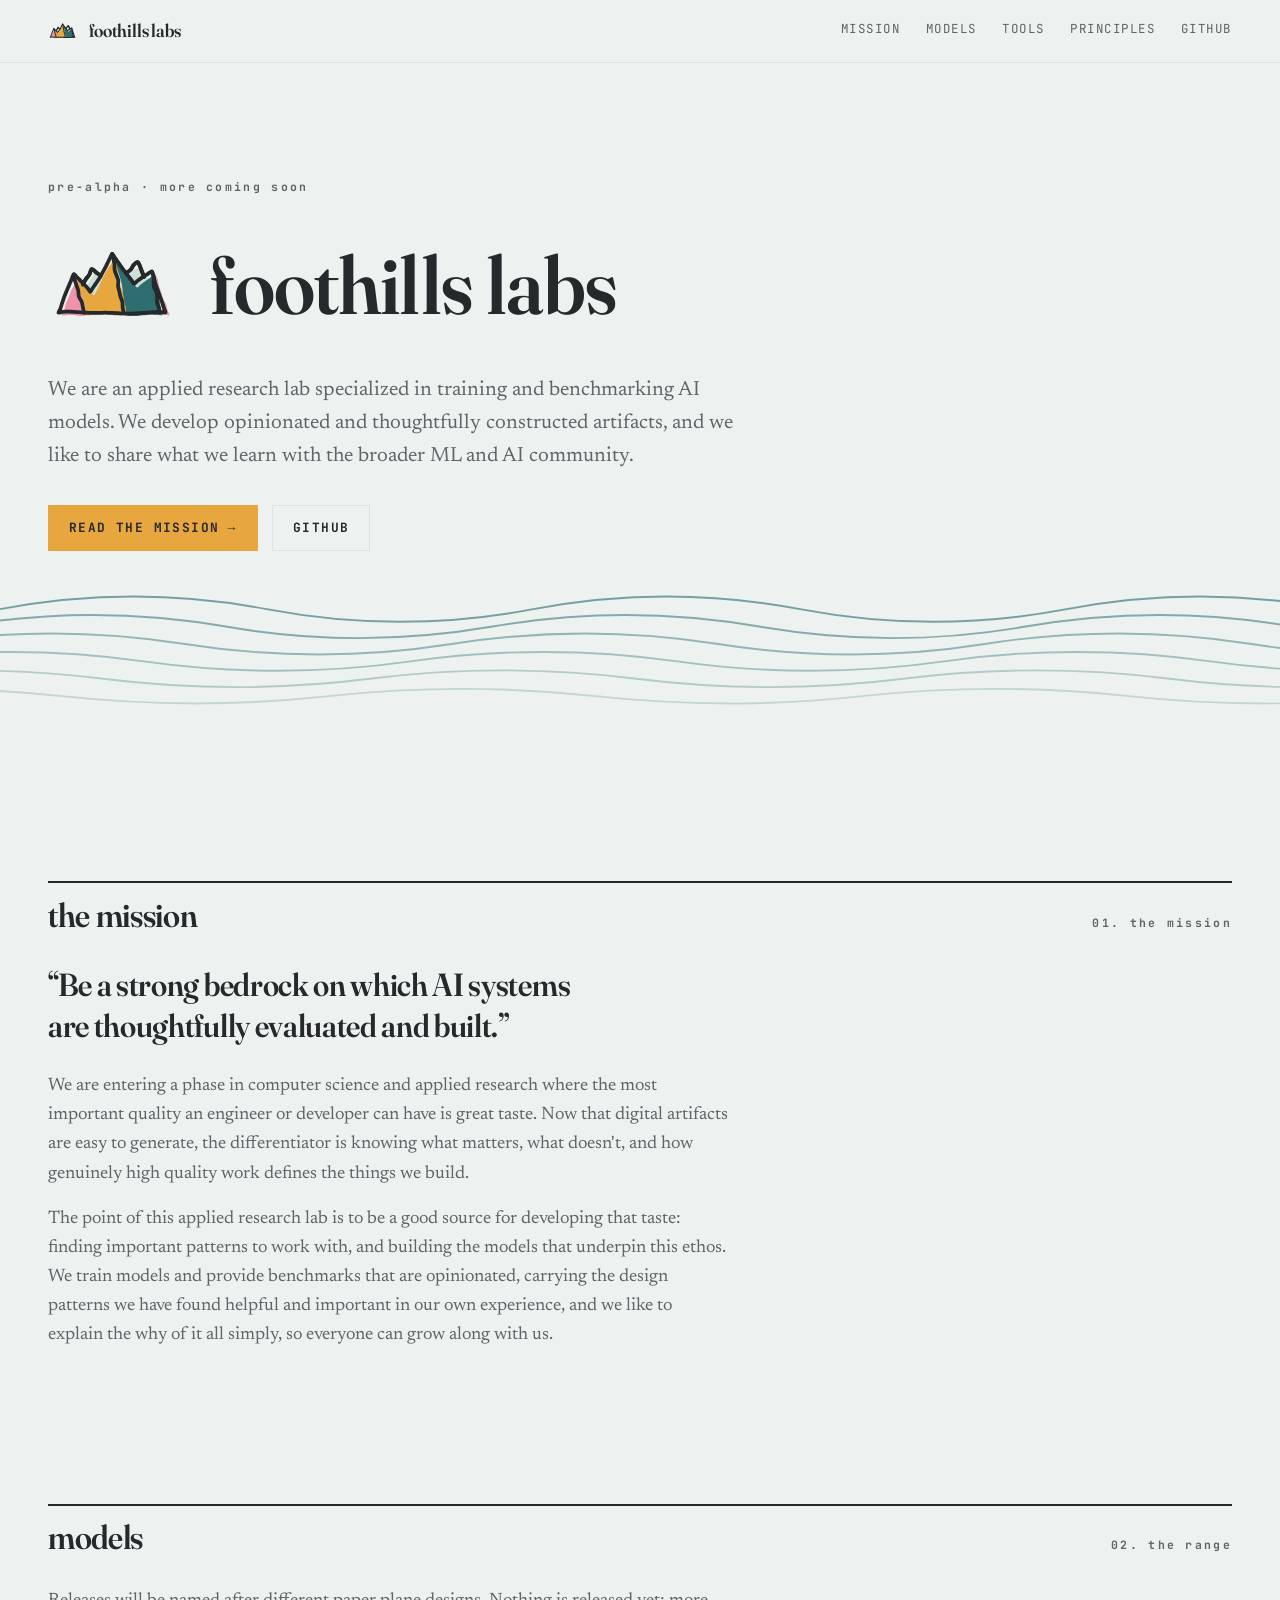
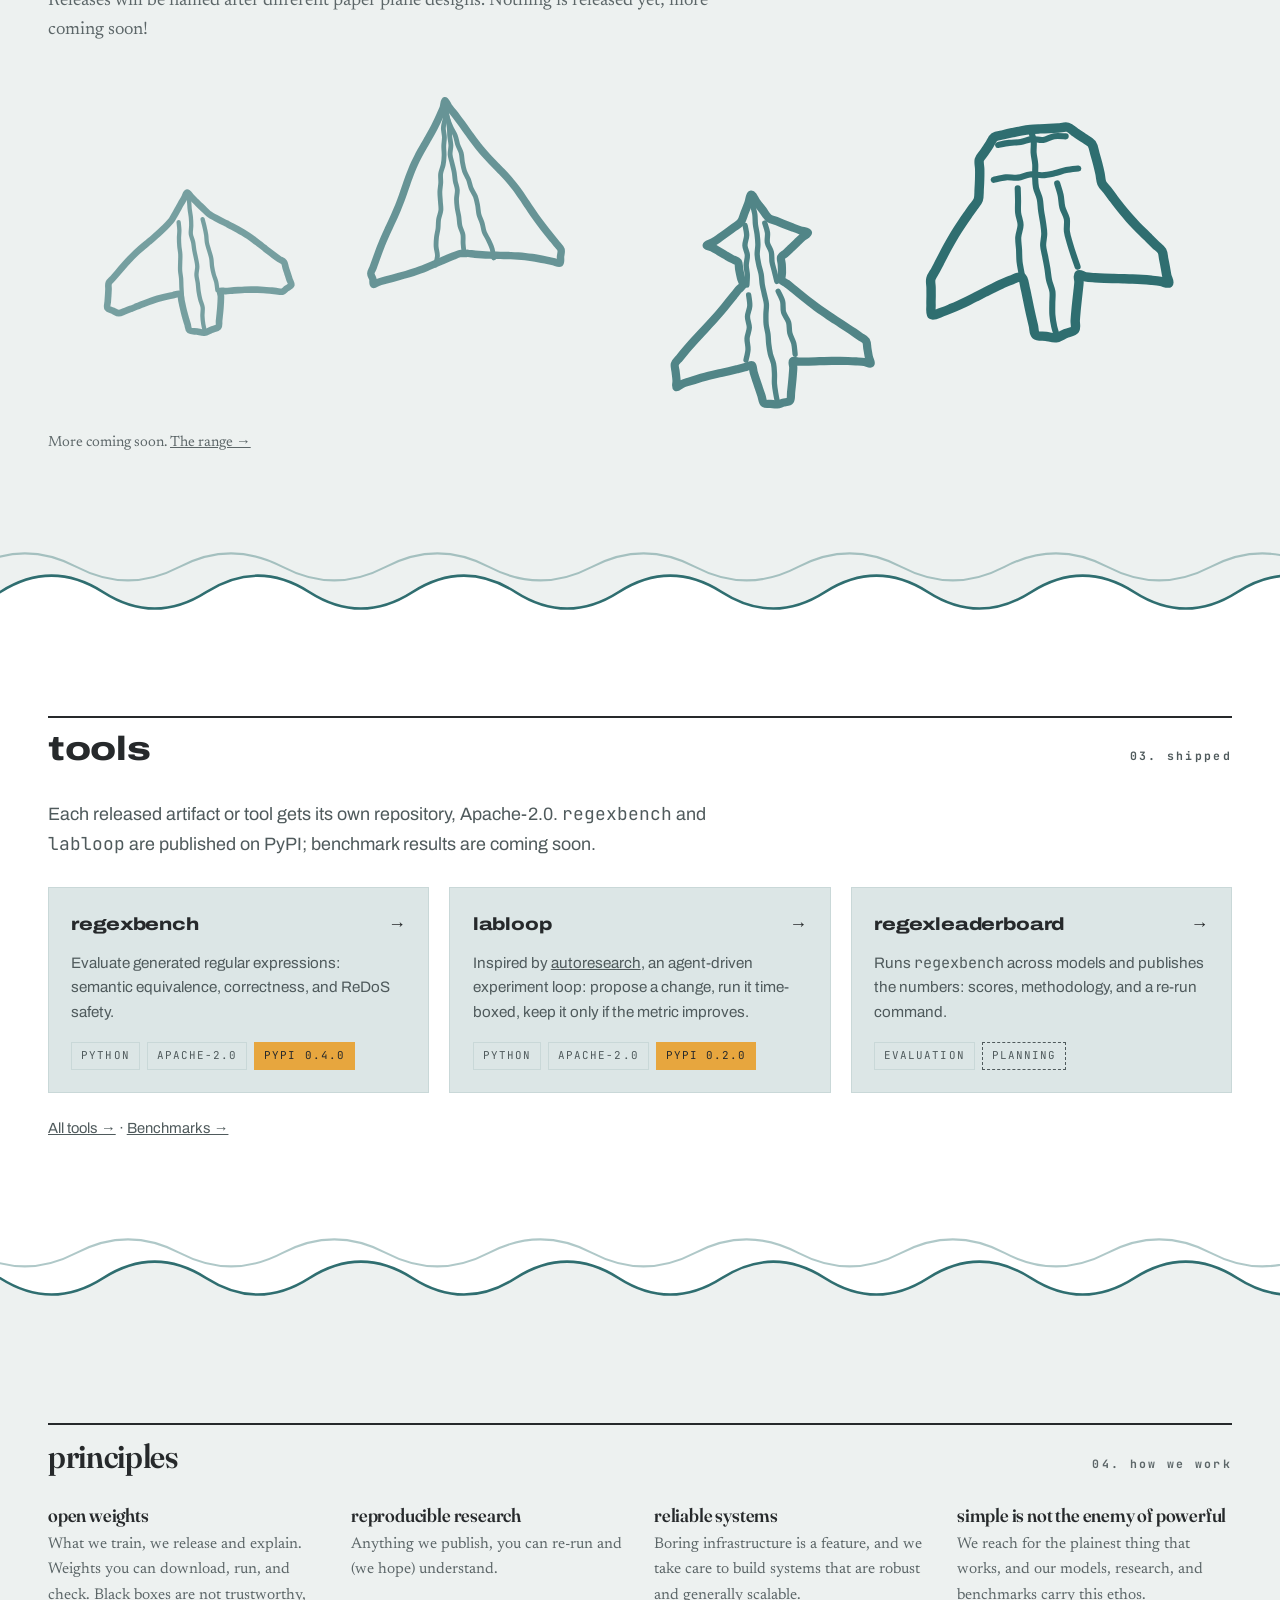
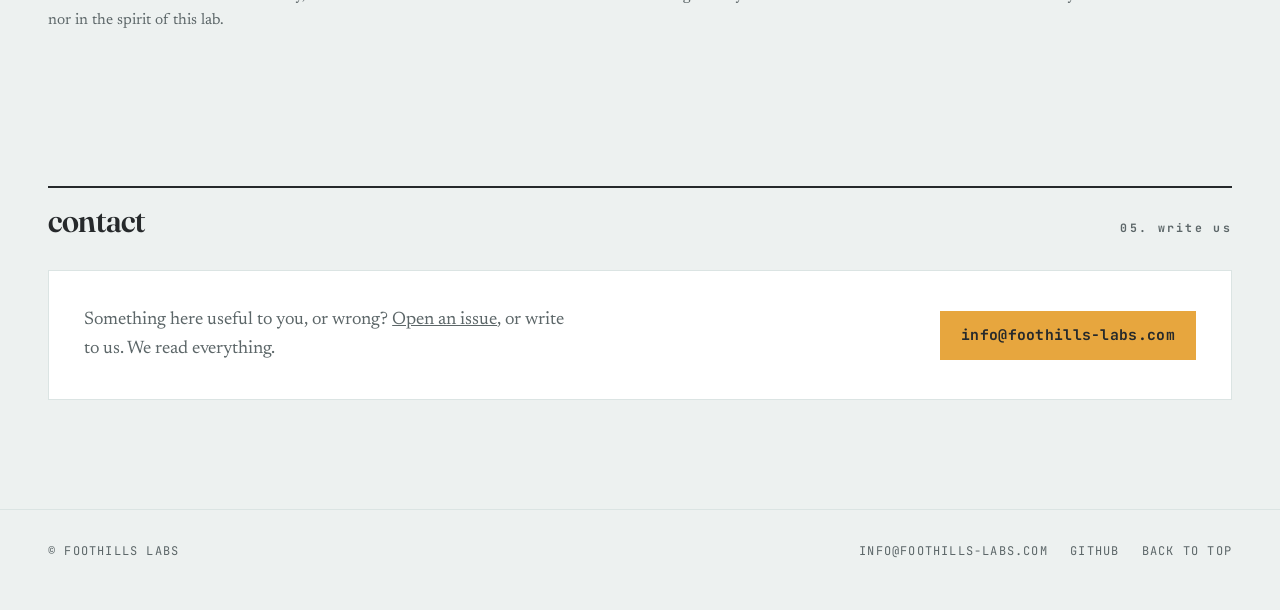
==== index.html @ 377a6e78 "Align the site's facts with reality regexbench shipped 0.4.0; the cards on the home and tools pages " ====
<!DOCTYPE html>
<html lang="en">
  <head>
    <meta charset="utf-8" />
    <meta name="viewport" content="width=device-width, initial-scale=1" />
    <title>Foothills Labs</title>
    <meta
      name="description"
      content="Foothills Labs is an applied research lab. We focus on simple tools for AI and ML workflows, research on best practices and the cutting edge, and training novel and thoughtfully constructed models."
    />
    <link rel="canonical" href="https://foothills-labs.com/" />

    <meta property="og:type" content="website" />
    <meta property="og:site_name" content="Foothills Labs" />
    <meta property="og:title" content="Foothills Labs" />
    <meta
      property="og:description"
      content="A (small) foundation lab. Tools, research, benchmarks and models!"
    />
    <meta property="og:url" content="https://foothills-labs.com/" />
    <meta property="og:image" content="https://foothills-labs.com/assets/brand/og.png" />
    <meta property="og:image:width" content="1200" />
    <meta property="og:image:height" content="630" />
    <meta name="twitter:card" content="summary_large_image" />
    <meta name="twitter:image" content="https://foothills-labs.com/assets/brand/og.png" />

    <meta name="theme-color" content="#1e3c40" />

    <link rel="icon" href="assets/favicon.svg" type="image/svg+xml" />
    <link rel="apple-touch-icon" href="assets/brand/apple-touch-icon-180.png" />

    <link rel="preload" as="font" type="font/woff2"
          href="assets/fonts/fraunces.woff2" crossorigin />
    <link rel="preload" as="font" type="font/woff2"
          href="assets/fonts/newsreader.woff2" crossorigin />

    <link rel="stylesheet" href="assets/tokens.css" />
    <link rel="stylesheet" href="assets/style.css" />
  </head>
  <body>
    <a class="skip-link" href="#main">Skip to content</a>

    <header class="site-header">
      <div class="wrap">
        <a class="brand" href="/">
          <span class="brand-mark" aria-hidden="true"></span>
          Foothills Labs
        </a>
        <nav class="site-nav" aria-label="Primary">
          <a href="#mission">Mission</a>
          <a href="#models">Models</a>
          <a href="#tools">Tools</a>
          <a href="#principles">Principles</a>
          <a href="https://github.com/foothills-labs">GitHub</a>
        </nav>
      </div>
    </header>

    <main id="main">
      <section class="hero">
        <div class="wrap hero-inner">
          <p class="eyebrow">pre-alpha &middot; more coming soon</p>
          <div class="hero-lockup">
            <span class="hero-mark" aria-hidden="true"></span>
            <h1>Foothills Labs</h1>
          </div>
          <p class="lede">
            We are an applied research lab specialized in training and
            benchmarking AI models. We develop opinionated and thoughtfully
            constructed artifacts, and we like to share what we learn with the
            broader ML and AI community.
          </p>
          <div class="cta-row">
            <a class="btn btn-primary" href="#mission">
              Read the mission <span class="arrow" aria-hidden="true">&rarr;</span>
            </a>
            <a class="btn btn-ghost" href="https://github.com/foothills-labs">
              GitHub
            </a>
          </div>
        </div>
        <svg class="waves" viewBox="0 0 1440 178" preserveAspectRatio="none" aria-hidden="true"><g fill="none" stroke="currentColor" stroke-width="2.4" stroke-linecap="round"><path d="M-0.0 28.00c100.0 -21.33 200.0 -21.33 300.0 0c100.0 21.33 200.0 21.33 300.0 0c100.0 -21.33 200.0 -21.33 300.0 0c100.0 21.33 200.0 21.33 300.0 0c100.0 -21.33 200.0 -21.33 300.0 0c100.0 21.33 200.0 21.33 300.0 0" opacity="1.00"/><path d="M-46.0 50.00c100.0 -19.52 200.0 -19.52 300.0 0c100.0 19.52 200.0 19.52 300.0 0c100.0 -19.52 200.0 -19.52 300.0 0c100.0 19.52 200.0 19.52 300.0 0c100.0 -19.52 200.0 -19.52 300.0 0c100.0 19.52 200.0 19.52 300.0 0" opacity="0.87"/><path d="M-92.0 72.00c100.0 -17.71 200.0 -17.71 300.0 0c100.0 17.71 200.0 17.71 300.0 0c100.0 -17.71 200.0 -17.71 300.0 0c100.0 17.71 200.0 17.71 300.0 0c100.0 -17.71 200.0 -17.71 300.0 0c100.0 17.71 200.0 17.71 300.0 0c100.0 -17.71 200.0 -17.71 300.0 0" opacity="0.74"/><path d="M-138.0 94.00c100.0 -15.89 200.0 -15.89 300.0 0c100.0 15.89 200.0 15.89 300.0 0c100.0 -15.89 200.0 -15.89 300.0 0c100.0 15.89 200.0 15.89 300.0 0c100.0 -15.89 200.0 -15.89 300.0 0c100.0 15.89 200.0 15.89 300.0 0c100.0 -15.89 200.0 -15.89 300.0 0" opacity="0.61"/><path d="M-184.0 116.00c100.0 -14.08 200.0 -14.08 300.0 0c100.0 14.08 200.0 14.08 300.0 0c100.0 -14.08 200.0 -14.08 300.0 0c100.0 14.08 200.0 14.08 300.0 0c100.0 -14.08 200.0 -14.08 300.0 0c100.0 14.08 200.0 14.08 300.0 0c100.0 -14.08 200.0 -14.08 300.0 0" opacity="0.48"/><path d="M-230.0 138.00c100.0 -12.27 200.0 -12.27 300.0 0c100.0 12.27 200.0 12.27 300.0 0c100.0 -12.27 200.0 -12.27 300.0 0c100.0 12.27 200.0 12.27 300.0 0c100.0 -12.27 200.0 -12.27 300.0 0c100.0 12.27 200.0 12.27 300.0 0c100.0 -12.27 200.0 -12.27 300.0 0" opacity="0.35"/></g></svg>
      </section>

      <div class="wrap">
        <section class="section" id="mission">
          <div class="section-head">
            <h2>The mission</h2>
            <p class="eyebrow">01. the mission</p>
          </div>
          <p class="mission-statement">
            &ldquo;Be a strong bedrock on which AI systems are thoughtfully
            evaluated and built.&rdquo;
          </p>
          <div class="mission-body">
            <p>
              We are entering a phase in computer science and applied research
              where the most important quality an engineer or developer can
              have is great taste. Now that digital artifacts are easy to
              generate, the differentiator is knowing what matters, what
              doesn't, and how genuinely high quality work defines the things
              we build.
            </p>
            <p>
              The point of this applied research lab is to be a good source
              for developing that taste: finding important patterns to work
              with, and building the models that underpin this ethos. We train
              models and provide benchmarks that are opinionated, carrying the
              design patterns we have found helpful and important in our own
              experience, and we like to explain the why of it all simply, so
              everyone can grow along with us.
            </p>
          </div>
        </section>

        <section class="section" id="models">
          <div class="section-head">
            <h2>Models</h2>
            <p class="eyebrow">02. the range</p>
          </div>
          <p class="section-intro">
            Releases will be named after different paper plane designs.
            Nothing is released yet; more coming soon!
          </p>
          <div class="range" role="img"
               aria-label="Four plane glyphs, one per planned model">
            <span class="peak" style="--g: url(/assets/brand/marks/plane-glider-mono.svg); left: 4%; top: 30%; width: 17%; opacity: 0.62"></span>
            <span class="peak" style="--g: url(/assets/brand/marks/plane-delta-mono.svg); left: 25%; top: 8%; width: 19%; opacity: 0.7"></span>
            <span class="peak" style="--g: url(/assets/brand/marks/plane-canard-mono.svg); left: 50%; top: 34%; width: 21%; opacity: 0.82"></span>
            <span class="peak" style="--g: url(/assets/brand/marks/plane-hammer-mono.svg); left: 72%; top: 10%; width: 24%; opacity: 1"></span>
          </div>
          <p class="note">More coming soon. <a href="/models/">The range &rarr;</a></p>
        </section>
      </div>

      <div class="seam-wrap seam-down"><svg class="seam" viewBox="0 0 1440 132" preserveAspectRatio="none" aria-hidden="true"><path class="wave-ground" fill="currentColor" stroke="none" d="M-0.0 62.00c38.7 -22.67 77.3 -22.67 116.0 0c38.7 22.67 77.3 22.67 116.0 0c38.7 -22.67 77.3 -22.67 116.0 0c38.7 22.67 77.3 22.67 116.0 0c38.7 -22.67 77.3 -22.67 116.0 0c38.7 22.67 77.3 22.67 116.0 0c38.7 -22.67 77.3 -22.67 116.0 0c38.7 22.67 77.3 22.67 116.0 0c38.7 -22.67 77.3 -22.67 116.0 0c38.7 22.67 77.3 22.67 116.0 0c38.7 -22.67 77.3 -22.67 116.0 0c38.7 22.67 77.3 22.67 116.0 0c38.7 -22.67 77.3 -22.67 116.0 0c38.7 22.67 77.3 22.67 116.0 0V132H-40Z"/><g fill="none" stroke-linecap="round"><path class="wave-echo" stroke-width="2.2" d="M-30.0 36.00c38.7 -18.59 77.3 -18.59 116.0 0c38.7 18.59 77.3 18.59 116.0 0c38.7 -18.59 77.3 -18.59 116.0 0c38.7 18.59 77.3 18.59 116.0 0c38.7 -18.59 77.3 -18.59 116.0 0c38.7 18.59 77.3 18.59 116.0 0c38.7 -18.59 77.3 -18.59 116.0 0c38.7 18.59 77.3 18.59 116.0 0c38.7 -18.59 77.3 -18.59 116.0 0c38.7 18.59 77.3 18.59 116.0 0c38.7 -18.59 77.3 -18.59 116.0 0c38.7 18.59 77.3 18.59 116.0 0c38.7 -18.59 77.3 -18.59 116.0 0c38.7 18.59 77.3 18.59 116.0 0"/><path class="wave-crest" stroke-width="2.6" d="M-0.0 62.00c38.7 -22.67 77.3 -22.67 116.0 0c38.7 22.67 77.3 22.67 116.0 0c38.7 -22.67 77.3 -22.67 116.0 0c38.7 22.67 77.3 22.67 116.0 0c38.7 -22.67 77.3 -22.67 116.0 0c38.7 22.67 77.3 22.67 116.0 0c38.7 -22.67 77.3 -22.67 116.0 0c38.7 22.67 77.3 22.67 116.0 0c38.7 -22.67 77.3 -22.67 116.0 0c38.7 22.67 77.3 22.67 116.0 0c38.7 -22.67 77.3 -22.67 116.0 0c38.7 22.67 77.3 22.67 116.0 0c38.7 -22.67 77.3 -22.67 116.0 0c38.7 22.67 77.3 22.67 116.0 0"/></g></svg></div>

      <div class="band" data-scheme="notepad">
        <div class="wrap">
          <section class="section" id="tools">
            <div class="section-head">
              <h2>Tools</h2>
              <p class="eyebrow">03. shipped</p>
            </div>
            <p class="section-intro" style="margin-bottom: 1.75rem">
              Each released artifact or tool gets its own repository,
              Apache-2.0. <code>regexbench</code> and <code>labloop</code> are
              published on PyPI; benchmark results are coming soon.
            </p>

            <div class="project-grid">
              <div class="card">
                <div class="card-title">
                  <h3><a href="https://github.com/foothills-labs/regexbench">regexbench</a></h3>
                  <span class="arrow" aria-hidden="true">&rarr;</span>
                </div>
                <p>
                  Evaluate generated regular expressions: semantic equivalence,
                  correctness, and ReDoS safety.
                </p>
                <div class="tags">
                  <span class="tag">python</span>
                  <span class="tag">apache-2.0</span>
                  <span class="tag" data-state="live">pypi 0.4.0</span>
                </div>
              </div>

              <div class="card">
                <div class="card-title">
                  <h3><a href="https://github.com/foothills-labs/labloop">labloop</a></h3>
                  <span class="arrow" aria-hidden="true">&rarr;</span>
                </div>
                <p>
                  Inspired by
                  <a href="https://github.com/karpathy/autoresearch">autoresearch</a>,
                  an agent-driven experiment loop: propose a change, run it
                  time-boxed, keep it only if the metric improves.
                </p>
                <div class="tags">
                  <span class="tag">python</span>
                  <span class="tag">apache-2.0</span>
                  <span class="tag" data-state="live">pypi 0.2.0</span>
                </div>
              </div>

              <div class="card">
                <div class="card-title">
                  <h3><a href="https://github.com/foothills-labs/regexleaderboard">regexleaderboard</a></h3>
                  <span class="arrow" aria-hidden="true">&rarr;</span>
                </div>
                <p>
                  Runs <code>regexbench</code> across models and publishes the
                  numbers: scores, methodology, and a re-run command.
                </p>
                <div class="tags">
                  <span class="tag">evaluation</span>
                  <span class="tag" data-state="wip">planning</span>
                </div>
              </div>
            </div>

            <p class="note"><a href="/tools/">All tools &rarr;</a> &middot;
              <a href="/benchmarks/">Benchmarks &rarr;</a></p>
          </section>
        </div>
      </div>

      <div class="seam-wrap seam-up"><svg class="seam" viewBox="0 0 1440 132" preserveAspectRatio="none" aria-hidden="true"><path class="wave-ground" fill="currentColor" stroke="none" d="M-116.0 62.00c38.7 -22.67 77.3 -22.67 116.0 0c38.7 22.67 77.3 22.67 116.0 0c38.7 -22.67 77.3 -22.67 116.0 0c38.7 22.67 77.3 22.67 116.0 0c38.7 -22.67 77.3 -22.67 116.0 0c38.7 22.67 77.3 22.67 116.0 0c38.7 -22.67 77.3 -22.67 116.0 0c38.7 22.67 77.3 22.67 116.0 0c38.7 -22.67 77.3 -22.67 116.0 0c38.7 22.67 77.3 22.67 116.0 0c38.7 -22.67 77.3 -22.67 116.0 0c38.7 22.67 77.3 22.67 116.0 0c38.7 -22.67 77.3 -22.67 116.0 0c38.7 22.67 77.3 22.67 116.0 0c38.7 -22.67 77.3 -22.67 116.0 0V132H-156Z"/><g fill="none" stroke-linecap="round"><path class="wave-echo" stroke-width="2.2" d="M-146.0 36.00c38.7 -18.59 77.3 -18.59 116.0 0c38.7 18.59 77.3 18.59 116.0 0c38.7 -18.59 77.3 -18.59 116.0 0c38.7 18.59 77.3 18.59 116.0 0c38.7 -18.59 77.3 -18.59 116.0 0c38.7 18.59 77.3 18.59 116.0 0c38.7 -18.59 77.3 -18.59 116.0 0c38.7 18.59 77.3 18.59 116.0 0c38.7 -18.59 77.3 -18.59 116.0 0c38.7 18.59 77.3 18.59 116.0 0c38.7 -18.59 77.3 -18.59 116.0 0c38.7 18.59 77.3 18.59 116.0 0c38.7 -18.59 77.3 -18.59 116.0 0c38.7 18.59 77.3 18.59 116.0 0c38.7 -18.59 77.3 -18.59 116.0 0"/><path class="wave-crest" stroke-width="2.6" d="M-116.0 62.00c38.7 -22.67 77.3 -22.67 116.0 0c38.7 22.67 77.3 22.67 116.0 0c38.7 -22.67 77.3 -22.67 116.0 0c38.7 22.67 77.3 22.67 116.0 0c38.7 -22.67 77.3 -22.67 116.0 0c38.7 22.67 77.3 22.67 116.0 0c38.7 -22.67 77.3 -22.67 116.0 0c38.7 22.67 77.3 22.67 116.0 0c38.7 -22.67 77.3 -22.67 116.0 0c38.7 22.67 77.3 22.67 116.0 0c38.7 -22.67 77.3 -22.67 116.0 0c38.7 22.67 77.3 22.67 116.0 0c38.7 -22.67 77.3 -22.67 116.0 0c38.7 22.67 77.3 22.67 116.0 0c38.7 -22.67 77.3 -22.67 116.0 0"/></g></svg></div>

      <div class="wrap">
        <section class="section" id="principles">
          <div class="section-head">
            <h2>Principles</h2>
            <p class="eyebrow">04. how we work</p>
          </div>

          <div class="focus-grid">
            <div class="focus">
              <h3>Open weights</h3>
              <p>
                What we train, we release and explain. Weights you can
                download, run, and check. Black boxes are not trustworthy,
                nor in the spirit of this lab.
              </p>
            </div>
            <div class="focus">
              <h3>Reproducible research</h3>
              <p>
                Anything we publish, you can re-run and (we hope) understand.
              </p>
            </div>
            <div class="focus">
              <h3>Reliable systems</h3>
              <p>
                Boring infrastructure is a feature, and we take care to build
                systems that are robust and generally scalable.
              </p>
            </div>
            <div class="focus">
              <h3>Simple is not the enemy of powerful</h3>
              <p>
                We reach for the plainest thing that works, and our models,
                research, and benchmarks carry this ethos.
              </p>
            </div>
          </div>
        </section>

        <section class="section" id="contact">
          <div class="section-head">
            <h2>Contact</h2>
            <p class="eyebrow">05. write us</p>
          </div>
          <div class="contact-card">
            <p>
              Something here useful to you, or wrong?
              <a href="https://github.com/foothills-labs">Open an issue</a>,
              or write to us. We read everything.
            </p>
            <a class="btn btn-primary btn-mail"
               href="mailto:info@foothills-labs.com">info@foothills-labs.com</a>
          </div>
        </section>
      </div>
    </main>

    <footer class="site-footer">
      <div class="wrap">
        <span>&copy; Foothills Labs</span>
        <div class="footer-links">
          <a href="mailto:info@foothills-labs.com">info@foothills-labs.com</a>
          <a href="https://github.com/foothills-labs">GitHub</a>
          <a href="#main">Back to top</a>
        </div>
      </div>
    </footer>
  </body>
</html>
---- assets/tokens.css ----
/* Foothills Labs — design tokens
 *
 * Generated companion: tokens.json. Rules and reasoning live in
 * docs/brand.md. Change them there first, then here, then regenerate the JSON
 * with `python3 build.py`.
 *
 * Two decisions shape this file.
 *
 * 1. FOUR SCHEMES, PAIRED BY AREA. Twilight/Cel carry the lab and the models;
 *    Blueprint/Notepad carry benchmarks and tools. A reader can tell which
 *    half of the lab they are in before reading a word.
 *
 * 2. TWO TYPE SYSTEMS. Warm serif for the lab and the models, grotesque and
 *    mono for benchmarks and tools. JetBrains Mono is shared by both, which is
 *    what keeps them one brand rather than two.
 *
 * Apply a scheme with data-scheme on any element; nest freely.
 *   <html data-scheme="twilight">    lab, models        (dark)
 *   <html data-scheme="cel">         lab, models        (light)
 *   <html data-scheme="blueprint">   benchmarks, tools  (dark)
 *   <html data-scheme="notepad">     benchmarks, tools  (light)
 */

:root {
  /* --- palette: chalk --------------------------------------------------- */

  /* Descended from the founder's pastel card, with two deliberate moves away
   * from Anthropic's identity (warm cream ground + terracotta accent):
   * the paper is COOL (chalk is b* 0.0; the warm cream it replaced was +4.8
   * against their +4.1 — indistinguishable), and the warm accent is ROSE,
   * not coral. Butterscotch, duck egg and smoke came through unchanged. */

  /* Butterscotch. The one hot colour, and a fill rather than an ink: it
   * holds dark text but must never set text itself — 1.86:1 on chalk. It is
   * the fill inside every glyph outline and the accent of both dark
   * schemes. */
  --fh-butterscotch: #e7a63e;

  /* Text placed ON a butterscotch fill: 6.92:1. This token is what makes
   * "butterscotch is a fill, not an ink" mechanical rather than a thing to
   * remember.
   *
   * The butterscotch FILL is the standing exception to "one accent per
   * scheme": buttons, pills and live tags stay butterscotch in every scheme,
   * including Cel and Notepad, whose accent ink is emerald. One accent means
   * one accent INK — the fill is a brand constant, one of the three
   * through-lines (outline, fill, mono) that keep four schemes one brand. */
  --fh-on-butterscotch: #26292b;

  /* Rose is the same trap (1.97:1 on chalk) and gets the same railing:
   * a fill and a panel ground, never an ink. */
  --fh-rose: #ee93a9;
  --fh-on-rose: #26292b;

  --fh-sumi: #26292b;        /* cool near-black; every outline is drawn in it */
  --fh-chalk: #edf1f0;       /* cool paper white — the light ground */
  --fh-white: #ffffff;
  --fh-mist: #dce6e6;        /* raised cool surface */
  --fh-duckegg: #cbdfd4;     /* pale green; second series on dark */
  --fh-smoke: #9dacba;       /* recessive detail and rules; never body text */
  --fh-emerald: #2f6e70;     /* accent ink on light; panel ground on dark */
  --fh-plum: #8e4763;        /* derived: rose fired dark; series on light */
  --fh-night: #1e3c40;       /* derived: deep water; primary dark ground */
  --fh-slate: #23464a;       /* raised surface on night */
  --fh-print: #2e3a42;       /* derived: smoked slate; dark tools ground */
  --fh-drafting: #38444c;    /* raised surface on print */

  /* --- type ------------------------------------------------------------- */

  /* Warm system — the lab and the models. Fraunces is built on deliberate
   * irregularity, which is the same argument the drawings make. */
  --fh-font-display: "Fraunces", Georgia, "Times New Roman", serif;
  --fh-font-body: "Newsreader", Georgia, "Times New Roman", serif;

  /* Technical system — benchmarks and tools. */
  --fh-font-sans: "Archivo", "Helvetica Neue", Arial, sans-serif;

  /* Shared by both. The through-line. */
  --fh-font-mono: "JetBrains Mono", ui-monospace, "SF Mono", Menlo, monospace;

  --fh-tracking-label: 0.2em;
  --fh-tracking-display: -0.01em;

  --fh-step-0: 1rem;
  --fh-step-1: 1.125rem;
  --fh-step-2: 1.35rem;
  --fh-step-3: 1.7rem;
  --fh-step-4: 2.2rem;
  --fh-step-5: 3rem;
  --fh-step-6: 4.4rem;

  --fh-measure: 68ch;
}

/* --- schemes ------------------------------------------------------------- */
/* Every pairing below clears WCAG AA for body text — including the accent on
 * a raised surface, which the previous palette did not. Series colours clear
 * AA large. Ratios are in tokens.json, generated rather than asserted, and
 * build.py fails loudly if any sanctioned pairing slips. */

/* Twilight — primary dark. The lab and the models. Deep water: night ground,
 * slate tiles, and the colour arriving through PANELS — emerald and rose
 * grounds, butterscotch fills, rose and duck-egg series — rather than
 * through the base ground. Dark pages are not monotone; they are dark paper
 * that pastel things sit on. */
[data-scheme="twilight"] {
  --fh-bg: var(--fh-night);
  --fh-surface: var(--fh-slate);
  --fh-text: var(--fh-chalk);
  --fh-text-muted: #a7c4c2;
  --fh-rule: #33585c;
  --fh-accent: var(--fh-butterscotch);
  --fh-accent-on: var(--fh-sumi);
  --fh-series-1: var(--fh-rose);
  --fh-series-2: var(--fh-duckegg);
  --fh-typeset: warm;
}

/* Cel — primary light. Cool paper, sumi ink, white surfaces, one emerald
 * accent. */
[data-scheme="cel"] {
  --fh-bg: var(--fh-chalk);
  --fh-surface: var(--fh-white);
  --fh-text: var(--fh-sumi);
  --fh-text-muted: #5c6668;
  --fh-rule: #dbe4e3;
  --fh-accent: var(--fh-emerald);
  --fh-accent-on: var(--fh-white);
  --fh-series-1: var(--fh-emerald);
  --fh-series-2: var(--fh-plum);
  --fh-typeset: warm;
}

/* Blueprint — secondary dark. Benchmarks and tools, on smoked slate. */
[data-scheme="blueprint"] {
  --fh-bg: var(--fh-print);
  --fh-surface: var(--fh-drafting);
  --fh-text: var(--fh-white);
  --fh-text-muted: #aebcc6;
  --fh-rule: #46525b;
  --fh-accent: var(--fh-butterscotch);
  --fh-accent-on: var(--fh-sumi);
  --fh-series-1: var(--fh-duckegg);
  --fh-series-2: var(--fh-rose);
  --fh-typeset: technical;
}

/* Notepad — secondary light. White page, mist tiles, emerald accent.
 * For anything read at length. */
[data-scheme="notepad"] {
  --fh-bg: var(--fh-white);
  --fh-surface: var(--fh-mist);
  --fh-text: var(--fh-sumi);
  --fh-text-muted: #4f5a5c;
  --fh-rule: #c9d8d8;
  --fh-accent: var(--fh-emerald);
  --fh-accent-on: var(--fh-white);
  --fh-series-1: var(--fh-emerald);
  --fh-series-2: var(--fh-plum);
  --fh-typeset: technical;
}

/* Default, when nothing declares a scheme: the lab pair, following the OS. */
:root { --fh-bg: #1e3c40; --fh-surface: #23464a; --fh-text: #edf1f0;
        --fh-text-muted: #a7c4c2; --fh-rule: #33585c;
        --fh-accent: var(--fh-butterscotch); --fh-accent-on: var(--fh-sumi);
        --fh-series-1: var(--fh-rose); --fh-series-2: var(--fh-duckegg); }

@media (prefers-color-scheme: light) {
  :root:not([data-scheme]) {
    --fh-bg: var(--fh-chalk); --fh-surface: var(--fh-white);
    --fh-text: var(--fh-sumi); --fh-text-muted: #5c6668; --fh-rule: #dbe4e3;
    --fh-accent: var(--fh-emerald); --fh-accent-on: var(--fh-white);
    --fh-series-1: var(--fh-emerald); --fh-series-2: var(--fh-plum);
  }
}

/* --- roles --------------------------------------------------------------- */

/* Any element carrying a scheme paints its own ground, so a scheme can be
 * applied to <html> or to a single <section> and behave the same either way. */
body,
[data-scheme] {
  background: var(--fh-bg);
  color: var(--fh-text);
}

/* Warm typeset — the lab and the models. */
[data-scheme="twilight"], [data-scheme="cel"], :root:not([data-scheme]) {
  --fh-face-display: var(--fh-font-display);
  --fh-face-body: var(--fh-font-body);
  --fh-display-settings: "opsz" 96, "SOFT" 24, "WONK" 1;
  --fh-display-weight: 600;
  --fh-body-weight: 400;
}

/* Technical typeset — benchmarks and tools. */
[data-scheme="blueprint"], [data-scheme="notepad"] {
  --fh-face-display: var(--fh-font-sans);
  --fh-face-body: var(--fh-font-sans);
  --fh-display-settings: "wght" 800, "wdth" 125;
  --fh-display-weight: 800;
  --fh-body-weight: 400;
}

/* Display is LOWERCASE in both typesets — headlines, the lab name, section
 * titles. Professional, with an air of levity; the transform makes it
 * mechanical rather than a thing to remember. Proper nouns inside running
 * body text keep their capitals — the transform applies to display roles
 * only. */
.fh-display {
  font-family: var(--fh-face-display);
  font-variation-settings: var(--fh-display-settings);
  font-weight: var(--fh-display-weight);
  letter-spacing: var(--fh-tracking-display);
  line-height: 1.02;
  text-transform: lowercase;
  text-wrap: balance;
}

.fh-body {
  font-family: var(--fh-face-body);
  font-weight: var(--fh-body-weight);
  line-height: 1.6;
  max-width: var(--fh-measure);
}

/* Figures are mono and tabular in BOTH systems. A flight time and an eval
 * score are the same kind of fact and must look like it. */
.fh-data {
  font-family: var(--fh-font-mono);
  font-variant-numeric: tabular-nums;
}

/* The ONLY role that is uppercase. Display roles are lowercase — uppercase is
 * what marks a label as a label, and it never touches identifiers:
 * `regexbench` is a package name and REGEXBENCH is a different string. */
.fh-label {
  font-family: var(--fh-font-mono);
  font-weight: 700;
  text-transform: uppercase;
  letter-spacing: var(--fh-tracking-label);
  color: var(--fh-text-muted);
}

:focus-visible { outline: 2px solid var(--fh-accent); outline-offset: 2px; }
---- assets/style.css ----
/* Foothills Labs — site styles
 *
 * The palette, the four schemes and the two type systems come from
 * assets/tokens.css, which is a copy of assets/tokens/tokens.css in the
 * foundation_lab repo. Do not edit the tokens here — change them there and
 * copy the file across, so the site and the brand guide cannot drift.
 *
 * Rules: https://github.com/foothills-labs/foundation_lab/blob/main/docs/brand.md
 *
 * Scheme use on this site:
 *   twilight / cel   the lab and the models  — default, /models/
 *   notepad           tools                   — the #tools band, /tools/
 *   blueprint         benchmarks              — /benchmarks/
 */

/* --- faces --------------------------------------------------------------- */
/* Self-hosted. No external requests, by design. */

@font-face {
  font-family: "Fraunces";
  src: url("fonts/fraunces.woff2") format("woff2-variations");
  font-weight: 100 900;
  font-display: swap;
}
@font-face {
  font-family: "Newsreader";
  src: url("fonts/newsreader.woff2") format("woff2-variations");
  font-weight: 200 800;
  font-display: swap;
}
@font-face {
  font-family: "Archivo";
  src: url("fonts/archivo.woff2") format("woff2-variations");
  font-weight: 100 900;
  font-stretch: 62% 125%;
  font-display: swap;
}
@font-face {
  font-family: "JetBrains Mono";
  src: url("fonts/jetbrains-mono-400.woff2") format("woff2");
  font-weight: 400;
  font-display: swap;
}
@font-face {
  font-family: "JetBrains Mono";
  src: url("fonts/jetbrains-mono-700.woff2") format("woff2");
  font-weight: 700;
  font-display: swap;
}

/* --- base ---------------------------------------------------------------- */

*,
*::before,
*::after { box-sizing: border-box; }

html { -webkit-text-size-adjust: 100%; }

body,
[data-scheme] {
  /* --fh-face-body follows the scheme's typeset: Newsreader in the warm half,
     Archivo in the technical half. Using --fh-font-body here instead would
     pin every scheme to the serif. */
  font-family: var(--fh-face-body);
}

body {
  margin: 0;
  font-size: 18px;
  line-height: 1.62;
  -webkit-font-smoothing: antialiased;
}

.wrap {
  width: min(100% - 2.5rem, 74rem);
  margin-inline: auto;
}

a { color: inherit; }

:focus-visible {
  outline: 2px solid var(--fh-accent);
  outline-offset: 3px;
}

.skip-link {
  position: absolute;
  left: -9999px;
  background: var(--fh-accent);
  color: var(--fh-accent-on);
  padding: 0.6rem 1rem;
  font-family: var(--fh-font-mono);
  font-size: 0.8rem;
}
.skip-link:focus { left: 1rem; top: 1rem; z-index: 10; }

/* --- type roles ---------------------------------------------------------- */

/* CASE. One rule, both typesets, no exceptions:
 *
 *   headings are sentence case      — warm and technical alike
 *   uppercase belongs to mono only  — eyebrows, nav, buttons, tags, pills,
 *                                     column heads
 *
 * Uppercase is what marks a label as a label. Spending it on headings too
 * would leave the two roles looking the same, and it would wreck the package
 * names in the Code band — regexbench and labloop are identifiers, and
 * REGEXBENCH is a different string.
 *
 * Display roles are LOWERCASE (2026-08, brand.md § Typography): headlines,
 * the lab name, section titles. Professional with an air of levity, and a
 * property of the role rather than something to remember per heading. */
h1, h2, h3 {
  font-family: var(--fh-face-display);
  font-variation-settings: var(--fh-display-settings);
  font-weight: var(--fh-display-weight);
  letter-spacing: var(--fh-tracking-display);
  text-transform: lowercase;
  line-height: 1.04;
  text-wrap: balance;
  margin: 0;
}

/* The display face also sets row headers in data tables — model names, phase
   numbers. Same case rule applies. */
.data-table tbody th { text-transform: lowercase; }

/* Eyebrows are lowercase by decision (2026-08): "01. the mission", not
   "01. THE MISSION". The other mono labels (nav, buttons, tags, column heads)
   keep uppercase until the wider branding pass. */
.eyebrow {
  font-family: var(--fh-font-mono);
  font-weight: 700;
  font-size: 0.72rem;
  letter-spacing: var(--fh-tracking-label);
  text-transform: lowercase;
  color: var(--fh-text-muted);
  margin: 0;
}

.mono,
.tag,
.tags,
code {
  font-family: var(--fh-font-mono);
  font-variant-numeric: tabular-nums;
}

/* --- header -------------------------------------------------------------- */

.site-header {
  border-bottom: 1px solid var(--fh-rule);
  position: sticky;
  top: 0;
  background: var(--fh-bg);
  z-index: 5;
}
.site-header .wrap {
  display: flex;
  align-items: center;
  justify-content: space-between;
  gap: 1.5rem;
  padding-block: 1rem;
  flex-wrap: wrap;
}

.brand {
  display: inline-flex;
  align-items: center;
  gap: 0.7rem;
  text-decoration: none;
  font-family: var(--fh-face-display);
  font-variation-settings: var(--fh-display-settings);
  font-weight: var(--fh-display-weight);
  font-size: 1.15rem;
  letter-spacing: -0.01em;
  /* The in-page header sets the name in the surface's display face beside
     the mark — lowercase either way (brand.md § Logo). */
  text-transform: lowercase;
}
.brand svg { display: block; color: var(--fh-accent); flex: none; }

.site-nav {
  display: flex;
  gap: 1.6rem;
  font-family: var(--fh-font-mono);
  font-size: 0.78rem;
  letter-spacing: 0.12em;
  text-transform: uppercase;
}
.site-nav a {
  text-decoration: none;
  color: var(--fh-text-muted);
  padding-bottom: 2px;
  border-bottom: 2px solid transparent;
}
.site-nav a:hover { color: var(--fh-text); border-bottom-color: var(--fh-accent); }

/* --- hero ---------------------------------------------------------------- */

.hero { padding-block: clamp(3.5rem, 9vw, 7.5rem) clamp(2.5rem, 6vw, 5rem); }
.hero-inner { display: grid; gap: 1.4rem; }
.hero h1 {
  font-size: clamp(2.6rem, 6.4vw, 5.1rem);
  max-width: 18ch;
}

/* The mark and the wordmark together. In-page headers may set the name in the
   surface's display face beside the mark — the mark carries the identity, the
   letterforms follow the page's register. */
.hero-lockup { display: flex; align-items: center; gap: clamp(1.1rem, 2.6vw, 1.9rem); flex-wrap: wrap; }
.hero-mark {
  width: clamp(78px, 11vw, 132px);
  aspect-ratio: 1;
  flex: none;
  background: var(--fh-mark) center / contain no-repeat;
}
.lede {
  font-size: clamp(1.05rem, 1.6vw, 1.3rem);
  color: var(--fh-text-muted);
  max-width: 58ch;
  margin: 0;
}

.cta-row { display: flex; gap: 0.9rem; flex-wrap: wrap; margin-top: 0.6rem; }

.btn {
  display: inline-flex;
  align-items: center;
  gap: 0.5rem;
  padding: 0.72rem 1.25rem;
  text-decoration: none;
  font-family: var(--fh-font-mono);
  font-size: 0.8rem;
  font-weight: 700;
  letter-spacing: 0.11em;
  text-transform: uppercase;
  border: 1px solid transparent;
}
.btn-primary {
  background: var(--fh-butterscotch);
  color: var(--fh-on-butterscotch);
}
.btn-primary:hover { filter: brightness(1.07); }
.btn-ghost {
  border-color: var(--fh-rule);
  color: var(--fh-text);
}
.btn-ghost:hover { border-color: var(--fh-accent); }
.arrow { transition: transform 140ms ease-out; }
.btn:hover .arrow { transform: translateX(3px); }
@media (prefers-reduced-motion: reduce) {
  .arrow { transition: none; }
  .btn:hover .arrow { transform: none; }
}

/* --- sections ------------------------------------------------------------ */

.section { padding-block: clamp(2.75rem, 6vw, 5rem); }

.section-head {
  border-top: 2px solid var(--fh-text);
  padding-top: 0.9rem;
  margin-bottom: 2rem;
  display: flex;
  align-items: baseline;
  justify-content: space-between;
  gap: 1rem;
  flex-wrap: wrap;
}
.section-head h2 { font-size: clamp(1.5rem, 2.8vw, 2.1rem); }
.section-head p { margin: 0; }

/* --- focus grid ---------------------------------------------------------- */

.focus-grid {
  display: grid;
  grid-template-columns: repeat(auto-fit, minmax(15rem, 1fr));
  gap: 1.75rem;
}
.focus h3 { font-size: 1.2rem; margin-bottom: 0.4rem; }
.focus p { color: var(--fh-text-muted); margin: 0; font-size: 0.97rem; }

/* --- projects ------------------------------------------------------------ */

.project-grid {
  display: grid;
  grid-template-columns: repeat(auto-fit, minmax(17rem, 1fr));
  gap: 1.25rem;
}
.card {
  background: var(--fh-surface);
  border: 1px solid var(--fh-rule);
  padding: 1.4rem;
  display: flex;
  flex-direction: column;
  gap: 0.7rem;
  min-width: 0;
}
.card-title { display: flex; align-items: baseline; justify-content: space-between; gap: 0.75rem; }
.card-title h3 { font-size: 1.1rem; }
.card p { margin: 0; color: var(--fh-text-muted); font-size: 0.95rem; }

.tags { display: flex; gap: 0.45rem; flex-wrap: wrap; margin-top: auto; padding-top: 0.4rem; }
.tag {
  font-size: 0.68rem;
  letter-spacing: 0.1em;
  text-transform: uppercase;
  padding: 0.25rem 0.55rem;
  border: 1px solid var(--fh-rule);
  color: var(--fh-text-muted);
}
.tag[data-state="live"] { background: var(--fh-butterscotch); color: var(--fh-on-butterscotch); border-color: transparent; }

/* --- about --------------------------------------------------------------- */

.about-body { max-width: var(--fh-measure); }
.about-body p { color: var(--fh-text-muted); }
.about-body p:first-child { color: var(--fh-text); font-size: 1.12rem; }

/* --- footer -------------------------------------------------------------- */

.site-footer {
  border-top: 1px solid var(--fh-rule);
  padding-block: 2rem 3rem;
  margin-top: 2rem;
}
.site-footer .wrap {
  display: flex;
  justify-content: space-between;
  gap: 1rem;
  flex-wrap: wrap;
  font-family: var(--fh-font-mono);
  font-size: 0.75rem;
  letter-spacing: 0.1em;
  text-transform: uppercase;
  color: var(--fh-text-muted);
}
.footer-links { display: flex; gap: 1.4rem; }
.site-footer a { text-decoration: none; }
.site-footer a:hover { color: var(--fh-accent); }

/* --- 404 ----------------------------------------------------------------- */

.notfound {
  min-height: 62vh;
  display: grid;
  align-content: center;
  gap: 1rem;
  padding-block: 4rem;
}
.notfound h1 { font-size: clamp(2.4rem, 6vw, 4rem); }

/* --- wide content -------------------------------------------------------- */

table { width: 100%; border-collapse: collapse; }
.table-wrap { overflow-x: auto; }

/* --- hero waves ---------------------------------------------------------- */
/* One wavelength, one gap, one amplitude law, and a constant phase step from
   line to line, so the set nests and no two lines can cross. That is what
   makes it read as tidy rather than as a tangle. Recedes by fading.
   Generated by assets/brand/waves.py. */

.waves {
  display: block;
  width: 100%;
  height: clamp(92px, 11vw, 168px);
  color: var(--fh-accent);
  opacity: 0.8;
  margin-top: clamp(1.25rem, 3vw, 2.25rem);
}
[data-scheme="cel"] .waves,
:root:not([data-scheme]) .waves { opacity: 0.62; }

/* --- scheme seams -------------------------------------------------------- */
/* Where two schemes meet, the ground changes along a squiggle: the incoming
   scheme's ground is filled to a wave edge, the edge is inked, and one echo
   rides above it. Generated by assets/brand/waves.py.

   The ground path takes its colour from `color` rather than `fill`, because
   the SVG sets fill="currentColor" as a presentation attribute: if this
   stylesheet is ever served stale against newer markup, the fill degrades to
   the inherited text colour instead of SVG's black default. */

.seam-wrap { line-height: 0; }  /* no descender gap under the inline svg */

.seam {
  display: block;
  width: 100%;
  height: clamp(76px, 10vw, 150px);
}

/* Entering the band, the tools' paper ground rises into the lab's sky, inked
   in emerald so the line never sits on its own colour. */
.seam-down { background: var(--fh-bg); }
.seam-down .wave-ground { color: var(--fh-white); }
.seam-down .wave-crest,
.seam-down .wave-echo { stroke: var(--fh-emerald); }

/* Leaving it, the lab's own ground rises back, inked with its accent. */
.seam-up { background: var(--fh-white); }
.seam-up .wave-ground { color: var(--fh-bg); }
.seam-up .wave-crest,
.seam-up .wave-echo { stroke: var(--fh-accent); }

.wave-echo { opacity: 0.38; }

/* --- banded scheme ------------------------------------------------------- */
/* A scheme that paints its own ground must be full-bleed and must carry inline
   padding. An inset rectangle with flush text reads as a mistake — the ground
   has to run to the edge of the viewport, and the content has to sit in .wrap
   like everything else. */

.band {
  padding-block: clamp(0.5rem, 2vw, 1.5rem) clamp(1rem, 3vw, 2.5rem);
}

/* The seams already carry the entry and exit, so the first and last sections
   inside a band do not need their full padding on top of that. */
.band .section:first-child { padding-top: clamp(1rem, 2.5vw, 2rem); }
.band .section:last-child { padding-bottom: clamp(1.5rem, 3vw, 2.5rem); }

/* The card's title is the repository link, stretched over the whole card so
   the card stays clickable; links inside the body sit above the stretch. Kept
   as a div-plus-stretched-link rather than one big anchor so a card can carry
   links of its own (labloop credits autoresearch). */
.card { position: relative; transition: border-color 140ms ease-out; }
.card:hover { border-color: var(--fh-accent); }
.card-title a { text-decoration: none; }
.card-title a::after { content: ""; position: absolute; inset: 0; }
.card:hover .card-title h3 { text-decoration: underline; text-underline-offset: 3px; }
.card p a { position: relative; z-index: 1; }
@media (prefers-reduced-motion: reduce) { .card { transition: none; } }

/* --- brand mark ---------------------------------------------------------- */
/* Masked rather than inlined, so the mark takes the scheme's accent without
   duplicating 3 KB of path data in every page that shows it. */

/* THE MARK IS SHOWN IN COLOUR, so it is a background-image rather than a
   masked shape: a mask can only take one colour, and the colour build carries
   rose, butterscotch and emerald facets under the line. That costs the two
   builds below, because the outline is sumi on light grounds and chalk on
   dark ones, and a single file cannot be both.
   Root-relative on purpose: a url() inside a custom property resolves against
   the stylesheet that consumes it, so a relative path would break the pages
   in subdirectories. */
:root {
  --fh-mark: url("/assets/brand/mark-colour-dark.svg");
  --fh-mark-small: url("/assets/brand/mark-colour-small-dark.svg");
}
@media (prefers-color-scheme: light) {
  :root:not([data-scheme]) {
    --fh-mark: url("/assets/brand/mark-colour.svg");
    --fh-mark-small: url("/assets/brand/mark-colour-small.svg");
  }
}
[data-scheme="twilight"],
[data-scheme="blueprint"] {
  --fh-mark: url("/assets/brand/mark-colour-dark.svg");
  --fh-mark-small: url("/assets/brand/mark-colour-small-dark.svg");
}
[data-scheme="cel"],
[data-scheme="notepad"] {
  --fh-mark: url("/assets/brand/mark-colour.svg");
  --fh-mark-small: url("/assets/brand/mark-colour-small.svg");
}

/* The small build is the same drawing as the hero, one weight heavier, so
   the line holds at 30px. It is a weight change and nothing else: the back
   range stays in, because the header and the hero have to be one logo. */
.brand-mark {
  width: 30px;
  height: 30px;
  flex: none;
  background: var(--fh-mark-small) center / contain no-repeat;
}

/* --- utilities ----------------------------------------------------------- */

.visually-hidden {
  position: absolute;
  width: 1px;
  height: 1px;
  overflow: hidden;
  clip-path: inset(50%);
  white-space: nowrap;
}

/* --- mission ------------------------------------------------------------- */

/* Deliberately NOT lowercased, though it is set in the display face. This is
   a quotation, not a display role, and it contains an acronym — "ai systems"
   reads as a typo rather than as levity. brand.md carves this out: the
   lowercase transform is for display roles; quoted text keeps its capitals. */
.mission-statement {
  font-family: var(--fh-face-display);
  font-variation-settings: var(--fh-display-settings);
  font-weight: var(--fh-display-weight);
  letter-spacing: var(--fh-tracking-display);
  font-size: clamp(1.45rem, 2.8vw, 2rem);
  line-height: 1.28;
  text-wrap: balance;
  max-width: 34ch;
  margin: 0 0 1.6rem;
}

.mission-body { max-width: var(--fh-measure); }
.mission-body p { color: var(--fh-text-muted); margin: 0 0 1rem; }
.mission-body p:last-child { margin-bottom: 0; }

/* Short intro line under a section head. */
.section-intro {
  font-size: 1.12rem;
  color: var(--fh-text-muted);
  max-width: var(--fh-measure);
  margin: 0;
}

/* --- data tables --------------------------------------------------------- */
/* Figures are mono and tabular in both type systems: an elevation and an eval
   score are the same kind of fact, so they have to look like it. */

.data-table { border-collapse: collapse; width: 100%; min-width: 40rem; }

/* Even gutters, flush at both outer edges. Zeroing padding-right on a .num
   column instead would butt the figure straight into the next cell. */
.data-table th,
.data-table td {
  text-align: left;
  padding: 0.7rem 1.4rem;
  border-bottom: 1px solid var(--fh-rule);
  vertical-align: middle;
}
.data-table th:first-child,
.data-table td:first-child { padding-left: 0; }
.data-table th:last-child,
.data-table td:last-child { padding-right: 0; }

.data-table thead th {
  font-family: var(--fh-font-mono);
  font-weight: 700;
  font-size: 0.68rem;
  letter-spacing: var(--fh-tracking-label);
  text-transform: uppercase;
  color: var(--fh-text-muted);
  border-bottom-width: 2px;
  border-bottom-color: var(--fh-text);
  white-space: nowrap;
}

.data-table tbody th {
  font-family: var(--fh-face-display);
  font-variation-settings: var(--fh-display-settings);
  font-weight: var(--fh-display-weight);
  font-size: 1.04rem;
  white-space: nowrap;
}

.data-table td { color: var(--fh-text-muted); font-size: 0.94rem; }
.data-table .num { text-align: right; }
.data-table thead .num { text-align: right; }
.data-table tbody tr:last-child th,
.data-table tbody tr:last-child td { border-bottom: none; }

/* --- the range ----------------------------------------------------------- */
/* The model family as an archipelago, seen from above and unnamed. Each peak
   is a contour glyph (ring count is elevation / 1,500, so complexity IS the
   tier), masked so it takes the scheme's accent. Opacity recedes with
   distance — Imhof's aerial perspective again. */

.range {
  position: relative;
  aspect-ratio: 1440 / 430;
  margin-top: 0.5rem;
}

.peak {
  position: absolute;
  aspect-ratio: 1;
  background: var(--fh-accent);
  -webkit-mask: var(--g) center / contain no-repeat;
  mask: var(--g) center / contain no-repeat;
}

.note {
  margin: 1.5rem 0 0;
  color: var(--fh-text-muted);
  font-size: 0.92rem;
  max-width: 62ch;
}
.note strong { color: var(--fh-text); font-weight: 600; }

.tag[data-state="wip"] {
  border-style: dashed;
  border-color: var(--fh-text-muted);
}

/* --- contact ------------------------------------------------------------- */

.contact-card {
  background: var(--fh-surface);
  border: 1px solid var(--fh-rule);
  padding: clamp(1.4rem, 3vw, 2.2rem);
  display: flex;
  align-items: center;
  justify-content: space-between;
  gap: 1.25rem 2rem;
  flex-wrap: wrap;
}
.contact-card p { margin: 0; color: var(--fh-text-muted); max-width: 48ch; }

/* An email address is an identifier, so the label rule's uppercase would make
   it a different string. The button keeps the mono and drops the transform. */
.btn-mail { text-transform: none; letter-spacing: 0.02em; font-size: 0.92rem; }

/* --- preflight ----------------------------------------------------------- */
/* The dedicated pages, before there is anything to show on them. */

.preflight {
  padding-block: clamp(3rem, 8vw, 6rem) clamp(2rem, 5vw, 3.5rem);
  display: grid;
  gap: 1.35rem;
  align-content: start;
}
.preflight h1 { font-size: clamp(2.4rem, 5.6vw, 4.2rem); max-width: 16ch; }
.preflight .cta-row { margin-top: 0.4rem; }
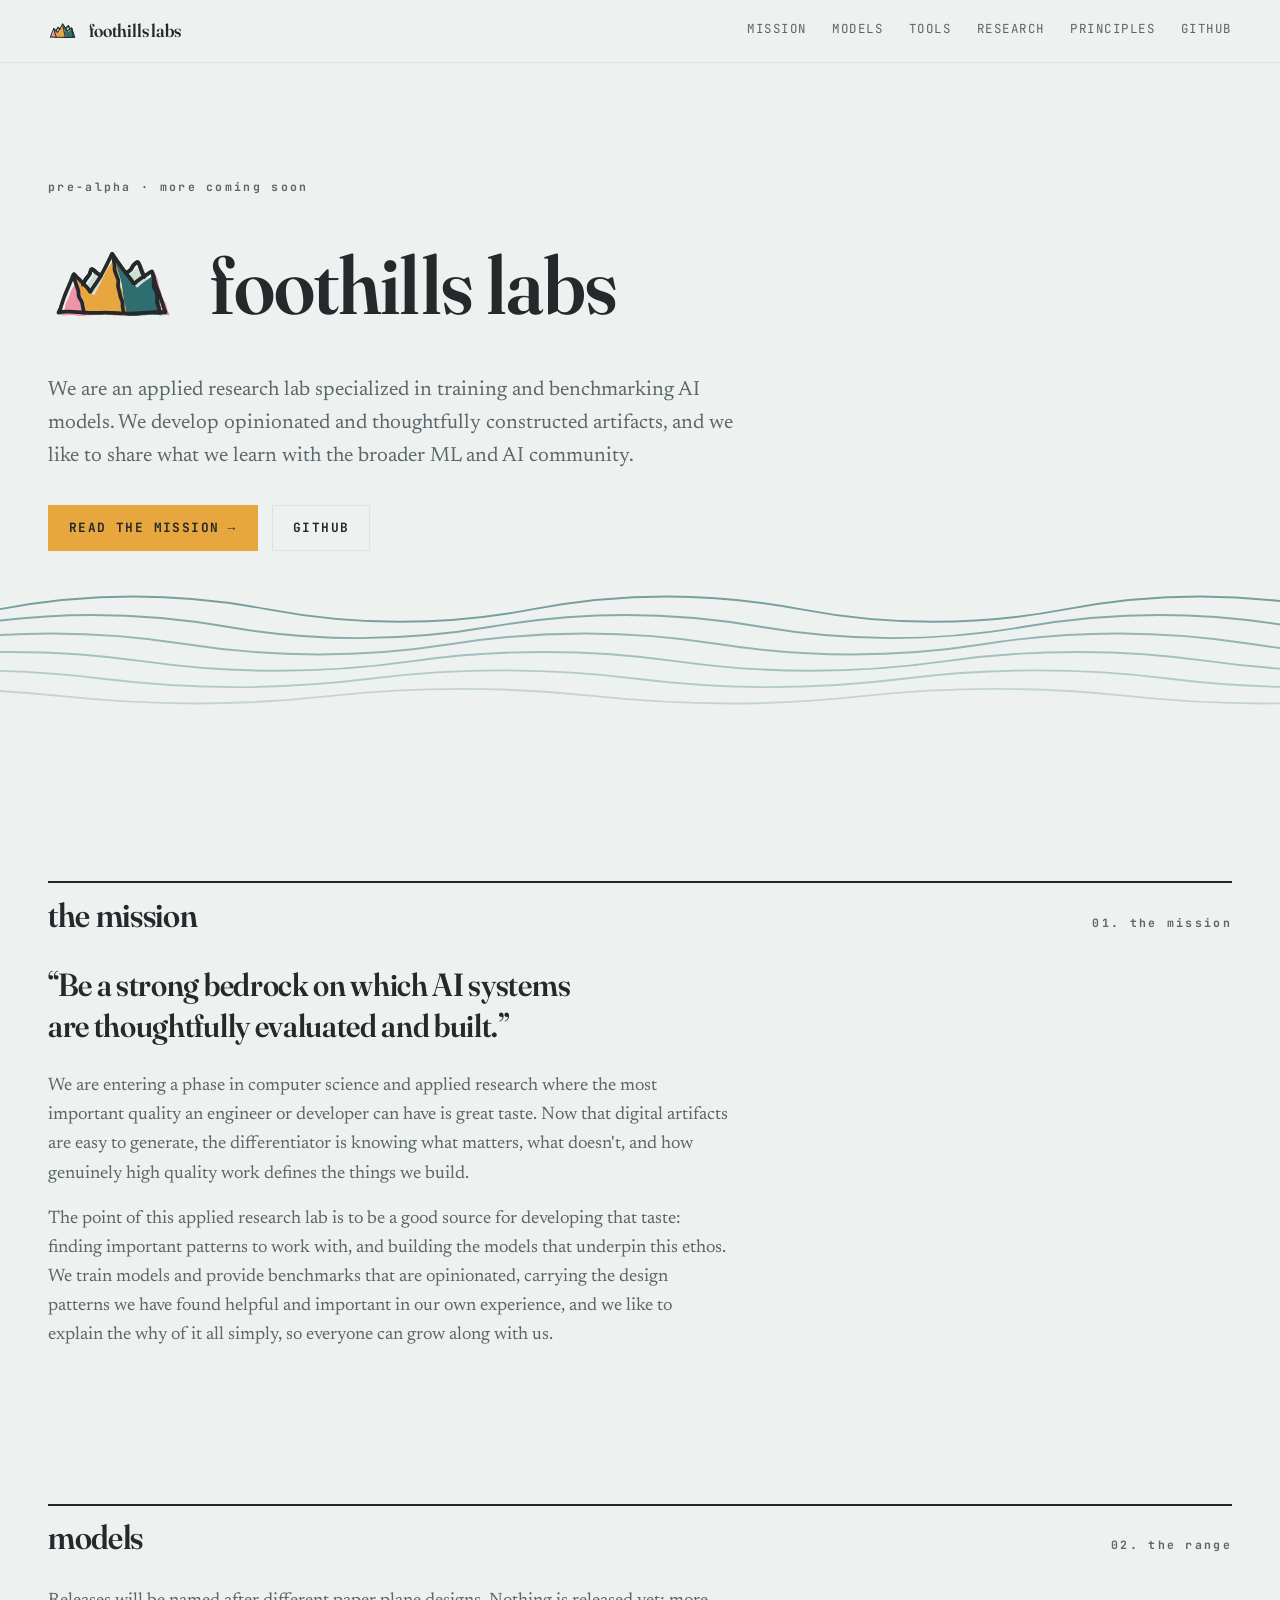
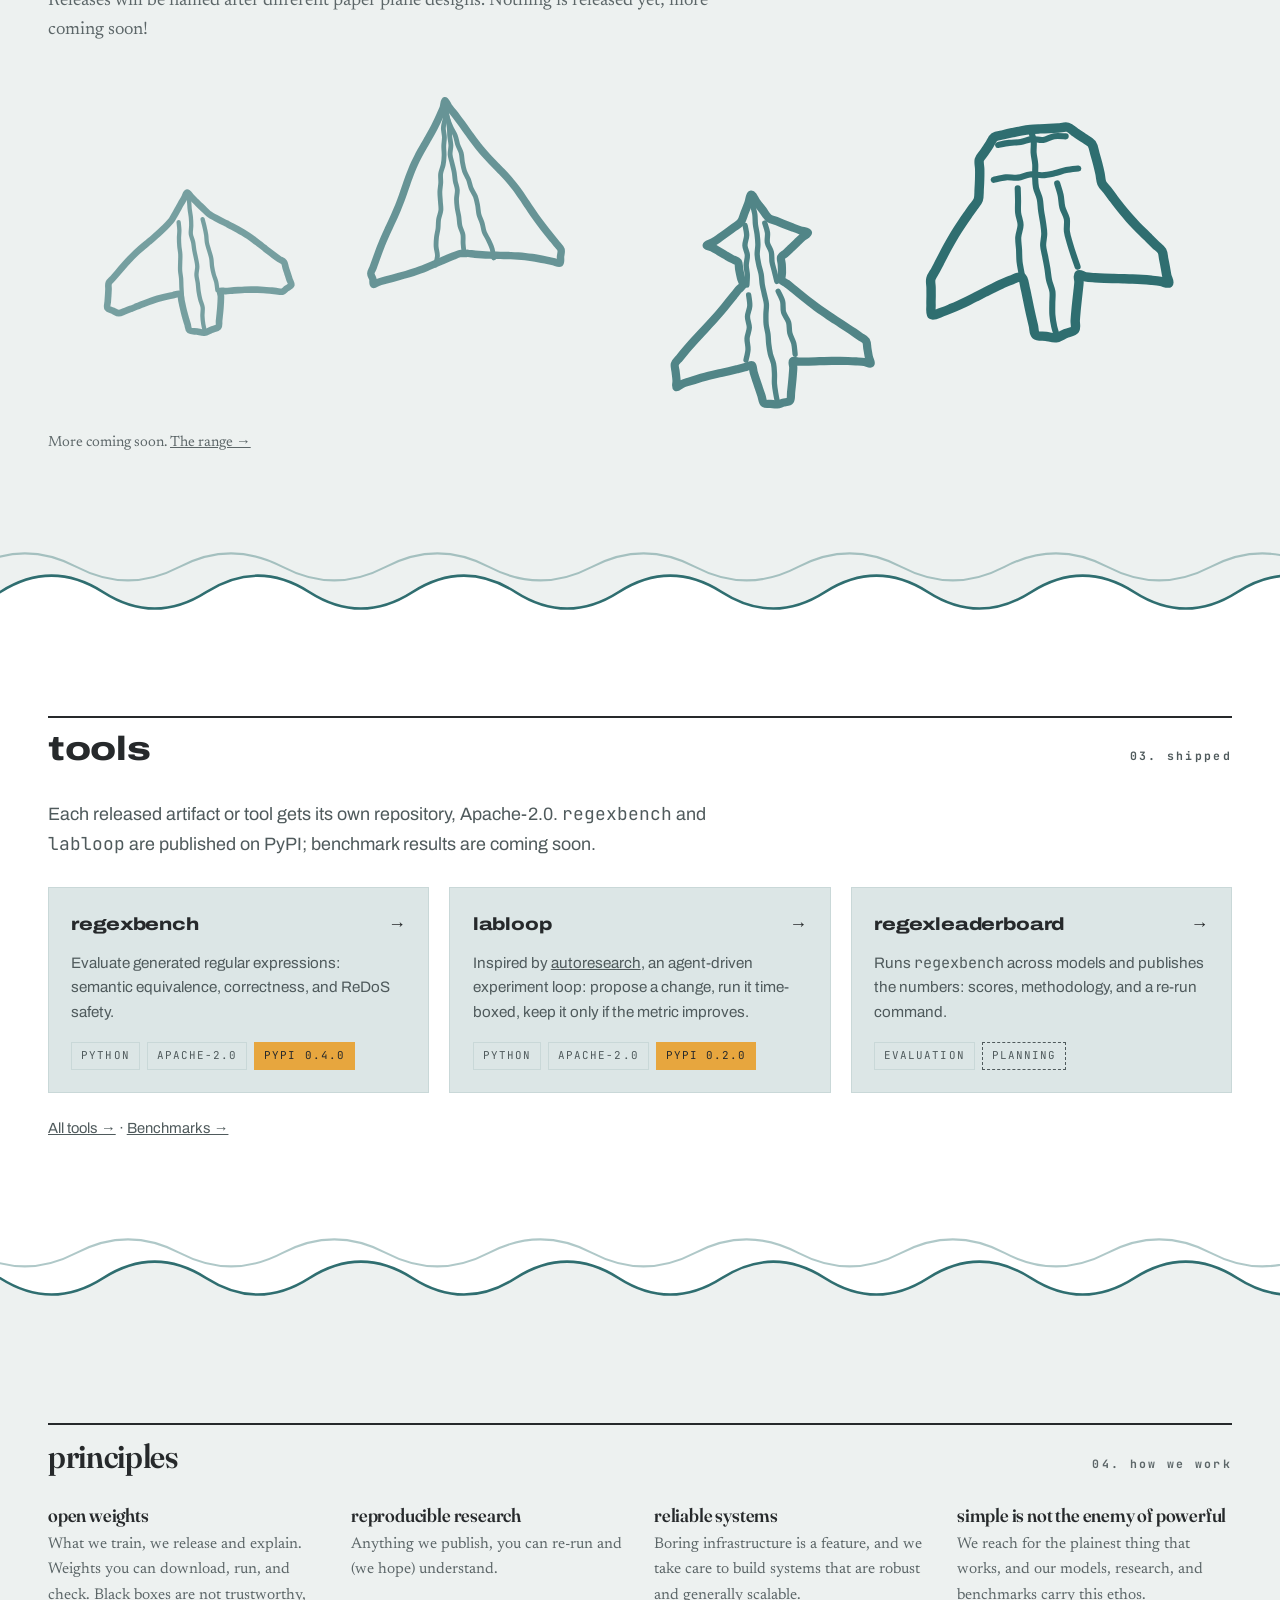
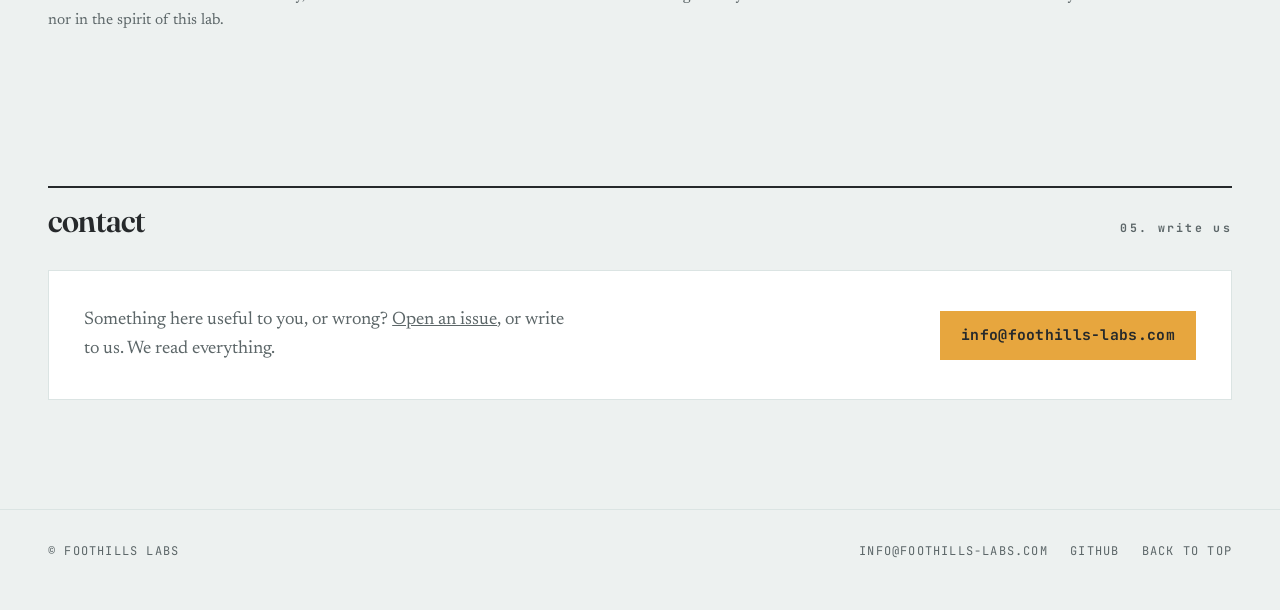
==== commit 97343c6e: "Wire research into the nav and document the workflow Every page's nav gains Research between Tools a" ====
--- a/index.html
+++ b/index.html
@@ -26,16 +26,25 @@
 
     <meta name="theme-color" content="#1e3c40" />
 
-    <link rel="icon" href="assets/favicon.svg" type="image/svg+xml" />
-    <link rel="apple-touch-icon" href="assets/brand/apple-touch-icon-180.png" />
-
-    <link rel="preload" as="font" type="font/woff2"
-          href="assets/fonts/fraunces.woff2" crossorigin />
-    <link rel="preload" as="font" type="font/woff2"
-          href="assets/fonts/newsreader.woff2" crossorigin />
-
-    <link rel="stylesheet" href="assets/tokens.css" />
-    <link rel="stylesheet" href="assets/style.css" />
+    <link rel="icon" href="/assets/favicon.svg" type="image/svg+xml" />
+    <link rel="apple-touch-icon" href="/assets/brand/apple-touch-icon-180.png" />
+
+    <link rel="preload" as="font" type="font/woff2"
+          href="/assets/fonts/fraunces.woff2" crossorigin />
+    <link rel="preload" as="font" type="font/woff2"
+          href="/assets/fonts/newsreader.woff2" crossorigin />
+    <!-- JetBrains Mono sets the nav, the eyebrows and the buttons, all of
+         which are above the fold on every page. Both weights: 400 for the
+         nav and footer, 700 for eyebrows and buttons. Without these the
+         browser only discovers them after parsing style.css, which is a
+         guaranteed flash of unstyled nav on every pageview. -->
+    <link rel="preload" as="font" type="font/woff2"
+          href="/assets/fonts/jetbrains-mono-400.woff2" crossorigin />
+    <link rel="preload" as="font" type="font/woff2"
+          href="/assets/fonts/jetbrains-mono-700.woff2" crossorigin />
+
+    <link rel="stylesheet" href="/assets/tokens.css" />
+    <link rel="stylesheet" href="/assets/style.css" />
   </head>
   <body>
     <a class="skip-link" href="#main">Skip to content</a>
@@ -50,6 +59,7 @@
           <a href="#mission">Mission</a>
           <a href="#models">Models</a>
           <a href="#tools">Tools</a>
+          <a href="/research/">Research</a>
           <a href="#principles">Principles</a>
           <a href="https://github.com/foothills-labs">GitHub</a>
         </nav>
--- a/assets/style.css
+++ b/assets/style.css
@@ -173,16 +173,22 @@
   font-variation-settings: var(--fh-display-settings);
   font-weight: var(--fh-display-weight);
   font-size: 1.15rem;
-  letter-spacing: -0.01em;
+  letter-spacing: var(--fh-tracking-display);
   /* The in-page header sets the name in the surface's display face beside
      the mark — lowercase either way (brand.md § Logo). */
   text-transform: lowercase;
 }
 .brand svg { display: block; color: var(--fh-accent); flex: none; }
 
+/* The header .wrap wraps the nav onto its own line, but the nav has to wrap
+   its own items too: five uppercase mono labels measure ~408px, which is
+   wider than a 390px phone, and without this the page scrolls sideways. The
+   row gap is tighter than the column gap so a wrapped second row sits close
+   to the first rather than reading as a separate block. */
 .site-nav {
   display: flex;
-  gap: 1.6rem;
+  flex-wrap: wrap;
+  gap: 0.5rem 1.6rem;
   font-family: var(--fh-font-mono);
   font-size: 0.78rem;
   letter-spacing: 0.12em;
@@ -312,12 +318,6 @@
 }
 .tag[data-state="live"] { background: var(--fh-butterscotch); color: var(--fh-on-butterscotch); border-color: transparent; }
 
-/* --- about --------------------------------------------------------------- */
-
-.about-body { max-width: var(--fh-measure); }
-.about-body p { color: var(--fh-text-muted); }
-.about-body p:first-child { color: var(--fh-text); font-size: 1.12rem; }
-
 /* --- footer -------------------------------------------------------------- */
 
 .site-footer {
@@ -392,7 +392,11 @@
 }
 
 /* Entering the band, the tools' paper ground rises into the lab's sky, inked
-   in emerald so the line never sits on its own colour. */
+   in emerald so the line never sits on its own colour.
+   COUPLING: the seam sits OUTSIDE the band it transitions into, so it cannot
+   inherit the band's scheme. --fh-white and --fh-emerald below are literals
+   that must equal the notepad scheme's --fh-bg and --fh-accent; if that
+   scheme is ever repainted upstream, retune these two by hand. */
 .seam-down { background: var(--fh-bg); }
 .seam-down .wave-ground { color: var(--fh-white); }
 .seam-down .wave-crest,
@@ -564,10 +568,15 @@
 .data-table tbody tr:last-child td { border-bottom: none; }
 
 /* --- the range ----------------------------------------------------------- */
-/* The model family as an archipelago, seen from above and unnamed. Each peak
-   is a contour glyph (ring count is elevation / 1,500, so complexity IS the
-   tier), masked so it takes the scheme's accent. Opacity recedes with
-   distance — Imhof's aerial perspective again. */
+/* The model family, unnamed until there is something to name. One paper-plane
+   glyph per planned model, masked so each takes the scheme's accent, placed
+   by inline left/top/width because the composition is art-directed rather
+   than laid out.
+   Width and opacity both ascend with capability tier, which is the naming
+   system drawn rather than stated: glider, delta, canard, hammer. Keep that
+   order if the numbers are ever retuned, or the picture contradicts
+   brand.md. (.peak is a fossil of the mountain-era glyphs; the class name
+   outlived the drawing.) */
 
 .range {
   position: relative;
@@ -625,3 +634,144 @@
 }
 .preflight h1 { font-size: clamp(2.4rem, 5.6vw, 4.2rem); max-width: 16ch; }
 .preflight .cta-row { margin-top: 0.4rem; }
+
+/* --- research ------------------------------------------------------------- */
+/* Long-form articles, generated from markdown by research/build.py. The
+   register sits between the homepage and a model card: warm serif at reading
+   measure, quiet chrome, the data in mono. Deliberately no wave art here;
+   the words carry the page.
+
+   CASE CARVE-OUT: the global heading rule lowercases display roles, but an
+   article's title and headings are authored prose, not chrome, in the same
+   way brand.md exempts pull quotes ("body voice printed large"). Forcing
+   them through the transform would mangle acronyms and identifiers: "AI"
+   becomes "ai", "ReDoS" becomes "redos". So content headings keep their
+   capitals, and the same applies to titles listed on the index. */
+
+.article { padding-block: clamp(2.5rem, 6vw, 4.5rem); }
+.article-head,
+.article-body,
+.article-back { max-width: var(--fh-measure); }
+
+.article-head { display: grid; gap: 0.9rem; margin-bottom: 2.25rem; }
+.article-head h1 {
+  font-size: clamp(2rem, 4.6vw, 3.2rem);
+  text-transform: none;
+}
+.article-meta {
+  font-family: var(--fh-font-mono);
+  font-size: 0.78rem;
+  color: var(--fh-text-muted);
+  margin: 0;
+}
+.article-meta a { color: var(--fh-accent); }
+
+.article-body h2,
+.article-body h3,
+.article-body h4 { text-transform: none; margin: 2.2rem 0 0.7rem; }
+.article-body h2 { font-size: 1.5rem; }
+.article-body h3 { font-size: 1.2rem; }
+.article-body p { margin: 0 0 1rem; }
+.article-body a { text-decoration-thickness: 1px; text-underline-offset: 2px; }
+.article-body ul,
+.article-body ol { margin: 0 0 1rem; padding-left: 1.4rem; }
+.article-body li { margin-bottom: 0.35rem; }
+
+.article-body blockquote {
+  margin: 1.4rem 0;
+  padding: 0.2rem 0 0.2rem 1.1rem;
+  border-left: 3px solid var(--fh-accent);
+  color: var(--fh-text-muted);
+}
+.article-body blockquote p:last-child { margin-bottom: 0; }
+
+.article-body code {
+  font-size: 0.88em;
+  background: var(--fh-surface);
+  padding: 0.1em 0.35em;
+}
+.article-body pre {
+  background: var(--fh-surface);
+  border: 1px solid var(--fh-rule);
+  padding: 1rem 1.2rem;
+  overflow-x: auto;
+  margin: 1.4rem 0;
+  font-size: 0.85rem;
+  line-height: 1.55;
+}
+.article-body pre code { background: none; padding: 0; font-size: inherit; }
+
+/* Markdown emits bare tables, so the table is its own scroll container:
+   display block trades a little table semantics for never letting a wide
+   table scroll the page sideways on a phone. */
+.article-body table {
+  display: block;
+  overflow-x: auto;
+  border-collapse: collapse;
+  margin: 1.4rem 0;
+}
+.article-body th,
+.article-body td {
+  text-align: left;
+  padding: 0.5rem 1.2rem 0.5rem 0;
+  border-bottom: 1px solid var(--fh-rule);
+}
+.article-body th {
+  font-family: var(--fh-font-mono);
+  font-weight: 700;
+  font-size: 0.68rem;
+  letter-spacing: var(--fh-tracking-label);
+  text-transform: uppercase;
+  color: var(--fh-text-muted);
+  border-bottom-width: 2px;
+  border-bottom-color: var(--fh-text);
+}
+
+.article-body img { max-width: 100%; height: auto; }
+.article-body hr { border: 0; border-top: 1px solid var(--fh-rule); margin: 2rem 0; }
+.article-body .footnote { font-size: 0.88rem; color: var(--fh-text-muted); }
+
+.article-back { margin: 2.5rem 0 0; font-family: var(--fh-font-mono); font-size: 0.8rem; }
+
+/* The index: date in the margin, title and summary beside it. */
+.research-list { list-style: none; margin: 1.5rem 0 0; padding: 0; }
+.research-entry {
+  display: grid;
+  grid-template-columns: 7.5rem minmax(0, 1fr);
+  gap: 0.35rem 1.5rem;
+  padding-block: 1.4rem;
+  border-top: 1px solid var(--fh-rule);
+}
+.research-entry:last-child { border-bottom: 1px solid var(--fh-rule); }
+.research-date { font-size: 0.78rem; color: var(--fh-text-muted); margin: 0; padding-top: 0.35rem; }
+.research-entry h2 { font-size: 1.25rem; text-transform: none; margin: 0 0 0.3rem; }
+.research-entry h2 a { text-decoration: none; }
+.research-entry h2 a:hover { text-decoration: underline; text-underline-offset: 3px; }
+.research-entry p { margin: 0; color: var(--fh-text-muted); font-size: 0.95rem; max-width: 62ch; }
+@media (max-width: 40rem) {
+  .research-entry { grid-template-columns: 1fr; gap: 0.15rem; }
+  .research-date { padding-top: 0; }
+}
+
+/* --- print ---------------------------------------------------------------- */
+/* Article pages double as their own PDFs: build.py prints them through
+   Chromium, so this block IS the PDF layout. One fixed light look, in
+   literals on purpose; a PDF does not follow the reader's OS theme. */
+@media print {
+  @page { margin: 18mm 16mm; }
+  body { background: #ffffff; color: #26292b; font-size: 11pt; }
+  .site-header,
+  .site-footer,
+  .skip-link,
+  .article-back,
+  .article-pdf-link { display: none; }  /* the PDF linking to itself */
+  .article { padding-block: 0; }
+  .article-head h1 { color: #26292b; }
+  .article-meta,
+  .eyebrow { color: #5b6663; }
+  .article-body a { color: #26292b; }
+  .article-body blockquote { border-left-color: #26292b; color: #5b6663; }
+  .article-body code,
+  .article-body pre { background: #f2f4f3; }
+  .article-body pre { border-color: #d5dbd9; }
+}
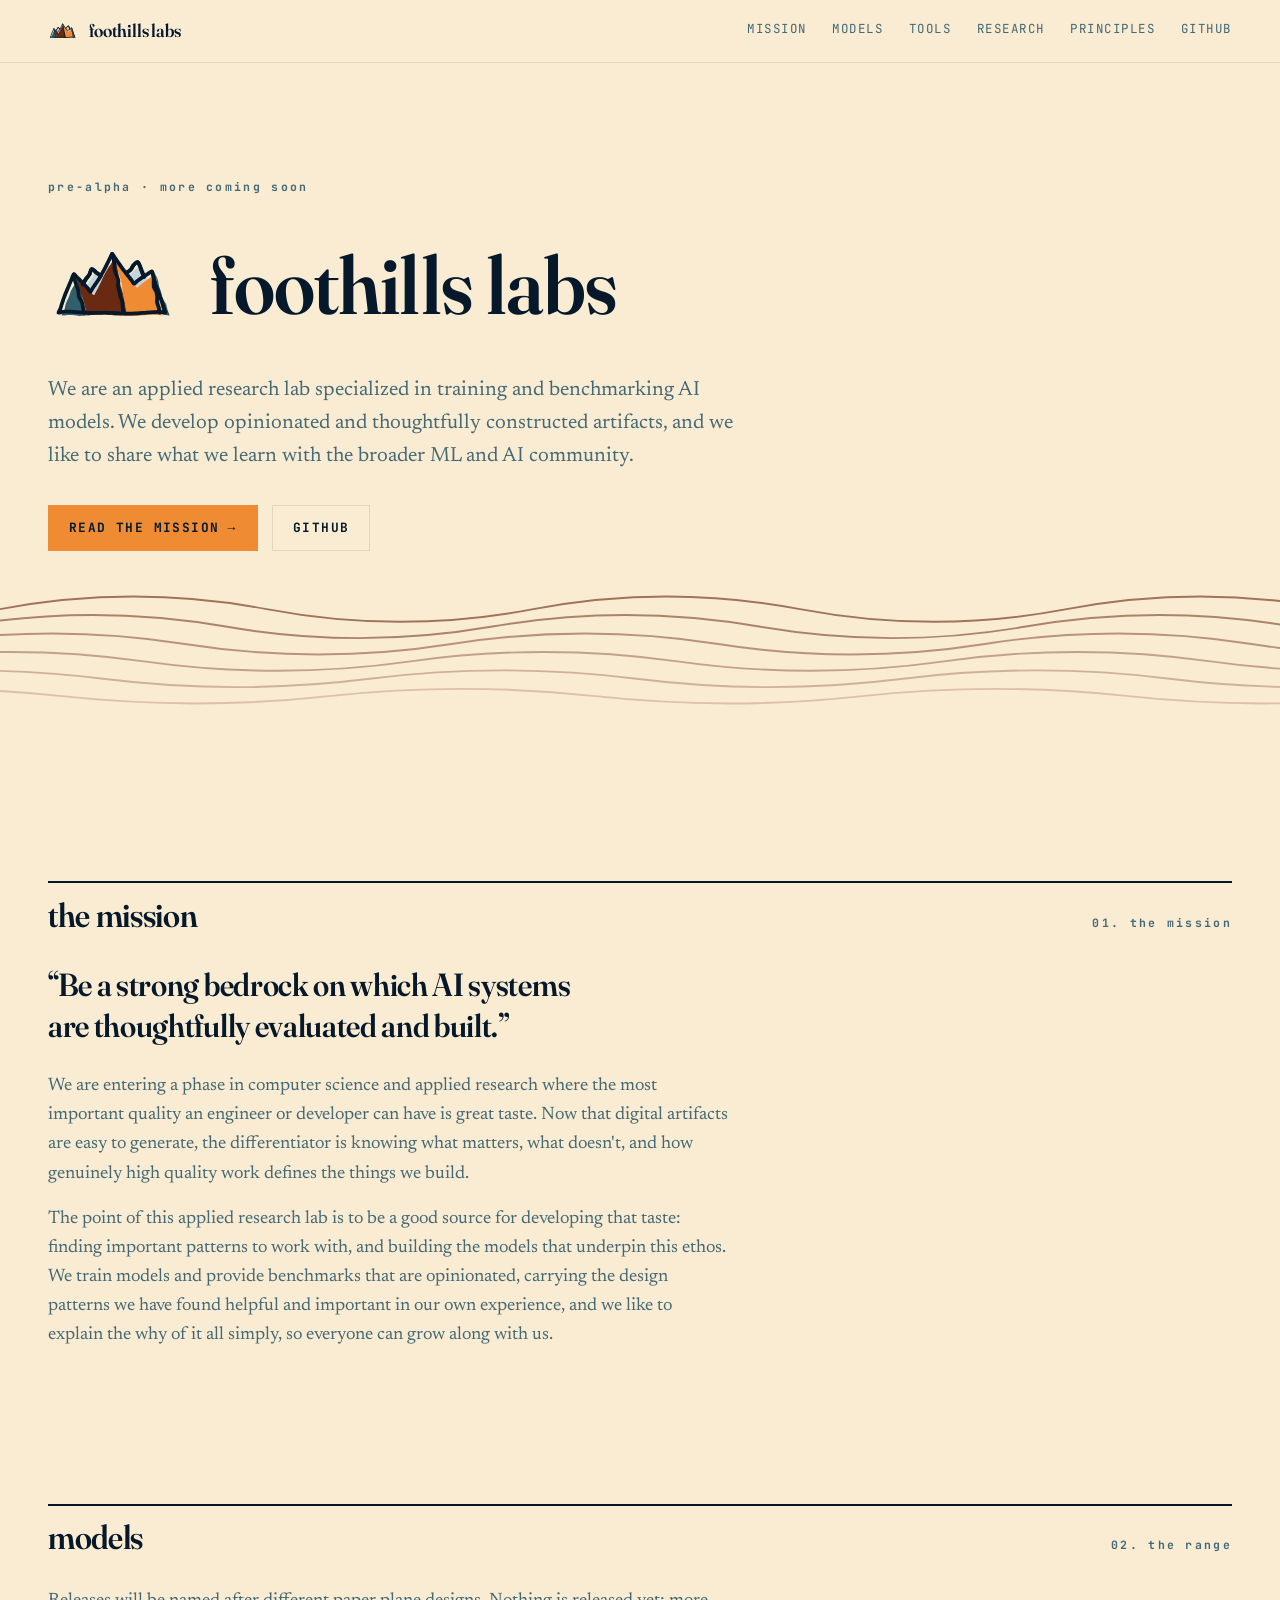
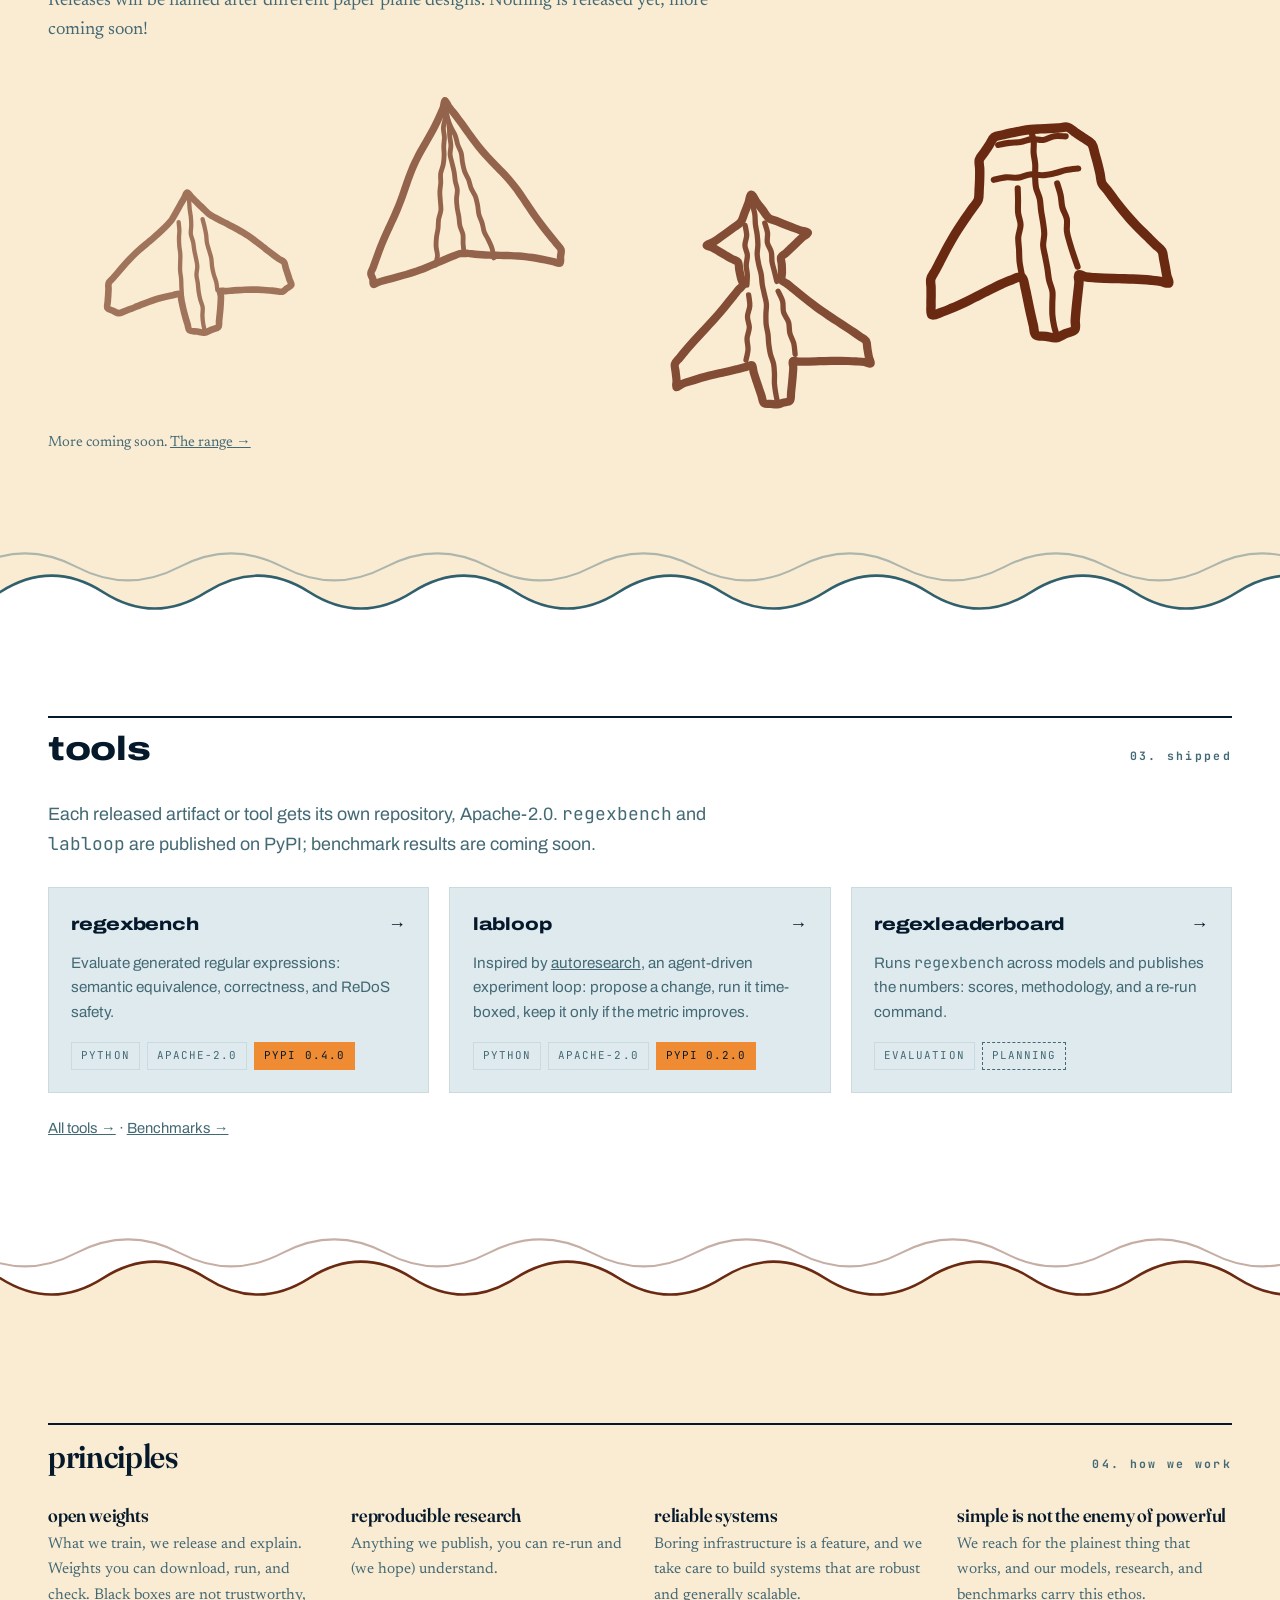
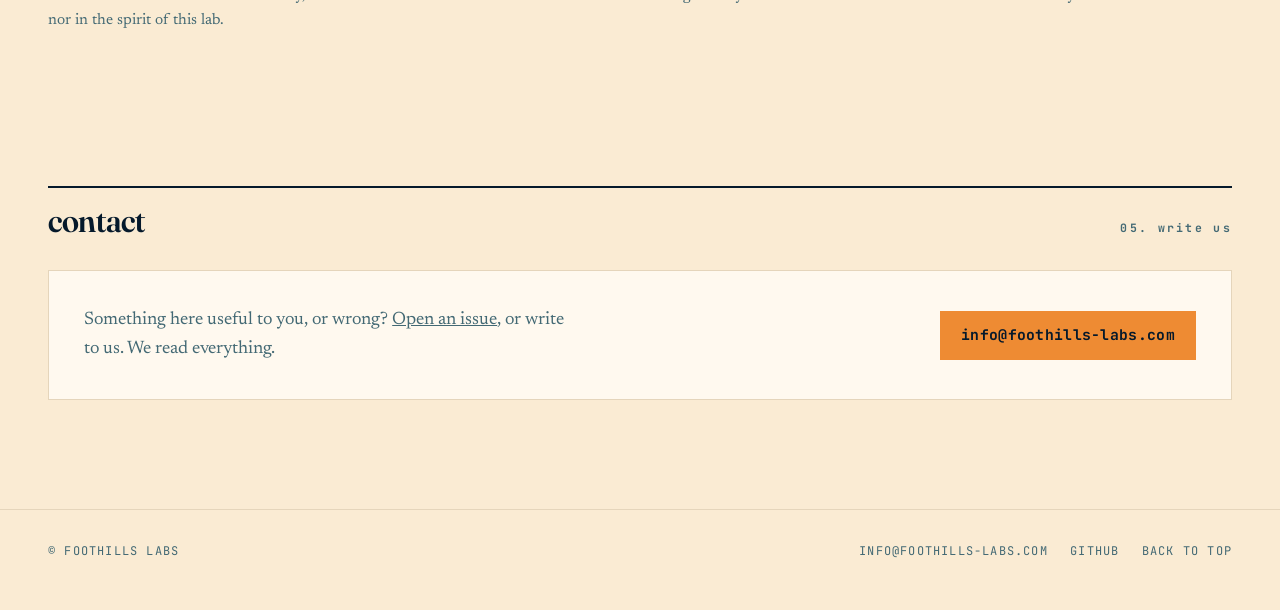
==== commit 1351e41d: "Vendor the harbour palette, and make drift fail CI instead of shipping The brand repaint landed in f" ====
--- a/index.html
+++ b/index.html
@@ -24,7 +24,7 @@
     <meta name="twitter:card" content="summary_large_image" />
     <meta name="twitter:image" content="https://foothills-labs.com/assets/brand/og.png" />
 
-    <meta name="theme-color" content="#1e3c40" />
+    <meta name="theme-color" content="#05192B" />
 
     <link rel="icon" href="/assets/favicon.svg" type="image/svg+xml" />
     <link rel="apple-touch-icon" href="/assets/brand/apple-touch-icon-180.png" />
@@ -145,7 +145,7 @@
 
       <div class="seam-wrap seam-down"><svg class="seam" viewBox="0 0 1440 132" preserveAspectRatio="none" aria-hidden="true"><path class="wave-ground" fill="currentColor" stroke="none" d="M-0.0 62.00c38.7 -22.67 77.3 -22.67 116.0 0c38.7 22.67 77.3 22.67 116.0 0c38.7 -22.67 77.3 -22.67 116.0 0c38.7 22.67 77.3 22.67 116.0 0c38.7 -22.67 77.3 -22.67 116.0 0c38.7 22.67 77.3 22.67 116.0 0c38.7 -22.67 77.3 -22.67 116.0 0c38.7 22.67 77.3 22.67 116.0 0c38.7 -22.67 77.3 -22.67 116.0 0c38.7 22.67 77.3 22.67 116.0 0c38.7 -22.67 77.3 -22.67 116.0 0c38.7 22.67 77.3 22.67 116.0 0c38.7 -22.67 77.3 -22.67 116.0 0c38.7 22.67 77.3 22.67 116.0 0V132H-40Z"/><g fill="none" stroke-linecap="round"><path class="wave-echo" stroke-width="2.2" d="M-30.0 36.00c38.7 -18.59 77.3 -18.59 116.0 0c38.7 18.59 77.3 18.59 116.0 0c38.7 -18.59 77.3 -18.59 116.0 0c38.7 18.59 77.3 18.59 116.0 0c38.7 -18.59 77.3 -18.59 116.0 0c38.7 18.59 77.3 18.59 116.0 0c38.7 -18.59 77.3 -18.59 116.0 0c38.7 18.59 77.3 18.59 116.0 0c38.7 -18.59 77.3 -18.59 116.0 0c38.7 18.59 77.3 18.59 116.0 0c38.7 -18.59 77.3 -18.59 116.0 0c38.7 18.59 77.3 18.59 116.0 0c38.7 -18.59 77.3 -18.59 116.0 0c38.7 18.59 77.3 18.59 116.0 0"/><path class="wave-crest" stroke-width="2.6" d="M-0.0 62.00c38.7 -22.67 77.3 -22.67 116.0 0c38.7 22.67 77.3 22.67 116.0 0c38.7 -22.67 77.3 -22.67 116.0 0c38.7 22.67 77.3 22.67 116.0 0c38.7 -22.67 77.3 -22.67 116.0 0c38.7 22.67 77.3 22.67 116.0 0c38.7 -22.67 77.3 -22.67 116.0 0c38.7 22.67 77.3 22.67 116.0 0c38.7 -22.67 77.3 -22.67 116.0 0c38.7 22.67 77.3 22.67 116.0 0c38.7 -22.67 77.3 -22.67 116.0 0c38.7 22.67 77.3 22.67 116.0 0c38.7 -22.67 77.3 -22.67 116.0 0c38.7 22.67 77.3 22.67 116.0 0"/></g></svg></div>
 
-      <div class="band" data-scheme="notepad">
+      <div class="band" data-scheme="technical">
         <div class="wrap">
           <section class="section" id="tools">
             <div class="section-head">
--- a/assets/tokens.css
+++ b/assets/tokens.css
@@ -34,36 +34,41 @@
    * holds dark text but must never set text itself — 1.86:1 on chalk. It is
    * the fill inside every glyph outline and the accent of both dark
    * schemes. */
-  --fh-butterscotch: #e7a63e;
-
-  /* Text placed ON a butterscotch fill: 6.92:1. This token is what makes
+  --fh-butterscotch: #EE8B33;
+
+  /* Text placed ON a butterscotch fill: 7.1:1. This token is what makes
    * "butterscotch is a fill, not an ink" mechanical rather than a thing to
-   * remember.
+   * remember. It stays a fill on every ground — 2.14:1 on chalk.
    *
    * The butterscotch FILL is the standing exception to "one accent per
    * scheme": buttons, pills and live tags stay butterscotch in every scheme,
-   * including Cel and Notepad, whose accent ink is emerald. One accent means
+   * including Cel and Notepad, whose accent ink is rose. One accent means
    * one accent INK — the fill is a brand constant, one of the three
    * through-lines (outline, fill, mono) that keep four schemes one brand. */
-  --fh-on-butterscotch: #26292b;
-
-  /* Rose is the same trap (1.97:1 on chalk) and gets the same railing:
-   * a fill and a panel ground, never an ink. */
-  --fh-rose: #ee93a9;
-  --fh-on-rose: #26292b;
-
-  --fh-sumi: #26292b;        /* cool near-black; every outline is drawn in it */
-  --fh-chalk: #edf1f0;       /* cool paper white — the light ground */
+  --fh-on-butterscotch: #05192B;
+
+  /* Rose is NO LONGER a fill-only colour. Harbour moved it from a pale pink
+   * to a burnt rust, which made it the accent INK on the light schemes
+   * (9.16:1 on chalk) — see Cel and Notepad below. It is still usable as a
+   * fill, so it keeps a guard, but the guard had to flip with the value:
+   * near-black on rust is 1.65:1, cream on rust is 9.16:1. */
+  --fh-rose: #6A2A12;
+  --fh-on-rose: #FAEBD3;
+
+  --fh-sumi: #05192B;        /* cool near-black; every outline is drawn in it */
+  --fh-chalk: #FAEBD3;       /* cool paper white — the light ground */
   --fh-white: #ffffff;
-  --fh-mist: #dce6e6;        /* raised cool surface */
-  --fh-duckegg: #cbdfd4;     /* pale green; second series on dark */
-  --fh-smoke: #9dacba;       /* recessive detail and rules; never body text */
-  --fh-emerald: #2f6e70;     /* accent ink on light; panel ground on dark */
-  --fh-plum: #8e4763;        /* derived: rose fired dark; series on light */
-  --fh-night: #1e3c40;       /* derived: deep water; primary dark ground */
-  --fh-slate: #23464a;       /* raised surface on night */
-  --fh-print: #2e3a42;       /* derived: smoked slate; dark tools ground */
-  --fh-drafting: #38444c;    /* raised surface on print */
+  --fh-warmwhite: #FFF9EF;   /* raised surface on the cream ground —
+                                lighter than the paper, not whiter than it */
+  --fh-mist: #DEEAEE;        /* raised cool surface */
+  --fh-duckegg: #9ABCC6;     /* pale green; second series on dark */
+  --fh-smoke: #829AA1;       /* recessive detail and rules; never body text */
+  --fh-emerald: #31606D;     /* accent ink on light; panel ground on dark */
+  --fh-plum: #FFB881;        /* derived: rose fired dark; series on light */
+  --fh-night: #05192B;       /* derived: deep water; primary dark ground */
+  --fh-slate: #132538;       /* raised surface on night */
+  --fh-print: #082C35;       /* derived: smoked slate; dark tools ground */
+  --fh-drafting: #1D3E47;    /* raised surface on print */
 
   /* --- type ------------------------------------------------------------- */
 
@@ -107,12 +112,12 @@
   --fh-bg: var(--fh-night);
   --fh-surface: var(--fh-slate);
   --fh-text: var(--fh-chalk);
-  --fh-text-muted: #a7c4c2;
-  --fh-rule: #33585c;
+  --fh-text-muted: #9CB5BC;
+  --fh-rule: #25364A;
   --fh-accent: var(--fh-butterscotch);
   --fh-accent-on: var(--fh-sumi);
-  --fh-series-1: var(--fh-rose);
-  --fh-series-2: var(--fh-duckegg);
+  --fh-series-1: var(--fh-duckegg);
+  --fh-series-2: var(--fh-plum);
   --fh-typeset: warm;
 }
 
@@ -120,14 +125,14 @@
  * accent. */
 [data-scheme="cel"] {
   --fh-bg: var(--fh-chalk);
-  --fh-surface: var(--fh-white);
+  --fh-surface: var(--fh-warmwhite);
   --fh-text: var(--fh-sumi);
-  --fh-text-muted: #5c6668;
-  --fh-rule: #dbe4e3;
-  --fh-accent: var(--fh-emerald);
-  --fh-accent-on: var(--fh-white);
+  --fh-text-muted: #436974;
+  --fh-rule: #E5D5BB;
+  --fh-accent: var(--fh-rose);
+  --fh-accent-on: var(--fh-chalk);
   --fh-series-1: var(--fh-emerald);
-  --fh-series-2: var(--fh-plum);
+  --fh-series-2: var(--fh-rose);
   --fh-typeset: warm;
 }
 
@@ -136,12 +141,12 @@
   --fh-bg: var(--fh-print);
   --fh-surface: var(--fh-drafting);
   --fh-text: var(--fh-white);
-  --fh-text-muted: #aebcc6;
-  --fh-rule: #46525b;
+  --fh-text-muted: #9CB5BC;
+  --fh-rule: #395760;
   --fh-accent: var(--fh-butterscotch);
   --fh-accent-on: var(--fh-sumi);
-  --fh-series-1: var(--fh-duckegg);
-  --fh-series-2: var(--fh-rose);
+  --fh-series-1: var(--fh-plum);
+  --fh-series-2: var(--fh-duckegg);
   --fh-typeset: technical;
 }
 
@@ -151,27 +156,65 @@
   --fh-bg: var(--fh-white);
   --fh-surface: var(--fh-mist);
   --fh-text: var(--fh-sumi);
-  --fh-text-muted: #4f5a5c;
-  --fh-rule: #c9d8d8;
-  --fh-accent: var(--fh-emerald);
-  --fh-accent-on: var(--fh-white);
+  --fh-text-muted: #436974;
+  --fh-rule: #CADADF;
+  --fh-accent: var(--fh-rose);
+  --fh-accent-on: var(--fh-chalk);
   --fh-series-1: var(--fh-emerald);
-  --fh-series-2: var(--fh-plum);
+  --fh-series-2: var(--fh-rose);
   --fh-typeset: technical;
 }
 
 /* Default, when nothing declares a scheme: the lab pair, following the OS. */
-:root { --fh-bg: #1e3c40; --fh-surface: #23464a; --fh-text: #edf1f0;
-        --fh-text-muted: #a7c4c2; --fh-rule: #33585c;
+:root { --fh-bg: #05192B; --fh-surface: #132538; --fh-text: #FAEBD3;
+        --fh-text-muted: #9CB5BC; --fh-rule: #25364A;
         --fh-accent: var(--fh-butterscotch); --fh-accent-on: var(--fh-sumi);
-        --fh-series-1: var(--fh-rose); --fh-series-2: var(--fh-duckegg); }
+        --fh-series-1: var(--fh-duckegg); --fh-series-2: var(--fh-plum);
+        /* The technical band's ground, exposed so page furniture that
+         * straddles the boundary — seams, dividers — can reference it
+         * instead of hard-coding a colour. Follows the same switch. */
+        --fh-band-bg: var(--fh-print); --fh-band-surface: var(--fh-drafting);
+        --fh-band-ink: var(--fh-butterscotch); }
 
 @media (prefers-color-scheme: light) {
   :root:not([data-scheme]) {
-    --fh-bg: var(--fh-chalk); --fh-surface: var(--fh-white);
-    --fh-text: var(--fh-sumi); --fh-text-muted: #5c6668; --fh-rule: #dbe4e3;
-    --fh-accent: var(--fh-emerald); --fh-accent-on: var(--fh-white);
-    --fh-series-1: var(--fh-emerald); --fh-series-2: var(--fh-plum);
+    --fh-bg: var(--fh-chalk); --fh-surface: var(--fh-warmwhite);
+    --fh-text: var(--fh-sumi); --fh-text-muted: #436974; --fh-rule: #E5D5BB;
+    --fh-accent: var(--fh-rose); --fh-accent-on: var(--fh-chalk);
+    --fh-series-1: var(--fh-emerald); --fh-series-2: var(--fh-rose);
+    --fh-band-bg: var(--fh-white); --fh-band-surface: var(--fh-mist);
+    --fh-band-ink: var(--fh-emerald);
+  }
+}
+
+/* A technical band that FOLLOWS the page rather than pinning itself. Hard-
+ * coding a band to notepad leaves a full-bleed white slab in the middle of a
+ * dark page; this resolves to blueprint at night and notepad by day, using
+ * the same dark-first shape :root uses for twilight/cel. */
+[data-scheme="technical"] {
+  --fh-bg: var(--fh-print);
+  --fh-surface: var(--fh-drafting);
+  --fh-text: var(--fh-white);
+  --fh-text-muted: #9CB5BC;
+  --fh-rule: #395760;
+  --fh-accent: var(--fh-butterscotch);
+  --fh-accent-on: var(--fh-sumi);
+  --fh-series-1: var(--fh-plum);
+  --fh-series-2: var(--fh-duckegg);
+  --fh-typeset: technical;
+}
+
+@media (prefers-color-scheme: light) {
+  [data-scheme="technical"] {
+    --fh-bg: var(--fh-white);
+    --fh-surface: var(--fh-mist);
+    --fh-text: var(--fh-sumi);
+    --fh-text-muted: #436974;
+    --fh-rule: #CADADF;
+    --fh-accent: var(--fh-rose);
+    --fh-accent-on: var(--fh-chalk);
+    --fh-series-1: var(--fh-emerald);
+    --fh-series-2: var(--fh-rose);
   }
 }
 
@@ -195,7 +238,8 @@
 }
 
 /* Technical typeset — benchmarks and tools. */
-[data-scheme="blueprint"], [data-scheme="notepad"] {
+[data-scheme="blueprint"], [data-scheme="notepad"],
+[data-scheme="technical"] {
   --fh-face-display: var(--fh-font-sans);
   --fh-face-body: var(--fh-font-sans);
   --fh-display-settings: "wght" 800, "wdth" 125;
--- a/assets/style.css
+++ b/assets/style.css
@@ -392,18 +392,21 @@
 }
 
 /* Entering the band, the tools' paper ground rises into the lab's sky, inked
-   in emerald so the line never sits on its own colour.
+   so the line never sits on its own colour.
    COUPLING: the seam sits OUTSIDE the band it transitions into, so it cannot
-   inherit the band's scheme. --fh-white and --fh-emerald below are literals
-   that must equal the notepad scheme's --fh-bg and --fh-accent; if that
-   scheme is ever repainted upstream, retune these two by hand. */
+   inherit the band's scheme. It used to hard-code --fh-white and --fh-emerald
+   as literals that had to be retuned by hand whenever the band's scheme was
+   repainted upstream — and the harbour repaint duly moved the technical
+   accent to rust while these stayed teal. --fh-band-* are the upstream tokens
+   for exactly this: they follow the band's light/dark switch, so the seam
+   tracks it without a literal to forget. */
 .seam-down { background: var(--fh-bg); }
-.seam-down .wave-ground { color: var(--fh-white); }
+.seam-down .wave-ground { color: var(--fh-band-bg); }
 .seam-down .wave-crest,
-.seam-down .wave-echo { stroke: var(--fh-emerald); }
+.seam-down .wave-echo { stroke: var(--fh-band-ink); }
 
 /* Leaving it, the lab's own ground rises back, inked with its accent. */
-.seam-up { background: var(--fh-white); }
+.seam-up { background: var(--fh-band-bg); }
 .seam-up .wave-ground { color: var(--fh-bg); }
 .seam-up .wave-crest,
 .seam-up .wave-echo { stroke: var(--fh-accent); }
@@ -756,22 +759,30 @@
 /* --- print ---------------------------------------------------------------- */
 /* Article pages double as their own PDFs: build.py prints them through
    Chromium, so this block IS the PDF layout. One fixed light look, in
-   literals on purpose; a PDF does not follow the reader's OS theme. */
+   literals on purpose; a PDF does not follow the reader's OS theme.
+   The literals are harbour's ink, smoke, mist and rule — keep them in step
+   with the palette by hand, since var() would resolve to the reader's
+   scheme and defeat the point. */
 @media print {
   @page { margin: 18mm 16mm; }
-  body { background: #ffffff; color: #26292b; font-size: 11pt; }
+  body { background: #ffffff; color: #05192B; font-size: 11pt; }
   .site-header,
   .site-footer,
   .skip-link,
   .article-back,
   .article-pdf-link { display: none; }  /* the PDF linking to itself */
   .article { padding-block: 0; }
-  .article-head h1 { color: #26292b; }
+  .article-head h1 { color: #05192B; }
   .article-meta,
-  .eyebrow { color: #5b6663; }
-  .article-body a { color: #26292b; }
-  .article-body blockquote { border-left-color: #26292b; color: #5b6663; }
+  .eyebrow { color: #829AA1; }
+  .article-body a { color: #05192B; }
+  .article-body blockquote { border-left-color: #05192B; color: #829AA1; }
   .article-body code,
-  .article-body pre { background: #f2f4f3; }
-  .article-body pre { border-color: #d5dbd9; }
-}
+  .article-body pre { background: #DEEAEE; }
+  .article-body pre { border-color: #CADADF; }
+  .article-body .footnote { color: #829AA1; }
+  /* No scrollbars on paper: code wraps and tables lay out as tables again,
+     so wide content folds instead of clipping at the page edge. */
+  .article-body pre { white-space: pre-wrap; overflow-wrap: break-word; }
+  .article-body table { display: table; width: 100%; }
+}
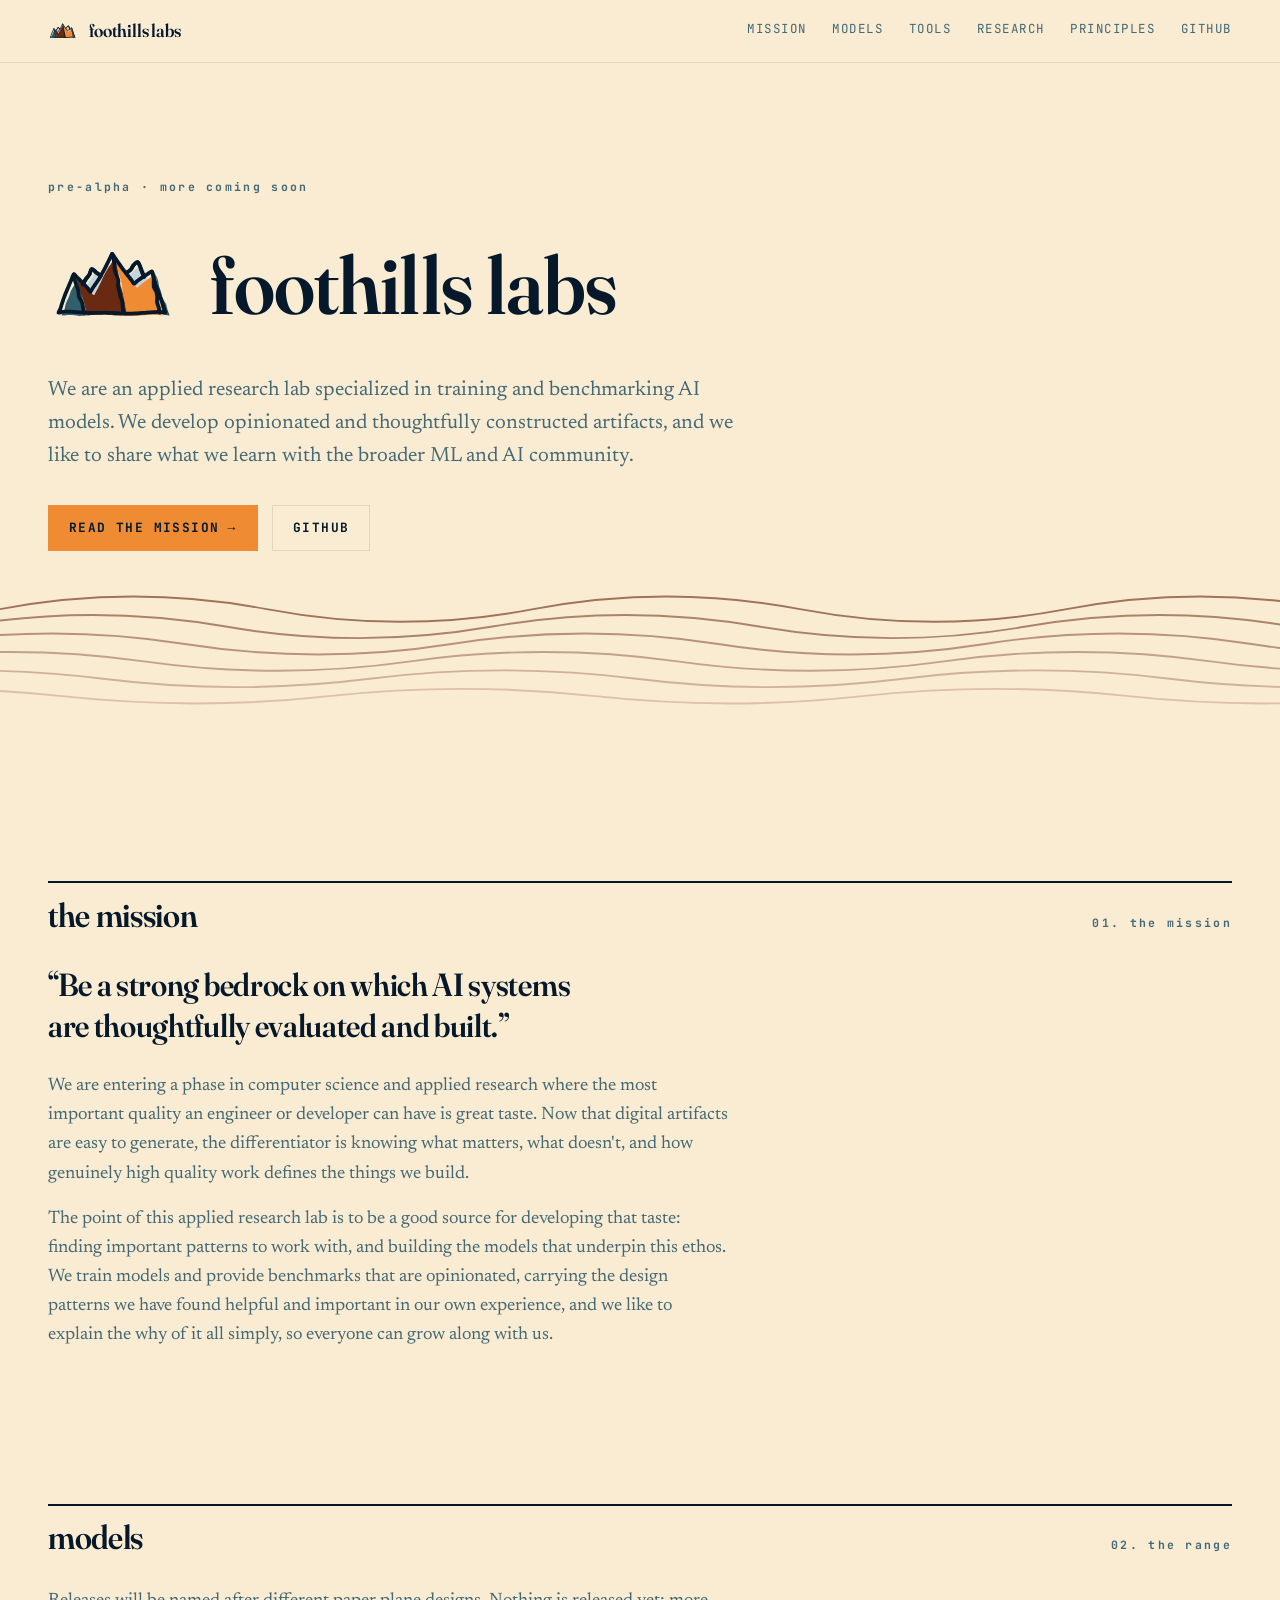
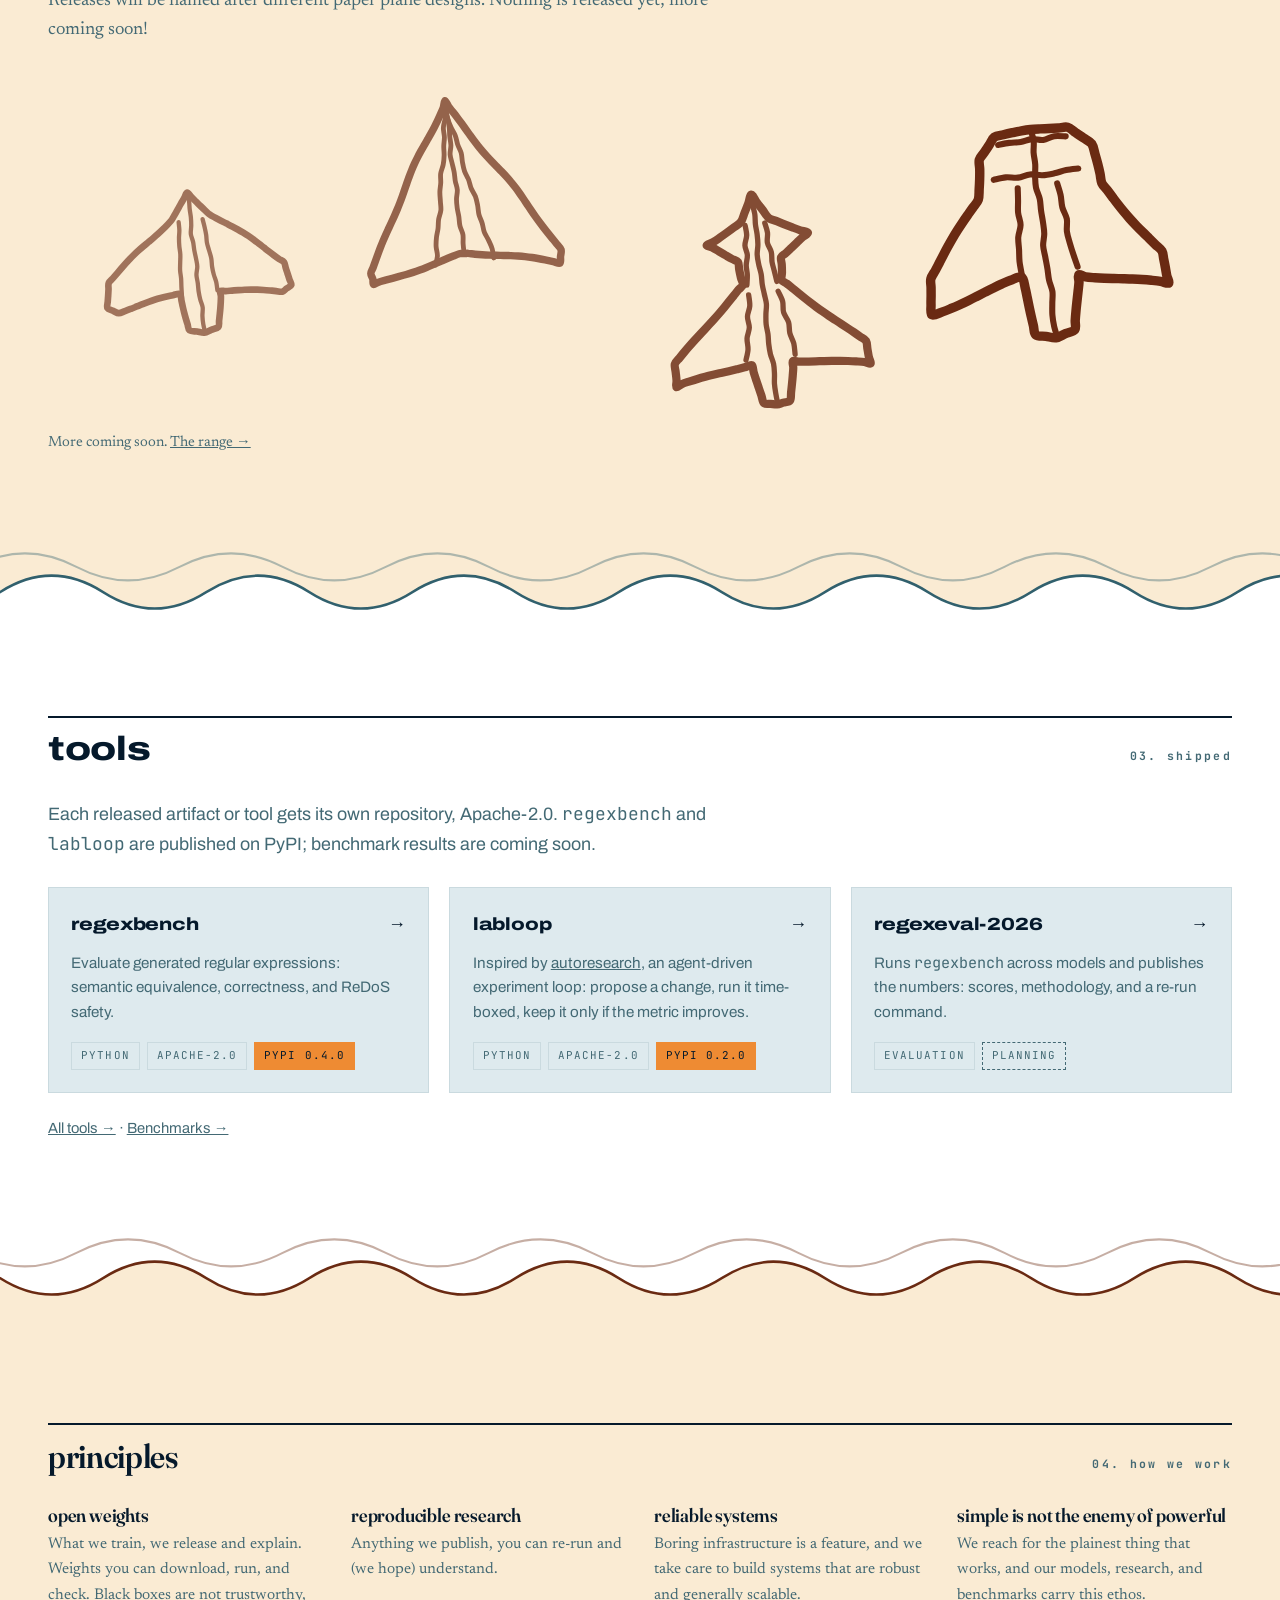
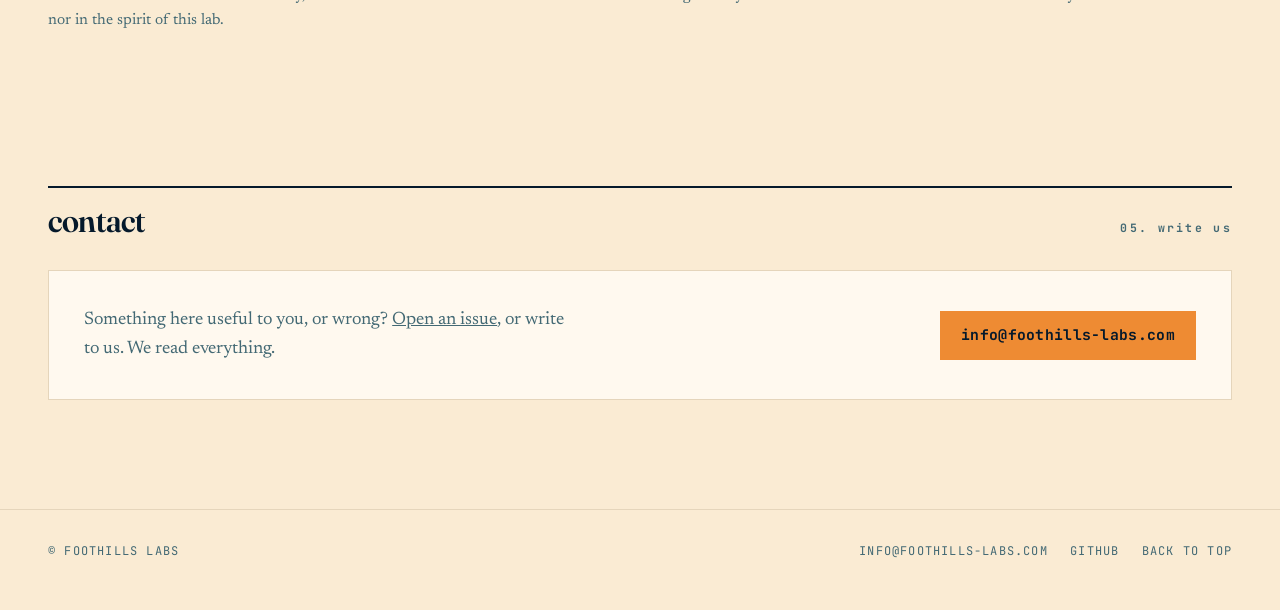
==== commit 83635b35: "Point the study cards at regexeval-2026 The study repo took its new name -- it is one dated evaluati" ====
--- a/index.html
+++ b/index.html
@@ -195,7 +195,7 @@
 
               <div class="card">
                 <div class="card-title">
-                  <h3><a href="https://github.com/foothills-labs/regexleaderboard">regexleaderboard</a></h3>
+                  <h3><a href="https://github.com/foothills-labs/regexeval-2026">regexeval-2026</a></h3>
                   <span class="arrow" aria-hidden="true">&rarr;</span>
                 </div>
                 <p>
--- a/assets/tokens.css
+++ b/assets/tokens.css
@@ -22,49 +22,49 @@
  */
 
 :root {
-  /* --- palette: chalk --------------------------------------------------- */
+  /* --- palette: cream --------------------------------------------------- */
 
   /* Descended from the founder's pastel card, with two deliberate moves away
    * from Anthropic's identity (warm cream ground + terracotta accent):
-   * the paper is COOL (chalk is b* 0.0; the warm cream it replaced was +4.8
-   * against their +4.1 — indistinguishable), and the warm accent is ROSE,
-   * not coral. Butterscotch, duck egg and smoke came through unchanged. */
-
-  /* Butterscotch. The one hot colour, and a fill rather than an ink: it
-   * holds dark text but must never set text itself — 1.86:1 on chalk. It is
+   * the paper is COOL (cream is b* 0.0; the warm cream it replaced was +4.8
+   * against their +4.1 — indistinguishable), and the warm accent is RUST,
+   * not coral. Orange, duck egg and smoke came through unchanged. */
+
+  /* Orange. The one hot colour, and a fill rather than an ink: it
+   * holds dark text but must never set text itself — 1.86:1 on cream. It is
    * the fill inside every glyph outline and the accent of both dark
    * schemes. */
-  --fh-butterscotch: #EE8B33;
-
-  /* Text placed ON a butterscotch fill: 7.1:1. This token is what makes
-   * "butterscotch is a fill, not an ink" mechanical rather than a thing to
-   * remember. It stays a fill on every ground — 2.14:1 on chalk.
+  --fh-orange: #EE8B33;
+
+  /* Text placed ON a orange fill: 7.1:1. This token is what makes
+   * "orange is a fill, not an ink" mechanical rather than a thing to
+   * remember. It stays a fill on every ground — 2.14:1 on cream.
    *
-   * The butterscotch FILL is the standing exception to "one accent per
-   * scheme": buttons, pills and live tags stay butterscotch in every scheme,
-   * including Cel and Notepad, whose accent ink is rose. One accent means
+   * The orange FILL is the standing exception to "one accent per
+   * scheme": buttons, pills and live tags stay orange in every scheme,
+   * including Cel and Notepad, whose accent ink is rust. One accent means
    * one accent INK — the fill is a brand constant, one of the three
    * through-lines (outline, fill, mono) that keep four schemes one brand. */
-  --fh-on-butterscotch: #05192B;
-
-  /* Rose is NO LONGER a fill-only colour. Harbour moved it from a pale pink
+  --fh-on-orange: #05192B;
+
+  /* Rust is NO LONGER a fill-only colour. Harbour moved it from a pale pink
    * to a burnt rust, which made it the accent INK on the light schemes
-   * (9.16:1 on chalk) — see Cel and Notepad below. It is still usable as a
+   * (9.16:1 on cream) — see Cel and Notepad below. It is still usable as a
    * fill, so it keeps a guard, but the guard had to flip with the value:
    * near-black on rust is 1.65:1, cream on rust is 9.16:1. */
-  --fh-rose: #6A2A12;
-  --fh-on-rose: #FAEBD3;
+  --fh-rust: #6A2A12;
+  --fh-on-rust: #FAEBD3;
 
   --fh-sumi: #05192B;        /* cool near-black; every outline is drawn in it */
-  --fh-chalk: #FAEBD3;       /* cool paper white — the light ground */
+  --fh-cream: #FAEBD3;       /* cool paper white — the light ground */
   --fh-white: #ffffff;
   --fh-warmwhite: #FFF9EF;   /* raised surface on the cream ground —
                                 lighter than the paper, not whiter than it */
   --fh-mist: #DEEAEE;        /* raised cool surface */
   --fh-duckegg: #9ABCC6;     /* pale green; second series on dark */
   --fh-smoke: #829AA1;       /* recessive detail and rules; never body text */
-  --fh-emerald: #31606D;     /* accent ink on light; panel ground on dark */
-  --fh-plum: #FFB881;        /* derived: rose fired dark; series on light */
+  --fh-teal: #31606D;     /* accent ink on light; panel ground on dark */
+  --fh-apricot: #FFB881;        /* derived: rust fired dark; series on light */
   --fh-night: #05192B;       /* derived: deep water; primary dark ground */
   --fh-slate: #132538;       /* raised surface on night */
   --fh-print: #082C35;       /* derived: smoked slate; dark tools ground */
@@ -104,35 +104,35 @@
  * build.py fails loudly if any sanctioned pairing slips. */
 
 /* Twilight — primary dark. The lab and the models. Deep water: night ground,
- * slate tiles, and the colour arriving through PANELS — emerald and rose
- * grounds, butterscotch fills, rose and duck-egg series — rather than
+ * slate tiles, and the colour arriving through PANELS — teal and rust
+ * grounds, orange fills, rust and duck-egg series — rather than
  * through the base ground. Dark pages are not monotone; they are dark paper
  * that pastel things sit on. */
 [data-scheme="twilight"] {
   --fh-bg: var(--fh-night);
   --fh-surface: var(--fh-slate);
-  --fh-text: var(--fh-chalk);
+  --fh-text: var(--fh-cream);
   --fh-text-muted: #9CB5BC;
   --fh-rule: #25364A;
-  --fh-accent: var(--fh-butterscotch);
+  --fh-accent: var(--fh-orange);
   --fh-accent-on: var(--fh-sumi);
   --fh-series-1: var(--fh-duckegg);
-  --fh-series-2: var(--fh-plum);
+  --fh-series-2: var(--fh-apricot);
   --fh-typeset: warm;
 }
 
-/* Cel — primary light. Cool paper, sumi ink, white surfaces, one emerald
+/* Cel — primary light. Cool paper, sumi ink, white surfaces, one teal
  * accent. */
 [data-scheme="cel"] {
-  --fh-bg: var(--fh-chalk);
+  --fh-bg: var(--fh-cream);
   --fh-surface: var(--fh-warmwhite);
   --fh-text: var(--fh-sumi);
   --fh-text-muted: #436974;
   --fh-rule: #E5D5BB;
-  --fh-accent: var(--fh-rose);
-  --fh-accent-on: var(--fh-chalk);
-  --fh-series-1: var(--fh-emerald);
-  --fh-series-2: var(--fh-rose);
+  --fh-accent: var(--fh-rust);
+  --fh-accent-on: var(--fh-cream);
+  --fh-series-1: var(--fh-teal);
+  --fh-series-2: var(--fh-rust);
   --fh-typeset: warm;
 }
 
@@ -143,14 +143,14 @@
   --fh-text: var(--fh-white);
   --fh-text-muted: #9CB5BC;
   --fh-rule: #395760;
-  --fh-accent: var(--fh-butterscotch);
+  --fh-accent: var(--fh-orange);
   --fh-accent-on: var(--fh-sumi);
-  --fh-series-1: var(--fh-plum);
+  --fh-series-1: var(--fh-apricot);
   --fh-series-2: var(--fh-duckegg);
   --fh-typeset: technical;
 }
 
-/* Notepad — secondary light. White page, mist tiles, emerald accent.
+/* Notepad — secondary light. White page, mist tiles, teal accent.
  * For anything read at length. */
 [data-scheme="notepad"] {
   --fh-bg: var(--fh-white);
@@ -158,32 +158,32 @@
   --fh-text: var(--fh-sumi);
   --fh-text-muted: #436974;
   --fh-rule: #CADADF;
-  --fh-accent: var(--fh-rose);
-  --fh-accent-on: var(--fh-chalk);
-  --fh-series-1: var(--fh-emerald);
-  --fh-series-2: var(--fh-rose);
+  --fh-accent: var(--fh-rust);
+  --fh-accent-on: var(--fh-cream);
+  --fh-series-1: var(--fh-teal);
+  --fh-series-2: var(--fh-rust);
   --fh-typeset: technical;
 }
 
 /* Default, when nothing declares a scheme: the lab pair, following the OS. */
 :root { --fh-bg: #05192B; --fh-surface: #132538; --fh-text: #FAEBD3;
         --fh-text-muted: #9CB5BC; --fh-rule: #25364A;
-        --fh-accent: var(--fh-butterscotch); --fh-accent-on: var(--fh-sumi);
-        --fh-series-1: var(--fh-duckegg); --fh-series-2: var(--fh-plum);
+        --fh-accent: var(--fh-orange); --fh-accent-on: var(--fh-sumi);
+        --fh-series-1: var(--fh-duckegg); --fh-series-2: var(--fh-apricot);
         /* The technical band's ground, exposed so page furniture that
          * straddles the boundary — seams, dividers — can reference it
          * instead of hard-coding a colour. Follows the same switch. */
         --fh-band-bg: var(--fh-print); --fh-band-surface: var(--fh-drafting);
-        --fh-band-ink: var(--fh-butterscotch); }
+        --fh-band-ink: var(--fh-orange); }
 
 @media (prefers-color-scheme: light) {
   :root:not([data-scheme]) {
-    --fh-bg: var(--fh-chalk); --fh-surface: var(--fh-warmwhite);
+    --fh-bg: var(--fh-cream); --fh-surface: var(--fh-warmwhite);
     --fh-text: var(--fh-sumi); --fh-text-muted: #436974; --fh-rule: #E5D5BB;
-    --fh-accent: var(--fh-rose); --fh-accent-on: var(--fh-chalk);
-    --fh-series-1: var(--fh-emerald); --fh-series-2: var(--fh-rose);
+    --fh-accent: var(--fh-rust); --fh-accent-on: var(--fh-cream);
+    --fh-series-1: var(--fh-teal); --fh-series-2: var(--fh-rust);
     --fh-band-bg: var(--fh-white); --fh-band-surface: var(--fh-mist);
-    --fh-band-ink: var(--fh-emerald);
+    --fh-band-ink: var(--fh-teal);
   }
 }
 
@@ -197,9 +197,9 @@
   --fh-text: var(--fh-white);
   --fh-text-muted: #9CB5BC;
   --fh-rule: #395760;
-  --fh-accent: var(--fh-butterscotch);
+  --fh-accent: var(--fh-orange);
   --fh-accent-on: var(--fh-sumi);
-  --fh-series-1: var(--fh-plum);
+  --fh-series-1: var(--fh-apricot);
   --fh-series-2: var(--fh-duckegg);
   --fh-typeset: technical;
 }
@@ -211,10 +211,10 @@
     --fh-text: var(--fh-sumi);
     --fh-text-muted: #436974;
     --fh-rule: #CADADF;
-    --fh-accent: var(--fh-rose);
-    --fh-accent-on: var(--fh-chalk);
-    --fh-series-1: var(--fh-emerald);
-    --fh-series-2: var(--fh-rose);
+    --fh-accent: var(--fh-rust);
+    --fh-accent-on: var(--fh-cream);
+    --fh-series-1: var(--fh-teal);
+    --fh-series-2: var(--fh-rust);
   }
 }
 
--- a/assets/style.css
+++ b/assets/style.css
@@ -244,8 +244,8 @@
   border: 1px solid transparent;
 }
 .btn-primary {
-  background: var(--fh-butterscotch);
-  color: var(--fh-on-butterscotch);
+  background: var(--fh-orange);
+  color: var(--fh-on-orange);
 }
 .btn-primary:hover { filter: brightness(1.07); }
 .btn-ghost {
@@ -316,7 +316,7 @@
   border: 1px solid var(--fh-rule);
   color: var(--fh-text-muted);
 }
-.tag[data-state="live"] { background: var(--fh-butterscotch); color: var(--fh-on-butterscotch); border-color: transparent; }
+.tag[data-state="live"] { background: var(--fh-orange); color: var(--fh-on-orange); border-color: transparent; }
 
 /* --- footer -------------------------------------------------------------- */
 
@@ -394,7 +394,7 @@
 /* Entering the band, the tools' paper ground rises into the lab's sky, inked
    so the line never sits on its own colour.
    COUPLING: the seam sits OUTSIDE the band it transitions into, so it cannot
-   inherit the band's scheme. It used to hard-code --fh-white and --fh-emerald
+   inherit the band's scheme. It used to hard-code --fh-white and --fh-emerald (now --fh-teal)
    as literals that had to be retuned by hand whenever the band's scheme was
    repainted upstream — and the harbour repaint duly moved the technical
    accent to rust while these stayed teal. --fh-band-* are the upstream tokens
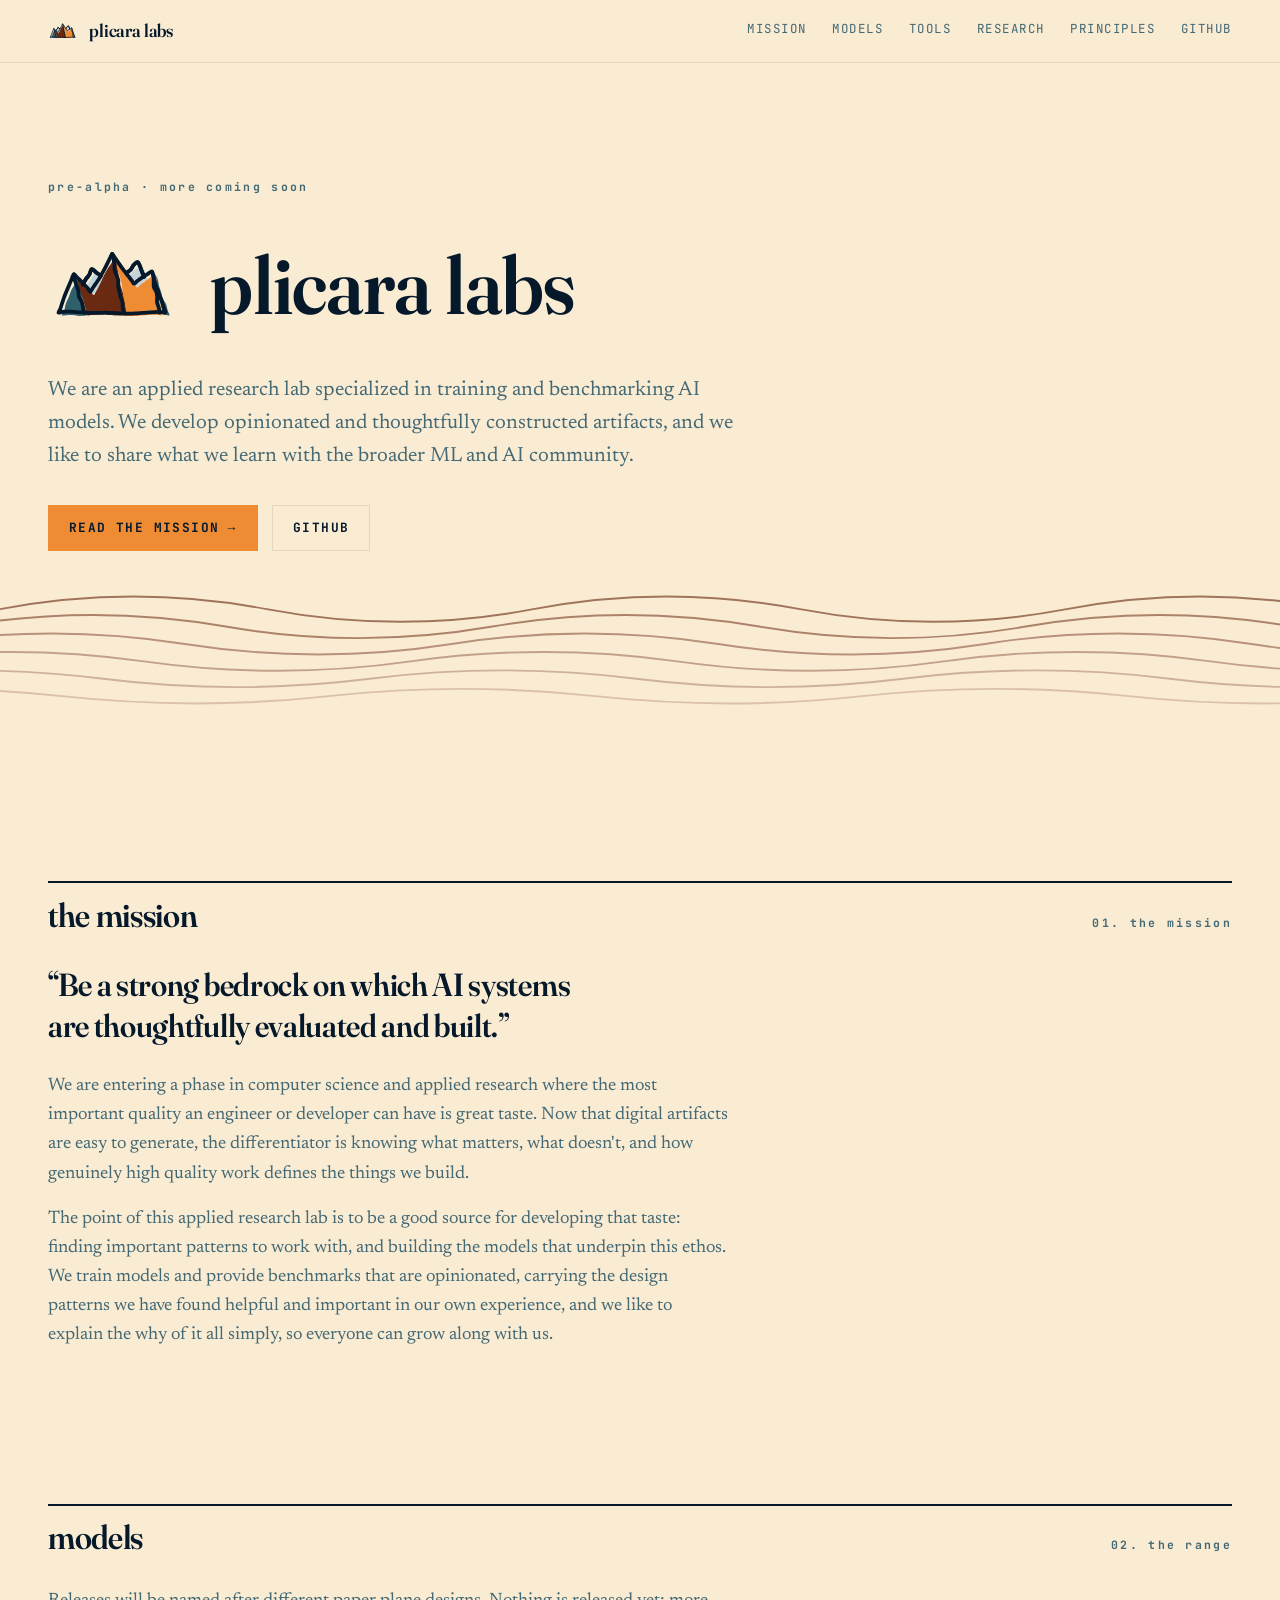
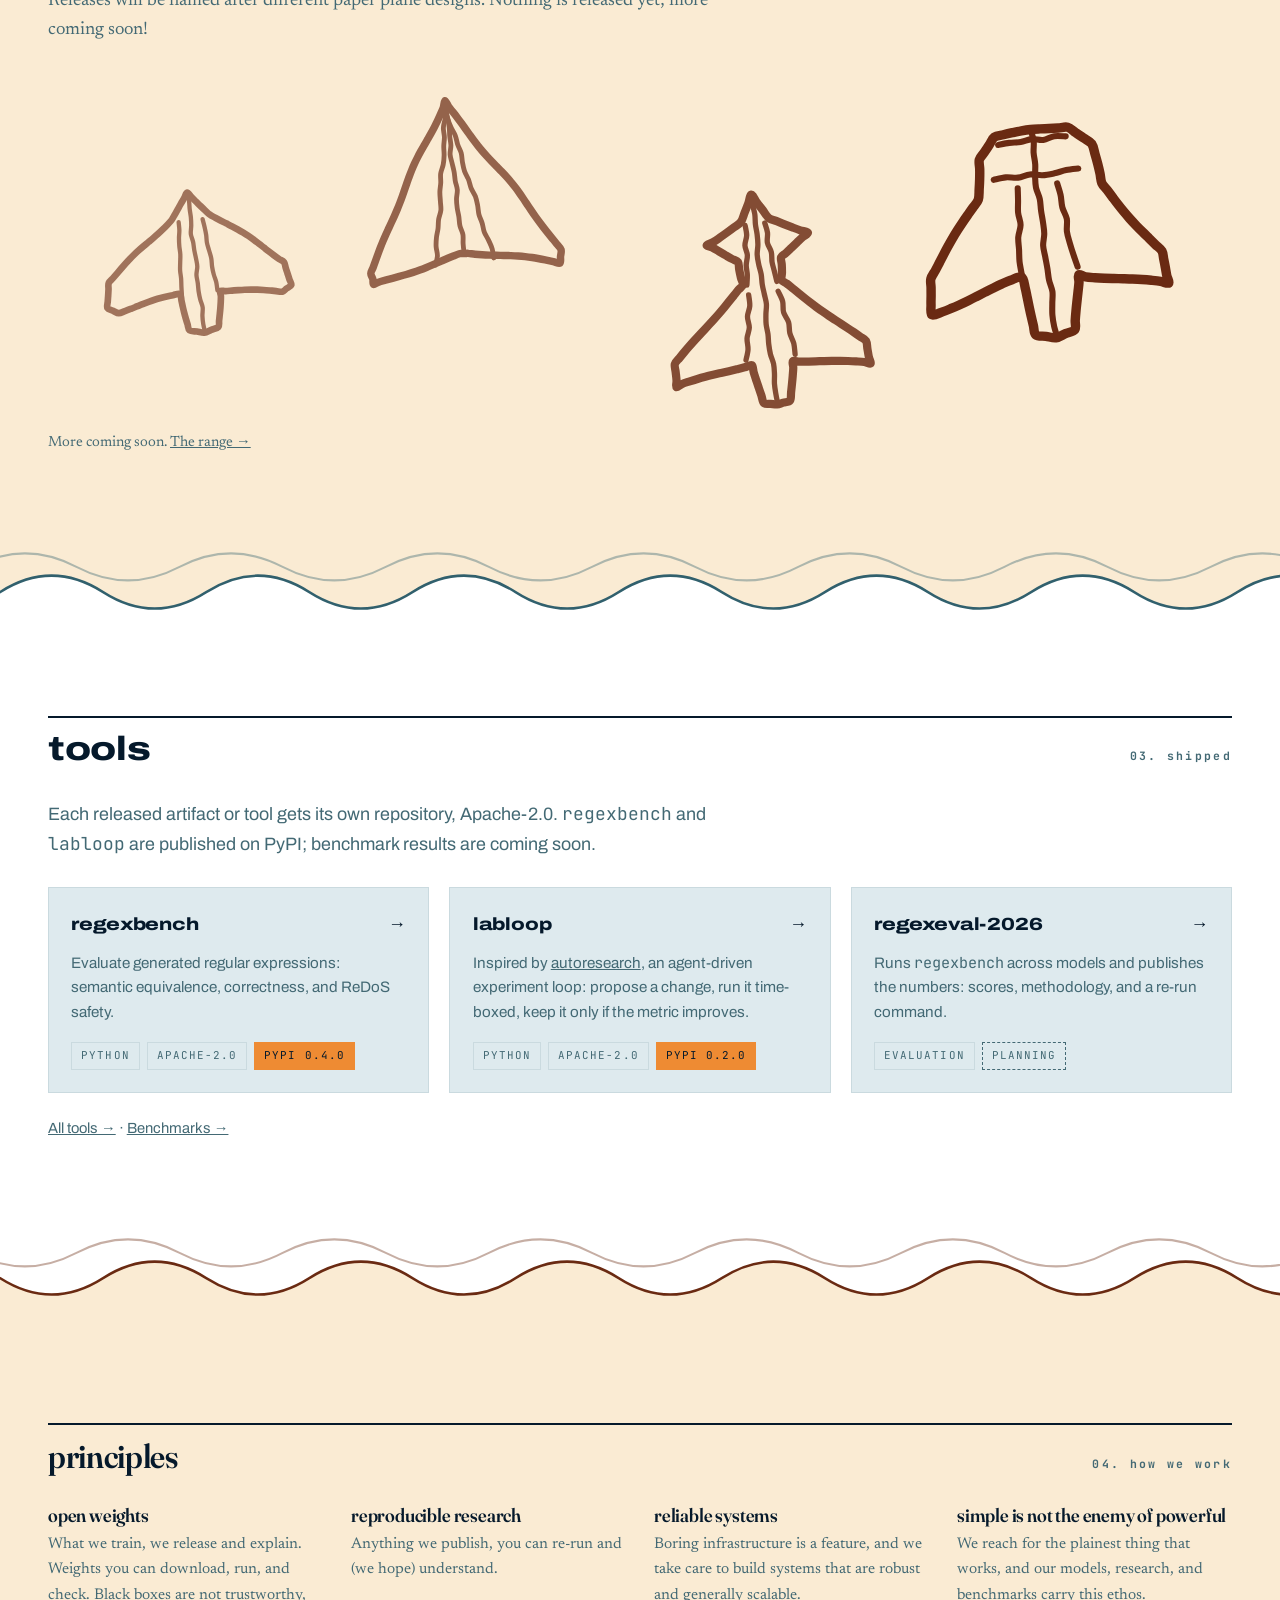
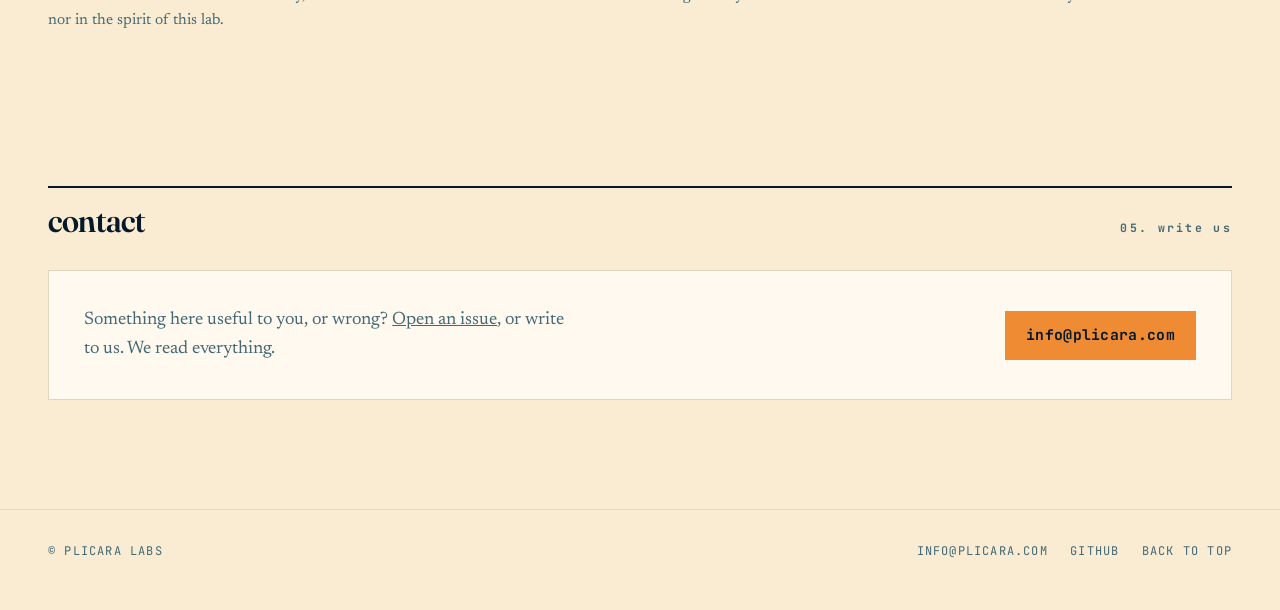
==== commit e89b222e: "Become plicara.com The site half of the rename, paired with plicara-brand#1 which is already on main" ====
--- a/index.html
+++ b/index.html
@@ -3,26 +3,26 @@
   <head>
     <meta charset="utf-8" />
     <meta name="viewport" content="width=device-width, initial-scale=1" />
-    <title>Foothills Labs</title>
+    <title>Plicara Labs</title>
     <meta
       name="description"
-      content="Foothills Labs is an applied research lab. We focus on simple tools for AI and ML workflows, research on best practices and the cutting edge, and training novel and thoughtfully constructed models."
+      content="Plicara Labs is an applied research lab. We focus on simple tools for AI and ML workflows, research on best practices and the cutting edge, and training novel and thoughtfully constructed models."
     />
-    <link rel="canonical" href="https://foothills-labs.com/" />
+    <link rel="canonical" href="https://plicara.com/" />
 
     <meta property="og:type" content="website" />
-    <meta property="og:site_name" content="Foothills Labs" />
-    <meta property="og:title" content="Foothills Labs" />
+    <meta property="og:site_name" content="Plicara Labs" />
+    <meta property="og:title" content="Plicara Labs" />
     <meta
       property="og:description"
       content="A (small) foundation lab. Tools, research, benchmarks and models!"
     />
-    <meta property="og:url" content="https://foothills-labs.com/" />
-    <meta property="og:image" content="https://foothills-labs.com/assets/brand/og.png" />
+    <meta property="og:url" content="https://plicara.com/" />
+    <meta property="og:image" content="https://plicara.com/assets/brand/og.png" />
     <meta property="og:image:width" content="1200" />
     <meta property="og:image:height" content="630" />
     <meta name="twitter:card" content="summary_large_image" />
-    <meta name="twitter:image" content="https://foothills-labs.com/assets/brand/og.png" />
+    <meta name="twitter:image" content="https://plicara.com/assets/brand/og.png" />
 
     <meta name="theme-color" content="#05192B" />
 
@@ -53,7 +53,7 @@
       <div class="wrap">
         <a class="brand" href="/">
           <span class="brand-mark" aria-hidden="true"></span>
-          Foothills Labs
+          Plicara Labs
         </a>
         <nav class="site-nav" aria-label="Primary">
           <a href="#mission">Mission</a>
@@ -61,7 +61,7 @@
           <a href="#tools">Tools</a>
           <a href="/research/">Research</a>
           <a href="#principles">Principles</a>
-          <a href="https://github.com/foothills-labs">GitHub</a>
+          <a href="https://github.com/plicara">GitHub</a>
         </nav>
       </div>
     </header>
@@ -72,7 +72,7 @@
           <p class="eyebrow">pre-alpha &middot; more coming soon</p>
           <div class="hero-lockup">
             <span class="hero-mark" aria-hidden="true"></span>
-            <h1>Foothills Labs</h1>
+            <h1>Plicara Labs</h1>
           </div>
           <p class="lede">
             We are an applied research lab specialized in training and
@@ -84,7 +84,7 @@
             <a class="btn btn-primary" href="#mission">
               Read the mission <span class="arrow" aria-hidden="true">&rarr;</span>
             </a>
-            <a class="btn btn-ghost" href="https://github.com/foothills-labs">
+            <a class="btn btn-ghost" href="https://github.com/plicara">
               GitHub
             </a>
           </div>
@@ -161,7 +161,7 @@
             <div class="project-grid">
               <div class="card">
                 <div class="card-title">
-                  <h3><a href="https://github.com/foothills-labs/regexbench">regexbench</a></h3>
+                  <h3><a href="https://github.com/plicara/regexbench">regexbench</a></h3>
                   <span class="arrow" aria-hidden="true">&rarr;</span>
                 </div>
                 <p>
@@ -177,7 +177,7 @@
 
               <div class="card">
                 <div class="card-title">
-                  <h3><a href="https://github.com/foothills-labs/labloop">labloop</a></h3>
+                  <h3><a href="https://github.com/plicara/labloop">labloop</a></h3>
                   <span class="arrow" aria-hidden="true">&rarr;</span>
                 </div>
                 <p>
@@ -195,7 +195,7 @@
 
               <div class="card">
                 <div class="card-title">
-                  <h3><a href="https://github.com/foothills-labs/regexeval-2026">regexeval-2026</a></h3>
+                  <h3><a href="https://github.com/plicara/regexeval-2026">regexeval-2026</a></h3>
                   <span class="arrow" aria-hidden="true">&rarr;</span>
                 </div>
                 <p>
@@ -264,11 +264,11 @@
           <div class="contact-card">
             <p>
               Something here useful to you, or wrong?
-              <a href="https://github.com/foothills-labs">Open an issue</a>,
+              <a href="https://github.com/plicara">Open an issue</a>,
               or write to us. We read everything.
             </p>
             <a class="btn btn-primary btn-mail"
-               href="mailto:info@foothills-labs.com">info@foothills-labs.com</a>
+               href="mailto:info@plicara.com">info@plicara.com</a>
           </div>
         </section>
       </div>
@@ -276,10 +276,10 @@
 
     <footer class="site-footer">
       <div class="wrap">
-        <span>&copy; Foothills Labs</span>
+        <span>&copy; Plicara Labs</span>
         <div class="footer-links">
-          <a href="mailto:info@foothills-labs.com">info@foothills-labs.com</a>
-          <a href="https://github.com/foothills-labs">GitHub</a>
+          <a href="mailto:info@plicara.com">info@plicara.com</a>
+          <a href="https://github.com/plicara">GitHub</a>
           <a href="#main">Back to top</a>
         </div>
       </div>
--- a/assets/tokens.css
+++ b/assets/tokens.css
@@ -1,4 +1,4 @@
-/* Foothills Labs — design tokens
+/* Plicara Labs — design tokens
  *
  * Generated companion: tokens.json. Rules and reasoning live in
  * docs/brand.md. Change them there first, then here, then regenerate the JSON
@@ -34,7 +34,7 @@
    * holds dark text but must never set text itself — 1.86:1 on cream. It is
    * the fill inside every glyph outline and the accent of both dark
    * schemes. */
-  --fh-orange: #EE8B33;
+  --pl-orange: #EE8B33;
 
   /* Text placed ON a orange fill: 7.1:1. This token is what makes
    * "orange is a fill, not an ink" mechanical rather than a thing to
@@ -45,56 +45,56 @@
    * including Cel and Notepad, whose accent ink is rust. One accent means
    * one accent INK — the fill is a brand constant, one of the three
    * through-lines (outline, fill, mono) that keep four schemes one brand. */
-  --fh-on-orange: #05192B;
+  --pl-on-orange: #05192B;
 
   /* Rust is NO LONGER a fill-only colour. Harbour moved it from a pale pink
    * to a burnt rust, which made it the accent INK on the light schemes
    * (9.16:1 on cream) — see Cel and Notepad below. It is still usable as a
    * fill, so it keeps a guard, but the guard had to flip with the value:
    * near-black on rust is 1.65:1, cream on rust is 9.16:1. */
-  --fh-rust: #6A2A12;
-  --fh-on-rust: #FAEBD3;
-
-  --fh-sumi: #05192B;        /* cool near-black; every outline is drawn in it */
-  --fh-cream: #FAEBD3;       /* cool paper white — the light ground */
-  --fh-white: #ffffff;
-  --fh-warmwhite: #FFF9EF;   /* raised surface on the cream ground —
+  --pl-rust: #6A2A12;
+  --pl-on-rust: #FAEBD3;
+
+  --pl-sumi: #05192B;        /* cool near-black; every outline is drawn in it */
+  --pl-cream: #FAEBD3;       /* cool paper white — the light ground */
+  --pl-white: #ffffff;
+  --pl-warmwhite: #FFF9EF;   /* raised surface on the cream ground —
                                 lighter than the paper, not whiter than it */
-  --fh-mist: #DEEAEE;        /* raised cool surface */
-  --fh-duckegg: #9ABCC6;     /* pale green; second series on dark */
-  --fh-smoke: #829AA1;       /* recessive detail and rules; never body text */
-  --fh-teal: #31606D;     /* accent ink on light; panel ground on dark */
-  --fh-apricot: #FFB881;        /* derived: rust fired dark; series on light */
-  --fh-night: #05192B;       /* derived: deep water; primary dark ground */
-  --fh-slate: #132538;       /* raised surface on night */
-  --fh-print: #082C35;       /* derived: smoked slate; dark tools ground */
-  --fh-drafting: #1D3E47;    /* raised surface on print */
+  --pl-mist: #DEEAEE;        /* raised cool surface */
+  --pl-duckegg: #9ABCC6;     /* pale green; second series on dark */
+  --pl-smoke: #829AA1;       /* recessive detail and rules; never body text */
+  --pl-teal: #31606D;     /* accent ink on light; panel ground on dark */
+  --pl-apricot: #FFB881;        /* derived: rust fired dark; series on light */
+  --pl-night: #05192B;       /* derived: deep water; primary dark ground */
+  --pl-slate: #132538;       /* raised surface on night */
+  --pl-print: #082C35;       /* derived: smoked slate; dark tools ground */
+  --pl-drafting: #1D3E47;    /* raised surface on print */
 
   /* --- type ------------------------------------------------------------- */
 
   /* Warm system — the lab and the models. Fraunces is built on deliberate
    * irregularity, which is the same argument the drawings make. */
-  --fh-font-display: "Fraunces", Georgia, "Times New Roman", serif;
-  --fh-font-body: "Newsreader", Georgia, "Times New Roman", serif;
+  --pl-font-display: "Fraunces", Georgia, "Times New Roman", serif;
+  --pl-font-body: "Newsreader", Georgia, "Times New Roman", serif;
 
   /* Technical system — benchmarks and tools. */
-  --fh-font-sans: "Archivo", "Helvetica Neue", Arial, sans-serif;
+  --pl-font-sans: "Archivo", "Helvetica Neue", Arial, sans-serif;
 
   /* Shared by both. The through-line. */
-  --fh-font-mono: "JetBrains Mono", ui-monospace, "SF Mono", Menlo, monospace;
-
-  --fh-tracking-label: 0.2em;
-  --fh-tracking-display: -0.01em;
-
-  --fh-step-0: 1rem;
-  --fh-step-1: 1.125rem;
-  --fh-step-2: 1.35rem;
-  --fh-step-3: 1.7rem;
-  --fh-step-4: 2.2rem;
-  --fh-step-5: 3rem;
-  --fh-step-6: 4.4rem;
-
-  --fh-measure: 68ch;
+  --pl-font-mono: "JetBrains Mono", ui-monospace, "SF Mono", Menlo, monospace;
+
+  --pl-tracking-label: 0.2em;
+  --pl-tracking-display: -0.01em;
+
+  --pl-step-0: 1rem;
+  --pl-step-1: 1.125rem;
+  --pl-step-2: 1.35rem;
+  --pl-step-3: 1.7rem;
+  --pl-step-4: 2.2rem;
+  --pl-step-5: 3rem;
+  --pl-step-6: 4.4rem;
+
+  --pl-measure: 68ch;
 }
 
 /* --- schemes ------------------------------------------------------------- */
@@ -109,81 +109,81 @@
  * through the base ground. Dark pages are not monotone; they are dark paper
  * that pastel things sit on. */
 [data-scheme="twilight"] {
-  --fh-bg: var(--fh-night);
-  --fh-surface: var(--fh-slate);
-  --fh-text: var(--fh-cream);
-  --fh-text-muted: #9CB5BC;
-  --fh-rule: #25364A;
-  --fh-accent: var(--fh-orange);
-  --fh-accent-on: var(--fh-sumi);
-  --fh-series-1: var(--fh-duckegg);
-  --fh-series-2: var(--fh-apricot);
-  --fh-typeset: warm;
+  --pl-bg: var(--pl-night);
+  --pl-surface: var(--pl-slate);
+  --pl-text: var(--pl-cream);
+  --pl-text-muted: #9CB5BC;
+  --pl-rule: #25364A;
+  --pl-accent: var(--pl-orange);
+  --pl-accent-on: var(--pl-sumi);
+  --pl-series-1: var(--pl-duckegg);
+  --pl-series-2: var(--pl-apricot);
+  --pl-typeset: warm;
 }
 
 /* Cel — primary light. Cool paper, sumi ink, white surfaces, one teal
  * accent. */
 [data-scheme="cel"] {
-  --fh-bg: var(--fh-cream);
-  --fh-surface: var(--fh-warmwhite);
-  --fh-text: var(--fh-sumi);
-  --fh-text-muted: #436974;
-  --fh-rule: #E5D5BB;
-  --fh-accent: var(--fh-rust);
-  --fh-accent-on: var(--fh-cream);
-  --fh-series-1: var(--fh-teal);
-  --fh-series-2: var(--fh-rust);
-  --fh-typeset: warm;
+  --pl-bg: var(--pl-cream);
+  --pl-surface: var(--pl-warmwhite);
+  --pl-text: var(--pl-sumi);
+  --pl-text-muted: #436974;
+  --pl-rule: #E5D5BB;
+  --pl-accent: var(--pl-rust);
+  --pl-accent-on: var(--pl-cream);
+  --pl-series-1: var(--pl-teal);
+  --pl-series-2: var(--pl-rust);
+  --pl-typeset: warm;
 }
 
 /* Blueprint — secondary dark. Benchmarks and tools, on smoked slate. */
 [data-scheme="blueprint"] {
-  --fh-bg: var(--fh-print);
-  --fh-surface: var(--fh-drafting);
-  --fh-text: var(--fh-white);
-  --fh-text-muted: #9CB5BC;
-  --fh-rule: #395760;
-  --fh-accent: var(--fh-orange);
-  --fh-accent-on: var(--fh-sumi);
-  --fh-series-1: var(--fh-apricot);
-  --fh-series-2: var(--fh-duckegg);
-  --fh-typeset: technical;
+  --pl-bg: var(--pl-print);
+  --pl-surface: var(--pl-drafting);
+  --pl-text: var(--pl-white);
+  --pl-text-muted: #9CB5BC;
+  --pl-rule: #395760;
+  --pl-accent: var(--pl-orange);
+  --pl-accent-on: var(--pl-sumi);
+  --pl-series-1: var(--pl-apricot);
+  --pl-series-2: var(--pl-duckegg);
+  --pl-typeset: technical;
 }
 
 /* Notepad — secondary light. White page, mist tiles, teal accent.
  * For anything read at length. */
 [data-scheme="notepad"] {
-  --fh-bg: var(--fh-white);
-  --fh-surface: var(--fh-mist);
-  --fh-text: var(--fh-sumi);
-  --fh-text-muted: #436974;
-  --fh-rule: #CADADF;
-  --fh-accent: var(--fh-rust);
-  --fh-accent-on: var(--fh-cream);
-  --fh-series-1: var(--fh-teal);
-  --fh-series-2: var(--fh-rust);
-  --fh-typeset: technical;
+  --pl-bg: var(--pl-white);
+  --pl-surface: var(--pl-mist);
+  --pl-text: var(--pl-sumi);
+  --pl-text-muted: #436974;
+  --pl-rule: #CADADF;
+  --pl-accent: var(--pl-rust);
+  --pl-accent-on: var(--pl-cream);
+  --pl-series-1: var(--pl-teal);
+  --pl-series-2: var(--pl-rust);
+  --pl-typeset: technical;
 }
 
 /* Default, when nothing declares a scheme: the lab pair, following the OS. */
-:root { --fh-bg: #05192B; --fh-surface: #132538; --fh-text: #FAEBD3;
-        --fh-text-muted: #9CB5BC; --fh-rule: #25364A;
-        --fh-accent: var(--fh-orange); --fh-accent-on: var(--fh-sumi);
-        --fh-series-1: var(--fh-duckegg); --fh-series-2: var(--fh-apricot);
+:root { --pl-bg: #05192B; --pl-surface: #132538; --pl-text: #FAEBD3;
+        --pl-text-muted: #9CB5BC; --pl-rule: #25364A;
+        --pl-accent: var(--pl-orange); --pl-accent-on: var(--pl-sumi);
+        --pl-series-1: var(--pl-duckegg); --pl-series-2: var(--pl-apricot);
         /* The technical band's ground, exposed so page furniture that
          * straddles the boundary — seams, dividers — can reference it
          * instead of hard-coding a colour. Follows the same switch. */
-        --fh-band-bg: var(--fh-print); --fh-band-surface: var(--fh-drafting);
-        --fh-band-ink: var(--fh-orange); }
+        --pl-band-bg: var(--pl-print); --pl-band-surface: var(--pl-drafting);
+        --pl-band-ink: var(--pl-orange); }
 
 @media (prefers-color-scheme: light) {
   :root:not([data-scheme]) {
-    --fh-bg: var(--fh-cream); --fh-surface: var(--fh-warmwhite);
-    --fh-text: var(--fh-sumi); --fh-text-muted: #436974; --fh-rule: #E5D5BB;
-    --fh-accent: var(--fh-rust); --fh-accent-on: var(--fh-cream);
-    --fh-series-1: var(--fh-teal); --fh-series-2: var(--fh-rust);
-    --fh-band-bg: var(--fh-white); --fh-band-surface: var(--fh-mist);
-    --fh-band-ink: var(--fh-teal);
+    --pl-bg: var(--pl-cream); --pl-surface: var(--pl-warmwhite);
+    --pl-text: var(--pl-sumi); --pl-text-muted: #436974; --pl-rule: #E5D5BB;
+    --pl-accent: var(--pl-rust); --pl-accent-on: var(--pl-cream);
+    --pl-series-1: var(--pl-teal); --pl-series-2: var(--pl-rust);
+    --pl-band-bg: var(--pl-white); --pl-band-surface: var(--pl-mist);
+    --pl-band-ink: var(--pl-teal);
   }
 }
 
@@ -192,29 +192,29 @@
  * dark page; this resolves to blueprint at night and notepad by day, using
  * the same dark-first shape :root uses for twilight/cel. */
 [data-scheme="technical"] {
-  --fh-bg: var(--fh-print);
-  --fh-surface: var(--fh-drafting);
-  --fh-text: var(--fh-white);
-  --fh-text-muted: #9CB5BC;
-  --fh-rule: #395760;
-  --fh-accent: var(--fh-orange);
-  --fh-accent-on: var(--fh-sumi);
-  --fh-series-1: var(--fh-apricot);
-  --fh-series-2: var(--fh-duckegg);
-  --fh-typeset: technical;
+  --pl-bg: var(--pl-print);
+  --pl-surface: var(--pl-drafting);
+  --pl-text: var(--pl-white);
+  --pl-text-muted: #9CB5BC;
+  --pl-rule: #395760;
+  --pl-accent: var(--pl-orange);
+  --pl-accent-on: var(--pl-sumi);
+  --pl-series-1: var(--pl-apricot);
+  --pl-series-2: var(--pl-duckegg);
+  --pl-typeset: technical;
 }
 
 @media (prefers-color-scheme: light) {
   [data-scheme="technical"] {
-    --fh-bg: var(--fh-white);
-    --fh-surface: var(--fh-mist);
-    --fh-text: var(--fh-sumi);
-    --fh-text-muted: #436974;
-    --fh-rule: #CADADF;
-    --fh-accent: var(--fh-rust);
-    --fh-accent-on: var(--fh-cream);
-    --fh-series-1: var(--fh-teal);
-    --fh-series-2: var(--fh-rust);
+    --pl-bg: var(--pl-white);
+    --pl-surface: var(--pl-mist);
+    --pl-text: var(--pl-sumi);
+    --pl-text-muted: #436974;
+    --pl-rule: #CADADF;
+    --pl-accent: var(--pl-rust);
+    --pl-accent-on: var(--pl-cream);
+    --pl-series-1: var(--pl-teal);
+    --pl-series-2: var(--pl-rust);
   }
 }
 
@@ -224,27 +224,27 @@
  * applied to <html> or to a single <section> and behave the same either way. */
 body,
 [data-scheme] {
-  background: var(--fh-bg);
-  color: var(--fh-text);
+  background: var(--pl-bg);
+  color: var(--pl-text);
 }
 
 /* Warm typeset — the lab and the models. */
 [data-scheme="twilight"], [data-scheme="cel"], :root:not([data-scheme]) {
-  --fh-face-display: var(--fh-font-display);
-  --fh-face-body: var(--fh-font-body);
-  --fh-display-settings: "opsz" 96, "SOFT" 24, "WONK" 1;
-  --fh-display-weight: 600;
-  --fh-body-weight: 400;
+  --pl-face-display: var(--pl-font-display);
+  --pl-face-body: var(--pl-font-body);
+  --pl-display-settings: "opsz" 96, "SOFT" 24, "WONK" 1;
+  --pl-display-weight: 600;
+  --pl-body-weight: 400;
 }
 
 /* Technical typeset — benchmarks and tools. */
 [data-scheme="blueprint"], [data-scheme="notepad"],
 [data-scheme="technical"] {
-  --fh-face-display: var(--fh-font-sans);
-  --fh-face-body: var(--fh-font-sans);
-  --fh-display-settings: "wght" 800, "wdth" 125;
-  --fh-display-weight: 800;
-  --fh-body-weight: 400;
+  --pl-face-display: var(--pl-font-sans);
+  --pl-face-body: var(--pl-font-sans);
+  --pl-display-settings: "wght" 800, "wdth" 125;
+  --pl-display-weight: 800;
+  --pl-body-weight: 400;
 }
 
 /* Display is LOWERCASE in both typesets — headlines, the lab name, section
@@ -253,26 +253,26 @@
  * body text keep their capitals — the transform applies to display roles
  * only. */
 .fh-display {
-  font-family: var(--fh-face-display);
-  font-variation-settings: var(--fh-display-settings);
-  font-weight: var(--fh-display-weight);
-  letter-spacing: var(--fh-tracking-display);
+  font-family: var(--pl-face-display);
+  font-variation-settings: var(--pl-display-settings);
+  font-weight: var(--pl-display-weight);
+  letter-spacing: var(--pl-tracking-display);
   line-height: 1.02;
   text-transform: lowercase;
   text-wrap: balance;
 }
 
 .fh-body {
-  font-family: var(--fh-face-body);
-  font-weight: var(--fh-body-weight);
+  font-family: var(--pl-face-body);
+  font-weight: var(--pl-body-weight);
   line-height: 1.6;
-  max-width: var(--fh-measure);
+  max-width: var(--pl-measure);
 }
 
 /* Figures are mono and tabular in BOTH systems. A flight time and an eval
  * score are the same kind of fact and must look like it. */
 .fh-data {
-  font-family: var(--fh-font-mono);
+  font-family: var(--pl-font-mono);
   font-variant-numeric: tabular-nums;
 }
 
@@ -280,11 +280,11 @@
  * what marks a label as a label, and it never touches identifiers:
  * `regexbench` is a package name and REGEXBENCH is a different string. */
 .fh-label {
-  font-family: var(--fh-font-mono);
+  font-family: var(--pl-font-mono);
   font-weight: 700;
   text-transform: uppercase;
-  letter-spacing: var(--fh-tracking-label);
-  color: var(--fh-text-muted);
-}
-
-:focus-visible { outline: 2px solid var(--fh-accent); outline-offset: 2px; }
+  letter-spacing: var(--pl-tracking-label);
+  color: var(--pl-text-muted);
+}
+
+:focus-visible { outline: 2px solid var(--pl-accent); outline-offset: 2px; }
--- a/assets/style.css
+++ b/assets/style.css
@@ -1,11 +1,11 @@
-/* Foothills Labs — site styles
+/* Plicara Labs — site styles
  *
  * The palette, the four schemes and the two type systems come from
  * assets/tokens.css, which is a copy of assets/tokens/tokens.css in the
  * foundation_lab repo. Do not edit the tokens here — change them there and
  * copy the file across, so the site and the brand guide cannot drift.
  *
- * Rules: https://github.com/foothills-labs/foundation_lab/blob/main/docs/brand.md
+ * Rules: https://github.com/plicara/foundation_lab/blob/main/docs/brand.md
  *
  * Scheme use on this site:
  *   twilight / cel   the lab and the models  — default, /models/
@@ -58,10 +58,10 @@
 
 body,
 [data-scheme] {
-  /* --fh-face-body follows the scheme's typeset: Newsreader in the warm half,
-     Archivo in the technical half. Using --fh-font-body here instead would
+  /* --pl-face-body follows the scheme's typeset: Newsreader in the warm half,
+     Archivo in the technical half. Using --pl-font-body here instead would
      pin every scheme to the serif. */
-  font-family: var(--fh-face-body);
+  font-family: var(--pl-face-body);
 }
 
 body {
@@ -79,17 +79,17 @@
 a { color: inherit; }
 
 :focus-visible {
-  outline: 2px solid var(--fh-accent);
+  outline: 2px solid var(--pl-accent);
   outline-offset: 3px;
 }
 
 .skip-link {
   position: absolute;
   left: -9999px;
-  background: var(--fh-accent);
-  color: var(--fh-accent-on);
+  background: var(--pl-accent);
+  color: var(--pl-accent-on);
   padding: 0.6rem 1rem;
-  font-family: var(--fh-font-mono);
+  font-family: var(--pl-font-mono);
   font-size: 0.8rem;
 }
 .skip-link:focus { left: 1rem; top: 1rem; z-index: 10; }
@@ -111,10 +111,10 @@
  * the lab name, section titles. Professional with an air of levity, and a
  * property of the role rather than something to remember per heading. */
 h1, h2, h3 {
-  font-family: var(--fh-face-display);
-  font-variation-settings: var(--fh-display-settings);
-  font-weight: var(--fh-display-weight);
-  letter-spacing: var(--fh-tracking-display);
+  font-family: var(--pl-face-display);
+  font-variation-settings: var(--pl-display-settings);
+  font-weight: var(--pl-display-weight);
+  letter-spacing: var(--pl-tracking-display);
   text-transform: lowercase;
   line-height: 1.04;
   text-wrap: balance;
@@ -129,12 +129,12 @@
    "01. THE MISSION". The other mono labels (nav, buttons, tags, column heads)
    keep uppercase until the wider branding pass. */
 .eyebrow {
-  font-family: var(--fh-font-mono);
+  font-family: var(--pl-font-mono);
   font-weight: 700;
   font-size: 0.72rem;
-  letter-spacing: var(--fh-tracking-label);
+  letter-spacing: var(--pl-tracking-label);
   text-transform: lowercase;
-  color: var(--fh-text-muted);
+  color: var(--pl-text-muted);
   margin: 0;
 }
 
@@ -142,17 +142,17 @@
 .tag,
 .tags,
 code {
-  font-family: var(--fh-font-mono);
+  font-family: var(--pl-font-mono);
   font-variant-numeric: tabular-nums;
 }
 
 /* --- header -------------------------------------------------------------- */
 
 .site-header {
-  border-bottom: 1px solid var(--fh-rule);
+  border-bottom: 1px solid var(--pl-rule);
   position: sticky;
   top: 0;
-  background: var(--fh-bg);
+  background: var(--pl-bg);
   z-index: 5;
 }
 .site-header .wrap {
@@ -169,16 +169,16 @@
   align-items: center;
   gap: 0.7rem;
   text-decoration: none;
-  font-family: var(--fh-face-display);
-  font-variation-settings: var(--fh-display-settings);
-  font-weight: var(--fh-display-weight);
+  font-family: var(--pl-face-display);
+  font-variation-settings: var(--pl-display-settings);
+  font-weight: var(--pl-display-weight);
   font-size: 1.15rem;
-  letter-spacing: var(--fh-tracking-display);
+  letter-spacing: var(--pl-tracking-display);
   /* The in-page header sets the name in the surface's display face beside
      the mark — lowercase either way (brand.md § Logo). */
   text-transform: lowercase;
 }
-.brand svg { display: block; color: var(--fh-accent); flex: none; }
+.brand svg { display: block; color: var(--pl-accent); flex: none; }
 
 /* The header .wrap wraps the nav onto its own line, but the nav has to wrap
    its own items too: five uppercase mono labels measure ~408px, which is
@@ -189,18 +189,18 @@
   display: flex;
   flex-wrap: wrap;
   gap: 0.5rem 1.6rem;
-  font-family: var(--fh-font-mono);
+  font-family: var(--pl-font-mono);
   font-size: 0.78rem;
   letter-spacing: 0.12em;
   text-transform: uppercase;
 }
 .site-nav a {
   text-decoration: none;
-  color: var(--fh-text-muted);
+  color: var(--pl-text-muted);
   padding-bottom: 2px;
   border-bottom: 2px solid transparent;
 }
-.site-nav a:hover { color: var(--fh-text); border-bottom-color: var(--fh-accent); }
+.site-nav a:hover { color: var(--pl-text); border-bottom-color: var(--pl-accent); }
 
 /* --- hero ---------------------------------------------------------------- */
 
@@ -219,11 +219,11 @@
   width: clamp(78px, 11vw, 132px);
   aspect-ratio: 1;
   flex: none;
-  background: var(--fh-mark) center / contain no-repeat;
+  background: var(--pl-mark) center / contain no-repeat;
 }
 .lede {
   font-size: clamp(1.05rem, 1.6vw, 1.3rem);
-  color: var(--fh-text-muted);
+  color: var(--pl-text-muted);
   max-width: 58ch;
   margin: 0;
 }
@@ -236,7 +236,7 @@
   gap: 0.5rem;
   padding: 0.72rem 1.25rem;
   text-decoration: none;
-  font-family: var(--fh-font-mono);
+  font-family: var(--pl-font-mono);
   font-size: 0.8rem;
   font-weight: 700;
   letter-spacing: 0.11em;
@@ -244,15 +244,15 @@
   border: 1px solid transparent;
 }
 .btn-primary {
-  background: var(--fh-orange);
-  color: var(--fh-on-orange);
+  background: var(--pl-orange);
+  color: var(--pl-on-orange);
 }
 .btn-primary:hover { filter: brightness(1.07); }
 .btn-ghost {
-  border-color: var(--fh-rule);
-  color: var(--fh-text);
-}
-.btn-ghost:hover { border-color: var(--fh-accent); }
+  border-color: var(--pl-rule);
+  color: var(--pl-text);
+}
+.btn-ghost:hover { border-color: var(--pl-accent); }
 .arrow { transition: transform 140ms ease-out; }
 .btn:hover .arrow { transform: translateX(3px); }
 @media (prefers-reduced-motion: reduce) {
@@ -265,7 +265,7 @@
 .section { padding-block: clamp(2.75rem, 6vw, 5rem); }
 
 .section-head {
-  border-top: 2px solid var(--fh-text);
+  border-top: 2px solid var(--pl-text);
   padding-top: 0.9rem;
   margin-bottom: 2rem;
   display: flex;
@@ -285,7 +285,7 @@
   gap: 1.75rem;
 }
 .focus h3 { font-size: 1.2rem; margin-bottom: 0.4rem; }
-.focus p { color: var(--fh-text-muted); margin: 0; font-size: 0.97rem; }
+.focus p { color: var(--pl-text-muted); margin: 0; font-size: 0.97rem; }
 
 /* --- projects ------------------------------------------------------------ */
 
@@ -295,8 +295,8 @@
   gap: 1.25rem;
 }
 .card {
-  background: var(--fh-surface);
-  border: 1px solid var(--fh-rule);
+  background: var(--pl-surface);
+  border: 1px solid var(--pl-rule);
   padding: 1.4rem;
   display: flex;
   flex-direction: column;
@@ -305,7 +305,7 @@
 }
 .card-title { display: flex; align-items: baseline; justify-content: space-between; gap: 0.75rem; }
 .card-title h3 { font-size: 1.1rem; }
-.card p { margin: 0; color: var(--fh-text-muted); font-size: 0.95rem; }
+.card p { margin: 0; color: var(--pl-text-muted); font-size: 0.95rem; }
 
 .tags { display: flex; gap: 0.45rem; flex-wrap: wrap; margin-top: auto; padding-top: 0.4rem; }
 .tag {
@@ -313,15 +313,15 @@
   letter-spacing: 0.1em;
   text-transform: uppercase;
   padding: 0.25rem 0.55rem;
-  border: 1px solid var(--fh-rule);
-  color: var(--fh-text-muted);
-}
-.tag[data-state="live"] { background: var(--fh-orange); color: var(--fh-on-orange); border-color: transparent; }
+  border: 1px solid var(--pl-rule);
+  color: var(--pl-text-muted);
+}
+.tag[data-state="live"] { background: var(--pl-orange); color: var(--pl-on-orange); border-color: transparent; }
 
 /* --- footer -------------------------------------------------------------- */
 
 .site-footer {
-  border-top: 1px solid var(--fh-rule);
+  border-top: 1px solid var(--pl-rule);
   padding-block: 2rem 3rem;
   margin-top: 2rem;
 }
@@ -330,15 +330,15 @@
   justify-content: space-between;
   gap: 1rem;
   flex-wrap: wrap;
-  font-family: var(--fh-font-mono);
+  font-family: var(--pl-font-mono);
   font-size: 0.75rem;
   letter-spacing: 0.1em;
   text-transform: uppercase;
-  color: var(--fh-text-muted);
+  color: var(--pl-text-muted);
 }
 .footer-links { display: flex; gap: 1.4rem; }
 .site-footer a { text-decoration: none; }
-.site-footer a:hover { color: var(--fh-accent); }
+.site-footer a:hover { color: var(--pl-accent); }
 
 /* --- 404 ----------------------------------------------------------------- */
 
@@ -366,7 +366,7 @@
   display: block;
   width: 100%;
   height: clamp(92px, 11vw, 168px);
-  color: var(--fh-accent);
+  color: var(--pl-accent);
   opacity: 0.8;
   margin-top: clamp(1.25rem, 3vw, 2.25rem);
 }
@@ -394,22 +394,22 @@
 /* Entering the band, the tools' paper ground rises into the lab's sky, inked
    so the line never sits on its own colour.
    COUPLING: the seam sits OUTSIDE the band it transitions into, so it cannot
-   inherit the band's scheme. It used to hard-code --fh-white and --fh-emerald (now --fh-teal)
+   inherit the band's scheme. It used to hard-code --pl-white and --pl-emerald (now --pl-teal)
    as literals that had to be retuned by hand whenever the band's scheme was
    repainted upstream — and the harbour repaint duly moved the technical
-   accent to rust while these stayed teal. --fh-band-* are the upstream tokens
+   accent to rust while these stayed teal. --pl-band-* are the upstream tokens
    for exactly this: they follow the band's light/dark switch, so the seam
    tracks it without a literal to forget. */
-.seam-down { background: var(--fh-bg); }
-.seam-down .wave-ground { color: var(--fh-band-bg); }
+.seam-down { background: var(--pl-bg); }
+.seam-down .wave-ground { color: var(--pl-band-bg); }
 .seam-down .wave-crest,
-.seam-down .wave-echo { stroke: var(--fh-band-ink); }
+.seam-down .wave-echo { stroke: var(--pl-band-ink); }
 
 /* Leaving it, the lab's own ground rises back, inked with its accent. */
-.seam-up { background: var(--fh-band-bg); }
-.seam-up .wave-ground { color: var(--fh-bg); }
+.seam-up { background: var(--pl-band-bg); }
+.seam-up .wave-ground { color: var(--pl-bg); }
 .seam-up .wave-crest,
-.seam-up .wave-echo { stroke: var(--fh-accent); }
+.seam-up .wave-echo { stroke: var(--pl-accent); }
 
 .wave-echo { opacity: 0.38; }
 
@@ -433,7 +433,7 @@
    as a div-plus-stretched-link rather than one big anchor so a card can carry
    links of its own (labloop credits autoresearch). */
 .card { position: relative; transition: border-color 140ms ease-out; }
-.card:hover { border-color: var(--fh-accent); }
+.card:hover { border-color: var(--pl-accent); }
 .card-title a { text-decoration: none; }
 .card-title a::after { content: ""; position: absolute; inset: 0; }
 .card:hover .card-title h3 { text-decoration: underline; text-underline-offset: 3px; }
@@ -453,24 +453,24 @@
    the stylesheet that consumes it, so a relative path would break the pages
    in subdirectories. */
 :root {
-  --fh-mark: url("/assets/brand/mark-colour-dark.svg");
-  --fh-mark-small: url("/assets/brand/mark-colour-small-dark.svg");
+  --pl-mark: url("/assets/brand/mark-colour-dark.svg");
+  --pl-mark-small: url("/assets/brand/mark-colour-small-dark.svg");
 }
 @media (prefers-color-scheme: light) {
   :root:not([data-scheme]) {
-    --fh-mark: url("/assets/brand/mark-colour.svg");
-    --fh-mark-small: url("/assets/brand/mark-colour-small.svg");
+    --pl-mark: url("/assets/brand/mark-colour.svg");
+    --pl-mark-small: url("/assets/brand/mark-colour-small.svg");
   }
 }
 [data-scheme="twilight"],
 [data-scheme="blueprint"] {
-  --fh-mark: url("/assets/brand/mark-colour-dark.svg");
-  --fh-mark-small: url("/assets/brand/mark-colour-small-dark.svg");
+  --pl-mark: url("/assets/brand/mark-colour-dark.svg");
+  --pl-mark-small: url("/assets/brand/mark-colour-small-dark.svg");
 }
 [data-scheme="cel"],
 [data-scheme="notepad"] {
-  --fh-mark: url("/assets/brand/mark-colour.svg");
-  --fh-mark-small: url("/assets/brand/mark-colour-small.svg");
+  --pl-mark: url("/assets/brand/mark-colour.svg");
+  --pl-mark-small: url("/assets/brand/mark-colour-small.svg");
 }
 
 /* The small build is the same drawing as the hero, one weight heavier, so
@@ -480,7 +480,7 @@
   width: 30px;
   height: 30px;
   flex: none;
-  background: var(--fh-mark-small) center / contain no-repeat;
+  background: var(--pl-mark-small) center / contain no-repeat;
 }
 
 /* --- utilities ----------------------------------------------------------- */
@@ -501,10 +501,10 @@
    reads as a typo rather than as levity. brand.md carves this out: the
    lowercase transform is for display roles; quoted text keeps its capitals. */
 .mission-statement {
-  font-family: var(--fh-face-display);
-  font-variation-settings: var(--fh-display-settings);
-  font-weight: var(--fh-display-weight);
-  letter-spacing: var(--fh-tracking-display);
+  font-family: var(--pl-face-display);
+  font-variation-settings: var(--pl-display-settings);
+  font-weight: var(--pl-display-weight);
+  letter-spacing: var(--pl-tracking-display);
   font-size: clamp(1.45rem, 2.8vw, 2rem);
   line-height: 1.28;
   text-wrap: balance;
@@ -512,15 +512,15 @@
   margin: 0 0 1.6rem;
 }
 
-.mission-body { max-width: var(--fh-measure); }
-.mission-body p { color: var(--fh-text-muted); margin: 0 0 1rem; }
+.mission-body { max-width: var(--pl-measure); }
+.mission-body p { color: var(--pl-text-muted); margin: 0 0 1rem; }
 .mission-body p:last-child { margin-bottom: 0; }
 
 /* Short intro line under a section head. */
 .section-intro {
   font-size: 1.12rem;
-  color: var(--fh-text-muted);
-  max-width: var(--fh-measure);
+  color: var(--pl-text-muted);
+  max-width: var(--pl-measure);
   margin: 0;
 }
 
@@ -536,7 +536,7 @@
 .data-table td {
   text-align: left;
   padding: 0.7rem 1.4rem;
-  border-bottom: 1px solid var(--fh-rule);
+  border-bottom: 1px solid var(--pl-rule);
   vertical-align: middle;
 }
 .data-table th:first-child,
@@ -545,26 +545,26 @@
 .data-table td:last-child { padding-right: 0; }
 
 .data-table thead th {
-  font-family: var(--fh-font-mono);
+  font-family: var(--pl-font-mono);
   font-weight: 700;
   font-size: 0.68rem;
-  letter-spacing: var(--fh-tracking-label);
+  letter-spacing: var(--pl-tracking-label);
   text-transform: uppercase;
-  color: var(--fh-text-muted);
+  color: var(--pl-text-muted);
   border-bottom-width: 2px;
-  border-bottom-color: var(--fh-text);
+  border-bottom-color: var(--pl-text);
   white-space: nowrap;
 }
 
 .data-table tbody th {
-  font-family: var(--fh-face-display);
-  font-variation-settings: var(--fh-display-settings);
-  font-weight: var(--fh-display-weight);
+  font-family: var(--pl-face-display);
+  font-variation-settings: var(--pl-display-settings);
+  font-weight: var(--pl-display-weight);
   font-size: 1.04rem;
   white-space: nowrap;
 }
 
-.data-table td { color: var(--fh-text-muted); font-size: 0.94rem; }
+.data-table td { color: var(--pl-text-muted); font-size: 0.94rem; }
 .data-table .num { text-align: right; }
 .data-table thead .num { text-align: right; }
 .data-table tbody tr:last-child th,
@@ -590,29 +590,29 @@
 .peak {
   position: absolute;
   aspect-ratio: 1;
-  background: var(--fh-accent);
+  background: var(--pl-accent);
   -webkit-mask: var(--g) center / contain no-repeat;
   mask: var(--g) center / contain no-repeat;
 }
 
 .note {
   margin: 1.5rem 0 0;
-  color: var(--fh-text-muted);
+  color: var(--pl-text-muted);
   font-size: 0.92rem;
   max-width: 62ch;
 }
-.note strong { color: var(--fh-text); font-weight: 600; }
+.note strong { color: var(--pl-text); font-weight: 600; }
 
 .tag[data-state="wip"] {
   border-style: dashed;
-  border-color: var(--fh-text-muted);
+  border-color: var(--pl-text-muted);
 }
 
 /* --- contact ------------------------------------------------------------- */
 
 .contact-card {
-  background: var(--fh-surface);
-  border: 1px solid var(--fh-rule);
+  background: var(--pl-surface);
+  border: 1px solid var(--pl-rule);
   padding: clamp(1.4rem, 3vw, 2.2rem);
   display: flex;
   align-items: center;
@@ -620,7 +620,7 @@
   gap: 1.25rem 2rem;
   flex-wrap: wrap;
 }
-.contact-card p { margin: 0; color: var(--fh-text-muted); max-width: 48ch; }
+.contact-card p { margin: 0; color: var(--pl-text-muted); max-width: 48ch; }
 
 /* An email address is an identifier, so the label rule's uppercase would make
    it a different string. The button keeps the mono and drops the transform. */
@@ -654,7 +654,7 @@
 .article { padding-block: clamp(2.5rem, 6vw, 4.5rem); }
 .article-head,
 .article-body,
-.article-back { max-width: var(--fh-measure); }
+.article-back { max-width: var(--pl-measure); }
 
 .article-head { display: grid; gap: 0.9rem; margin-bottom: 2.25rem; }
 .article-head h1 {
@@ -662,12 +662,12 @@
   text-transform: none;
 }
 .article-meta {
-  font-family: var(--fh-font-mono);
+  font-family: var(--pl-font-mono);
   font-size: 0.78rem;
-  color: var(--fh-text-muted);
+  color: var(--pl-text-muted);
   margin: 0;
 }
-.article-meta a { color: var(--fh-accent); }
+.article-meta a { color: var(--pl-accent); }
 
 .article-body h2,
 .article-body h3,
@@ -683,19 +683,19 @@
 .article-body blockquote {
   margin: 1.4rem 0;
   padding: 0.2rem 0 0.2rem 1.1rem;
-  border-left: 3px solid var(--fh-accent);
-  color: var(--fh-text-muted);
+  border-left: 3px solid var(--pl-accent);
+  color: var(--pl-text-muted);
 }
 .article-body blockquote p:last-child { margin-bottom: 0; }
 
 .article-body code {
   font-size: 0.88em;
-  background: var(--fh-surface);
+  background: var(--pl-surface);
   padding: 0.1em 0.35em;
 }
 .article-body pre {
-  background: var(--fh-surface);
-  border: 1px solid var(--fh-rule);
+  background: var(--pl-surface);
+  border: 1px solid var(--pl-rule);
   padding: 1rem 1.2rem;
   overflow-x: auto;
   margin: 1.4rem 0;
@@ -717,24 +717,24 @@
 .article-body td {
   text-align: left;
   padding: 0.5rem 1.2rem 0.5rem 0;
-  border-bottom: 1px solid var(--fh-rule);
+  border-bottom: 1px solid var(--pl-rule);
 }
 .article-body th {
-  font-family: var(--fh-font-mono);
+  font-family: var(--pl-font-mono);
   font-weight: 700;
   font-size: 0.68rem;
-  letter-spacing: var(--fh-tracking-label);
+  letter-spacing: var(--pl-tracking-label);
   text-transform: uppercase;
-  color: var(--fh-text-muted);
+  color: var(--pl-text-muted);
   border-bottom-width: 2px;
-  border-bottom-color: var(--fh-text);
+  border-bottom-color: var(--pl-text);
 }
 
 .article-body img { max-width: 100%; height: auto; }
-.article-body hr { border: 0; border-top: 1px solid var(--fh-rule); margin: 2rem 0; }
-.article-body .footnote { font-size: 0.88rem; color: var(--fh-text-muted); }
-
-.article-back { margin: 2.5rem 0 0; font-family: var(--fh-font-mono); font-size: 0.8rem; }
+.article-body hr { border: 0; border-top: 1px solid var(--pl-rule); margin: 2rem 0; }
+.article-body .footnote { font-size: 0.88rem; color: var(--pl-text-muted); }
+
+.article-back { margin: 2.5rem 0 0; font-family: var(--pl-font-mono); font-size: 0.8rem; }
 
 /* The index: date in the margin, title and summary beside it. */
 .research-list { list-style: none; margin: 1.5rem 0 0; padding: 0; }
@@ -743,14 +743,14 @@
   grid-template-columns: 7.5rem minmax(0, 1fr);
   gap: 0.35rem 1.5rem;
   padding-block: 1.4rem;
-  border-top: 1px solid var(--fh-rule);
-}
-.research-entry:last-child { border-bottom: 1px solid var(--fh-rule); }
-.research-date { font-size: 0.78rem; color: var(--fh-text-muted); margin: 0; padding-top: 0.35rem; }
+  border-top: 1px solid var(--pl-rule);
+}
+.research-entry:last-child { border-bottom: 1px solid var(--pl-rule); }
+.research-date { font-size: 0.78rem; color: var(--pl-text-muted); margin: 0; padding-top: 0.35rem; }
 .research-entry h2 { font-size: 1.25rem; text-transform: none; margin: 0 0 0.3rem; }
 .research-entry h2 a { text-decoration: none; }
 .research-entry h2 a:hover { text-decoration: underline; text-underline-offset: 3px; }
-.research-entry p { margin: 0; color: var(--fh-text-muted); font-size: 0.95rem; max-width: 62ch; }
+.research-entry p { margin: 0; color: var(--pl-text-muted); font-size: 0.95rem; max-width: 62ch; }
 @media (max-width: 40rem) {
   .research-entry { grid-template-columns: 1fr; gap: 0.15rem; }
   .research-date { padding-top: 0; }
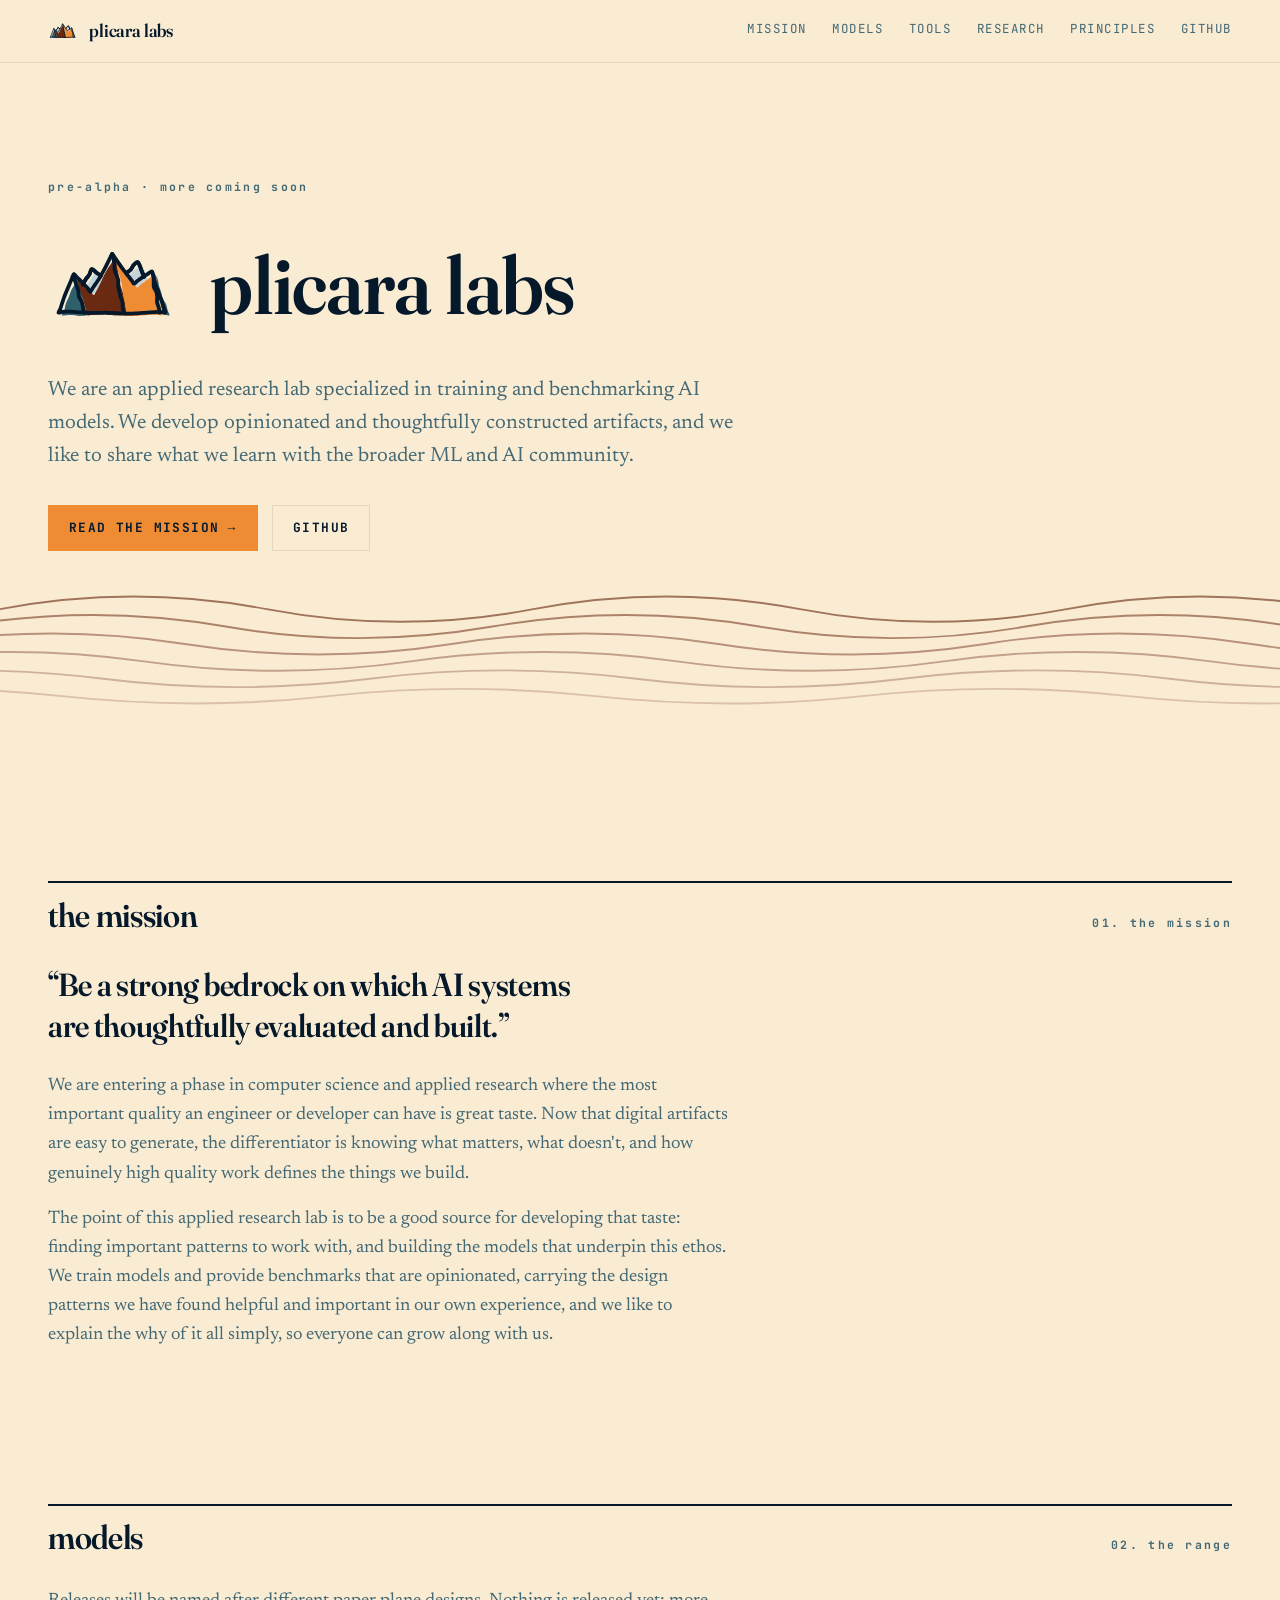
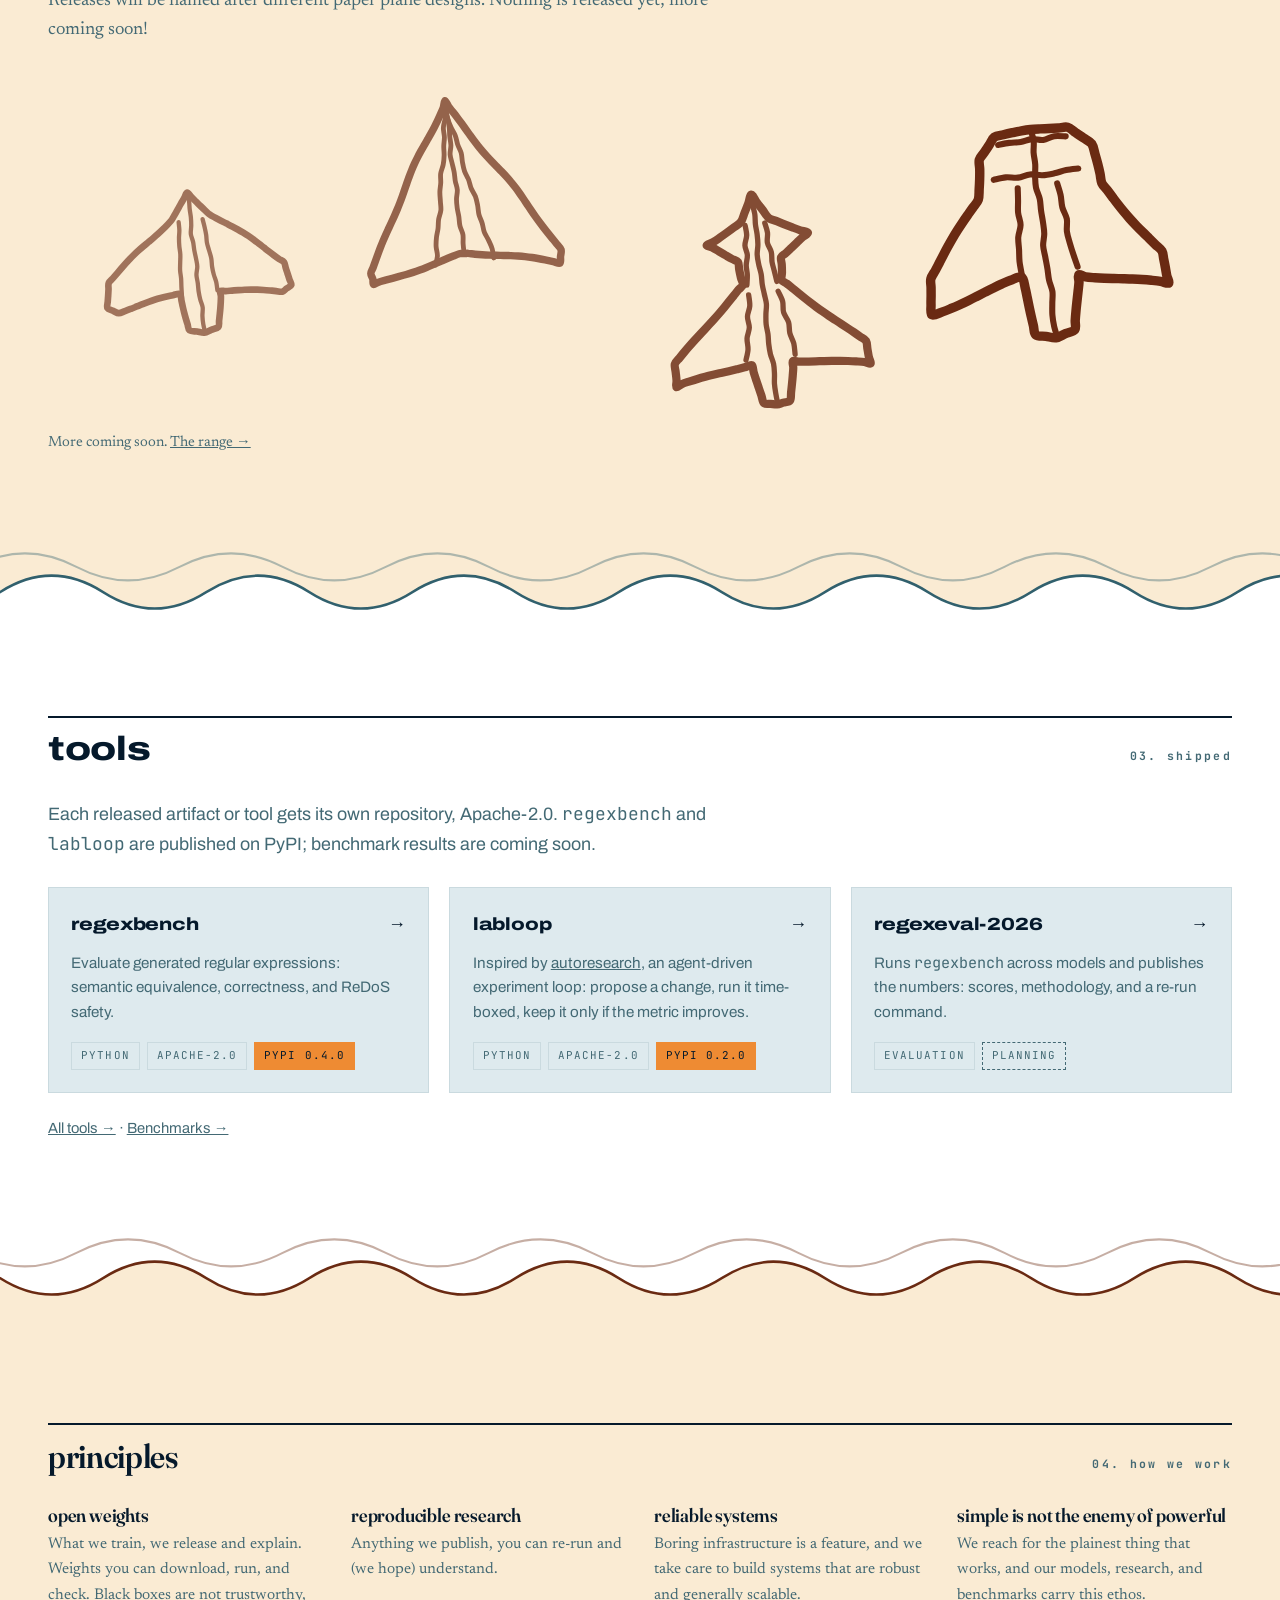
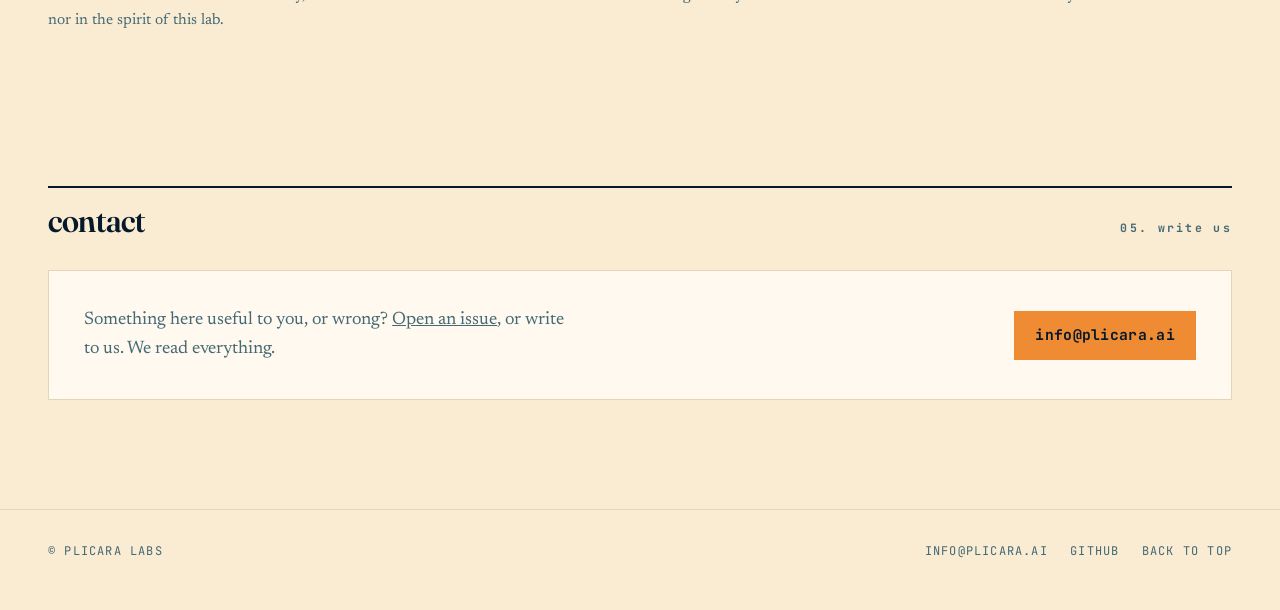
==== commit a96de908: "Canonical domain: plicara.ai The founder's call: the .ai is the primary across everything, in the re" ====
--- a/index.html
+++ b/index.html
@@ -8,7 +8,7 @@
       name="description"
       content="Plicara Labs is an applied research lab. We focus on simple tools for AI and ML workflows, research on best practices and the cutting edge, and training novel and thoughtfully constructed models."
     />
-    <link rel="canonical" href="https://plicara.com/" />
+    <link rel="canonical" href="https://plicara.ai/" />
 
     <meta property="og:type" content="website" />
     <meta property="og:site_name" content="Plicara Labs" />
@@ -17,12 +17,12 @@
       property="og:description"
       content="A (small) foundation lab. Tools, research, benchmarks and models!"
     />
-    <meta property="og:url" content="https://plicara.com/" />
-    <meta property="og:image" content="https://plicara.com/assets/brand/og.png" />
+    <meta property="og:url" content="https://plicara.ai/" />
+    <meta property="og:image" content="https://plicara.ai/assets/brand/og.png" />
     <meta property="og:image:width" content="1200" />
     <meta property="og:image:height" content="630" />
     <meta name="twitter:card" content="summary_large_image" />
-    <meta name="twitter:image" content="https://plicara.com/assets/brand/og.png" />
+    <meta name="twitter:image" content="https://plicara.ai/assets/brand/og.png" />
 
     <meta name="theme-color" content="#05192B" />
 
@@ -268,7 +268,7 @@
               or write to us. We read everything.
             </p>
             <a class="btn btn-primary btn-mail"
-               href="mailto:info@plicara.com">info@plicara.com</a>
+               href="mailto:info@plicara.ai">info@plicara.ai</a>
           </div>
         </section>
       </div>
@@ -278,7 +278,7 @@
       <div class="wrap">
         <span>&copy; Plicara Labs</span>
         <div class="footer-links">
-          <a href="mailto:info@plicara.com">info@plicara.com</a>
+          <a href="mailto:info@plicara.ai">info@plicara.ai</a>
           <a href="https://github.com/plicara">GitHub</a>
           <a href="#main">Back to top</a>
         </div>
